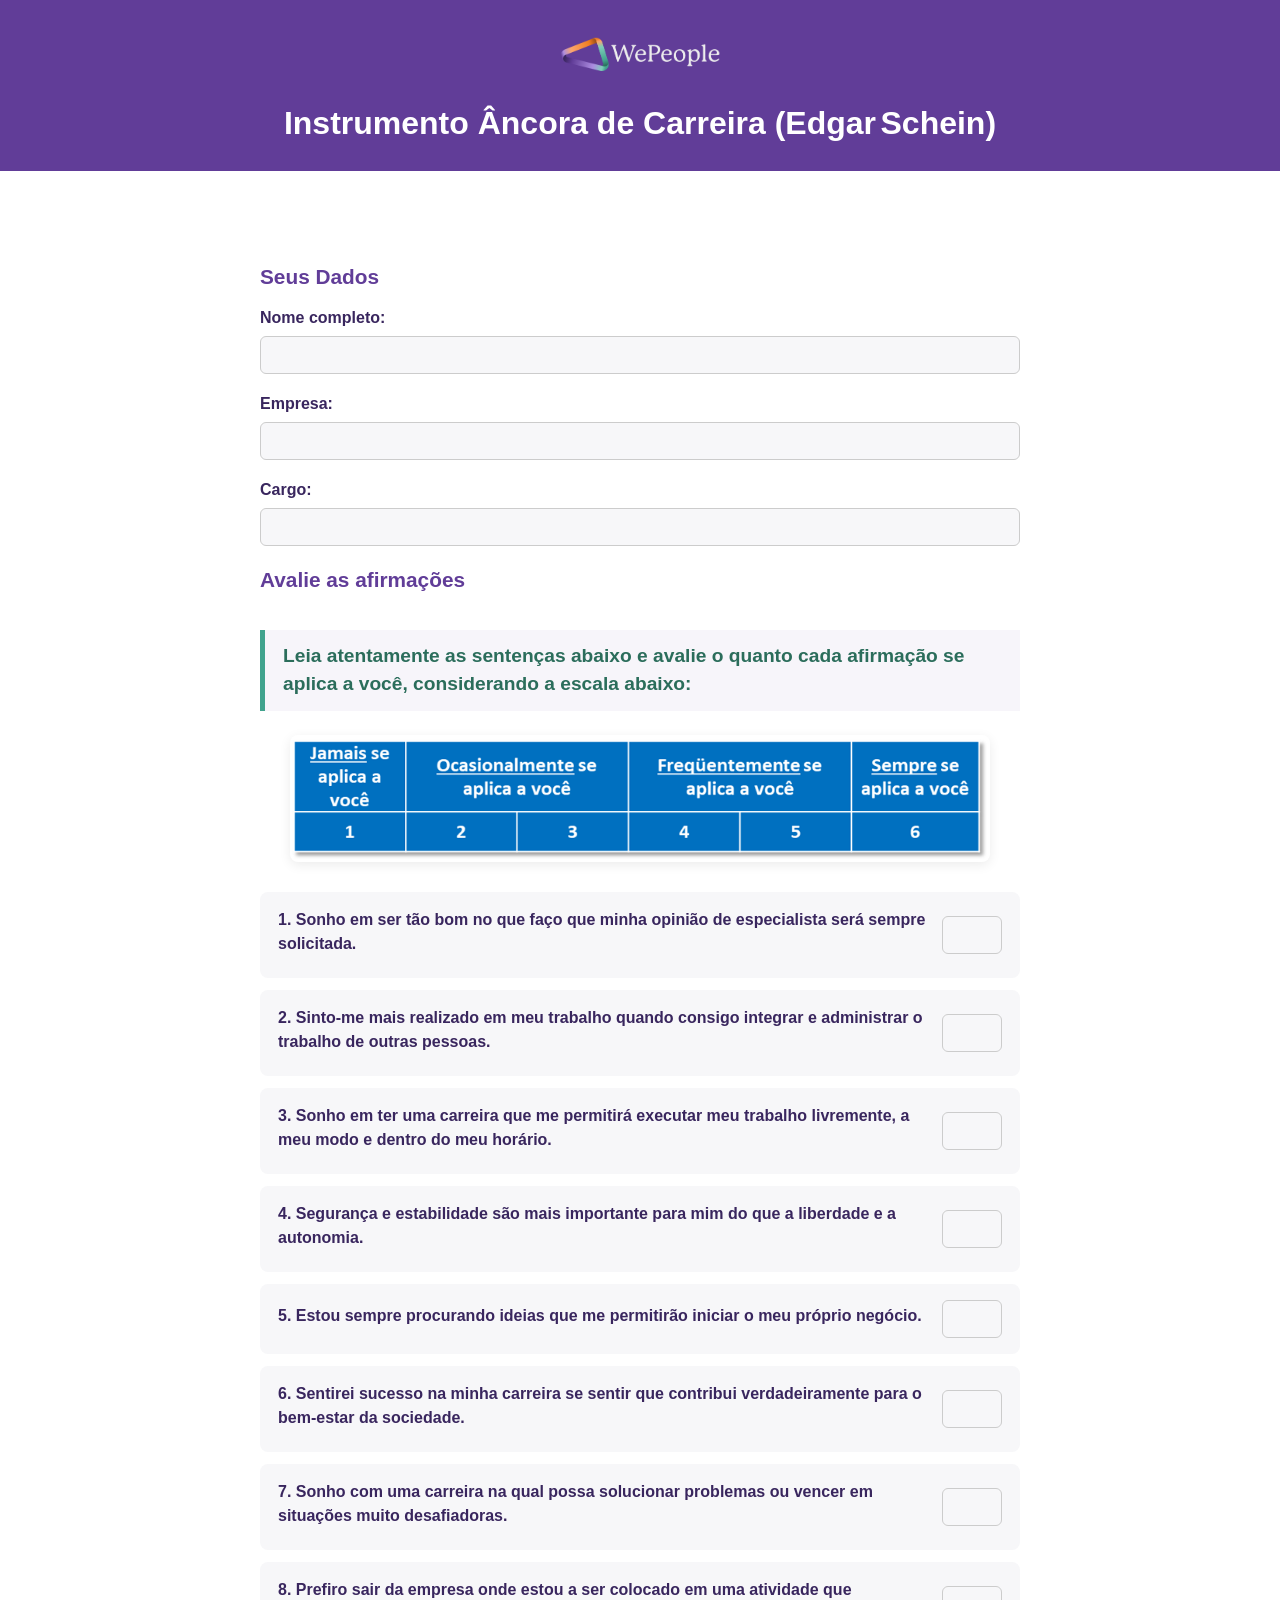
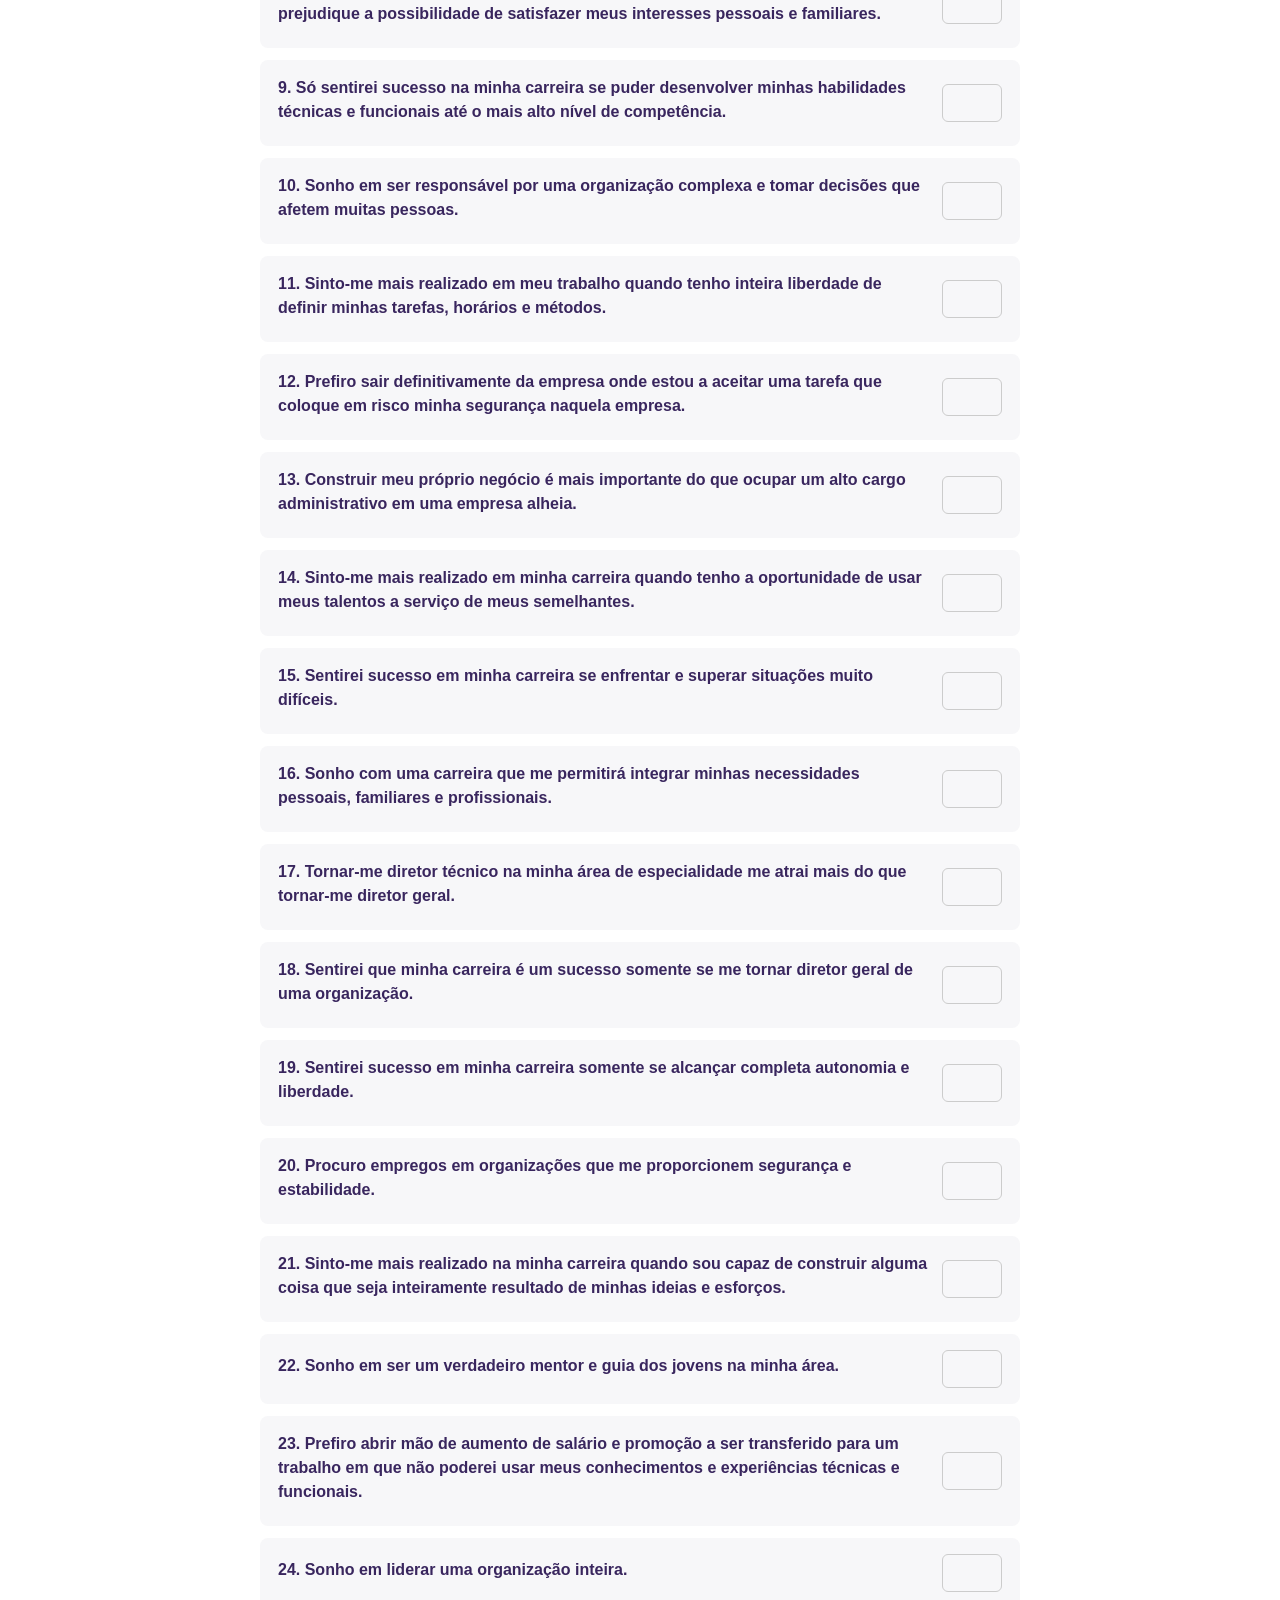
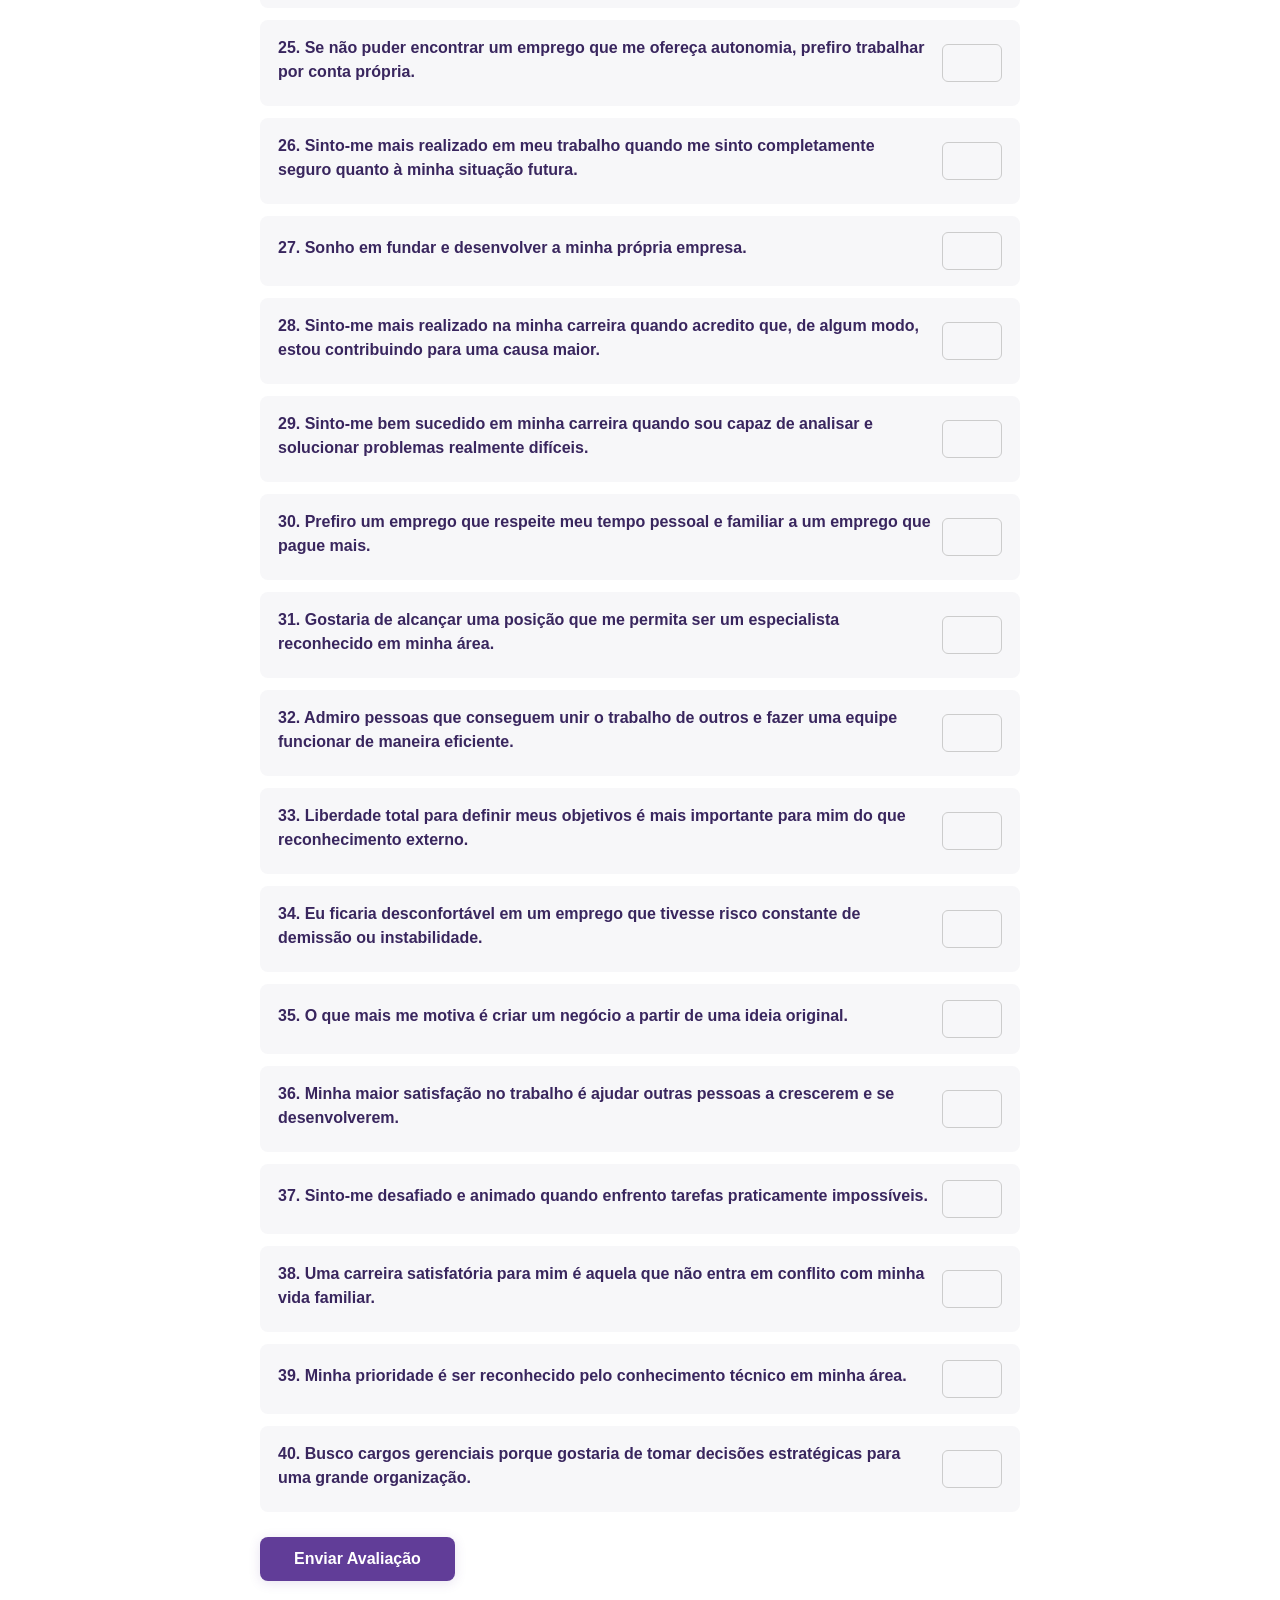
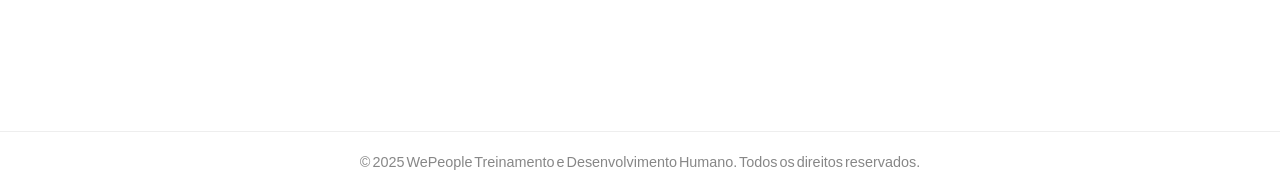
==== index.html @ cbf530b9 "Primeiro commit do Ancora de Carreira" ====
<!DOCTYPE html>
<html lang="pt-BR">
<head>
  <meta charset="UTF-8">
  <meta name="viewport" content="width=device-width, initial-scale=1.0">
  <title>Âncora de Carreira - WePeople</title>

  <!-- Ligação com o arquivo de estilos -->
  <link rel="stylesheet" href="style.css">
</head>

<body>
  <!-- Cabeçalho fixo, onde vai o logotipo e o título -->
  <header class="site-header">
    <div class="header-content">
      <img src="logo trad.png" alt="Logo da WePeople" class="header-logo">
      <h1>Instrumento Âncora de Carreira (Edgar Schein)</h1>
    </div>
  </header>

  <main>
    <!-- ETAPA 1 — Formulário principal -->
    <section id="mainEvaluationSection" class="form-card">
      <form id="evaluationForm">
        <!-- Dados do participante -->
        <fieldset class="client-info">
          <legend>Seus Dados</legend>
          <div class="form-group">
            <label for="clientName">Nome completo:</label>
            <input type="text" id="clientName" name="clientName" required>
          </div>
          <div class="form-group">
            <label for="companyName">Empresa:</label>
            <input type="text" id="companyName" name="companyName" required>
          </div>
          <div class="form-group">
            <label for="clientRole">Cargo:</label>
            <input type="text" id="clientRole" name="clientRole" required>
          </div>
        </fieldset>

        <!-- Instrução e imagem com escala -->
        <fieldset class="evaluation-questions">
          <legend>Avalie as afirmações</legend>
          <p class="evaluation-instruction">
            Leia atentamente as sentenças abaixo e avalie o quanto cada afirmação se aplica a você, considerando a escala abaixo:
          </p>
          <div class="scale-image-wrapper">
            <img src="escala ancora.png" alt="Escala de avaliação 1 a 6" class="scale-legend-image">
          </div>

          <!-- Aqui o JavaScript criará as perguntas dinamicamente -->
          <div id="perguntasContainer"></div>
        </fieldset>

        <button type="submit">Enviar Avaliação</button>
      </form>
    </section>

    <!-- ETAPA 2 — Seleção das afirmações nota 6 -->
    <section id="selectionStepSection" class="form-card hidden">
      <h2>Reforçando suas prioridades</h2>
      <p>
        Das afirmações que você avaliou com nota 6, selecione
        as 3 que considera mais importantes para você,
        será atribuido a elas a pontuação 10.
      </p>
      <div id="topScoresContainer"></div>

      <button type="button" id="submitSelectionButton">
        Confirmar e enviar avaliação final
      </button>
      <button type="button" id="backToEvaluationButton">Voltar</button>
    </section>
  </main>

<!-- ETAPA 3 — agradeciemnto? -->
<section id="thanksSection" class="hidden">
  <div class="thanks-container">
    <h2>Obrigado por preencher o Âncora de Carreira!</h2>
    <p>Qualquer dúvida, entre em contato com <a href="mailto:livia.costa@wepeople.com">livia.costa@wepeople.com</a></p>
  </div>
</section>

  <!-- Rodapé -->
  <footer>
    <p>&copy; 2025 WePeople Treinamento e Desenvolvimento Humano. Todos os direitos reservados.</p>
  </footer>

  <!-- Aqui, mais tarde, conectaremos o script.js -->
  <script src="script.js"></script>
</body>
</html>
---- style.css ----
:root {
  /* Paleta de cores WePeople */
  --roxo:           #613D98;
  --roxo-escuro:    #39265E;
  --verde:          #41A38D;
  --verde-escuro:   #2B6D5B;
  --cinza-claro:    #F7F7F9;
  --cinza-medio:    #878787;
  --branco:         #FFFFFF;
  --laranja:        #F27F20;
}

/* ======= REGRAS GERAIS ======= */
* {
  margin: 0;
  padding: 0;
  box-sizing: border-box;
}

body {
  font-family: "Segoe UI", Arial, sans-serif;
  color: var(--roxo-escuro);
  background: var(--branco);
  line-height: 1.5;
  display: flex;
  flex-direction: column;
  min-height: 100vh;
}

main {
  flex: 1;
  display: flex;
  flex-direction: column;
  align-items: center;
  padding: 40px 0 60px;
}

/* ======= CABEÇALHO ======= */
header.site-header {
  background: var(--roxo);
  color: var(--branco);
  padding: 24px 0;
  text-align: center;
  box-shadow: none;
}

header .header-content {
  display: flex;
  flex-direction: column;
  align-items: center;
  gap: 12px;
}

.header-logo {
  max-width: 180px;
  height: auto;
}

/* ======= CARDS DAS ETAPAS ======= */
.form-card {
  background: var(--branco);
  border-radius: 16px;
  box-shadow: none;
  width: 90%;
  max-width: 900px;
  padding: 50px 70px;
  margin-bottom: 40px;
}

@media (max-width: 800px) {
  .form-card {
    padding: 25px 22px;
  }
}

/* ======= CAMPOS DE TEXTO ======= */
label {
  display: block;
  font-weight: 700;
  margin-bottom: 6px;
}

input[type="text"],
input[type="number"] {
  width: 100%;
  border: 1.3px solid #ccc;
  border-radius: 6px;
  padding: 9px 10px;
  font-size: 1rem;
  background: var(--cinza-claro);
  transition: border 0.2s, background 0.2s;
}

input:focus {
  border-color: var(--verde);
  background: var(--branco);
  outline: none;
}

.form-group {
  margin-bottom: 18px;
}

/* ======= INSTRUÇÕES E ESCALA ======= */
.evaluation-instruction {
  background: rgba(97,61,152,0.05);
  border-left: 5px solid var(--verde);
  color: var(--verde-escuro);
  padding: 12px 18px;
  margin: 20px 0;
  font-weight: 700;
  font-size: 1.2rem;
}

.scale-image-wrapper {
  display: flex;
  justify-content: center;
  margin: 24px 0 30px;
}

.scale-legend-image {
  max-width: 700px;
  width: 100%;
  border-radius: 8px;
  box-shadow: 0 3px 12px rgba(0,0,0,0.08);
}

/* ======= PERGUNTAS ======= */
#perguntasContainer,
#topScoresContainer {
  display: flex;
  flex-direction: column;
  gap: 12px;
}

.question-item {
  background: var(--cinza-claro);
  border-radius: 8px;
  padding: 16px 18px;
  box-shadow: none;
  display: flex;
  justify-content: space-between;
  align-items: center;
}

.question-item label {
  flex: 1;
  font-size: 1rem;
  margin-right: 10px;
}

.question-item input {
  width: 60px;
  text-align: center;
}

/* ======= BOTÕES ======= */
button,
input[type="submit"] {
  background: var(--roxo);
  color: var(--branco);
  border: none;
  border-radius: 8px;
  padding: 13px 34px;
  font-size: 1rem;
  font-weight: 700;
  cursor: pointer;
  box-shadow: 0 2px 12px rgba(97,61,152,0.15);
  transition: all 0.25s ease;
  align-self: center;
  margin-top: 25px;
}

button:hover {
  background: var(--verde);
  transform: translateY(-2px);
  box-shadow: 0 6px 20px rgba(65,163,141,0.20);
}

button:disabled {
  background: var(--cinza-medio);
  cursor: not-allowed;
}

/* ======= RODAPÉ ======= */
footer {
  text-align: center;
  padding: 20px 0;
  color: var(--cinza-medio);
  border-top: 1px solid #eee;
  font-size: 0.9rem;
}

/* ======= CLASSE OCULTAR (JS VAI USAR) ======= */
.hidden {
  display: none !important;
}

/* Campo com erro visual */
.input-erro {
  border: 2px solid var(--laranja);
  background: #FFF8F4;
}

fieldset {
  border: none;         /* remove a linha cinza padrão */
  padding: 0;           /* tira o preenchimento interno redundante */
  margin: 0;            /* evita margem dupla */
}

/* ======= TÍTULOS DOS CONJUNTOS (LEGENDAS) ======= */
legend {
  font-weight: 700;          /* deixa em negrito */
  font-size: 1.3rem;         /* aumenta um pouquinho */
  color: var(--roxo);        /* usa a cor principal */
  margin-bottom: 14px;       /* dá respiro abaixo */
}

/* ======= RESULTADO FINAL ======= */
.result-box {
  margin: 25px 0;
}

.result-box textarea {
  width: 100%;
  height: 120px;
  resize: none;
  font-family: monospace;
  font-size: 0.95rem;
  background: var(--cinza-claro);
  border: 1px solid #ccc;
  border-radius: 6px;
  padding: 12px;
  color: var(--roxo-escuro);
}

/* === Tela final de agradecimento === */
#thanksSection {
  display: flex;
  flex-direction: column;
  justify-content: center;   /* centraliza verticalmente */
  align-items: center;       /* centraliza horizontalmente */
  min-height: 50vh;         /* ocupa a altura toda da tela */
  text-align: center;
  background-color: #ffffff; /* opcional, cor de fundo */
  color: #3A3365;            /* o roxinho da WePeople */
  padding: 2rem;
}

#thanksSection h2 {
  font-size: 1.8rem;
  margin-bottom: 1rem;
}

#thanksSection p {
  font-size: 1rem;
  line-height: 1.4;
  color: #4B4370; /* tom um pouquinho mais claro pro texto secundário */
}
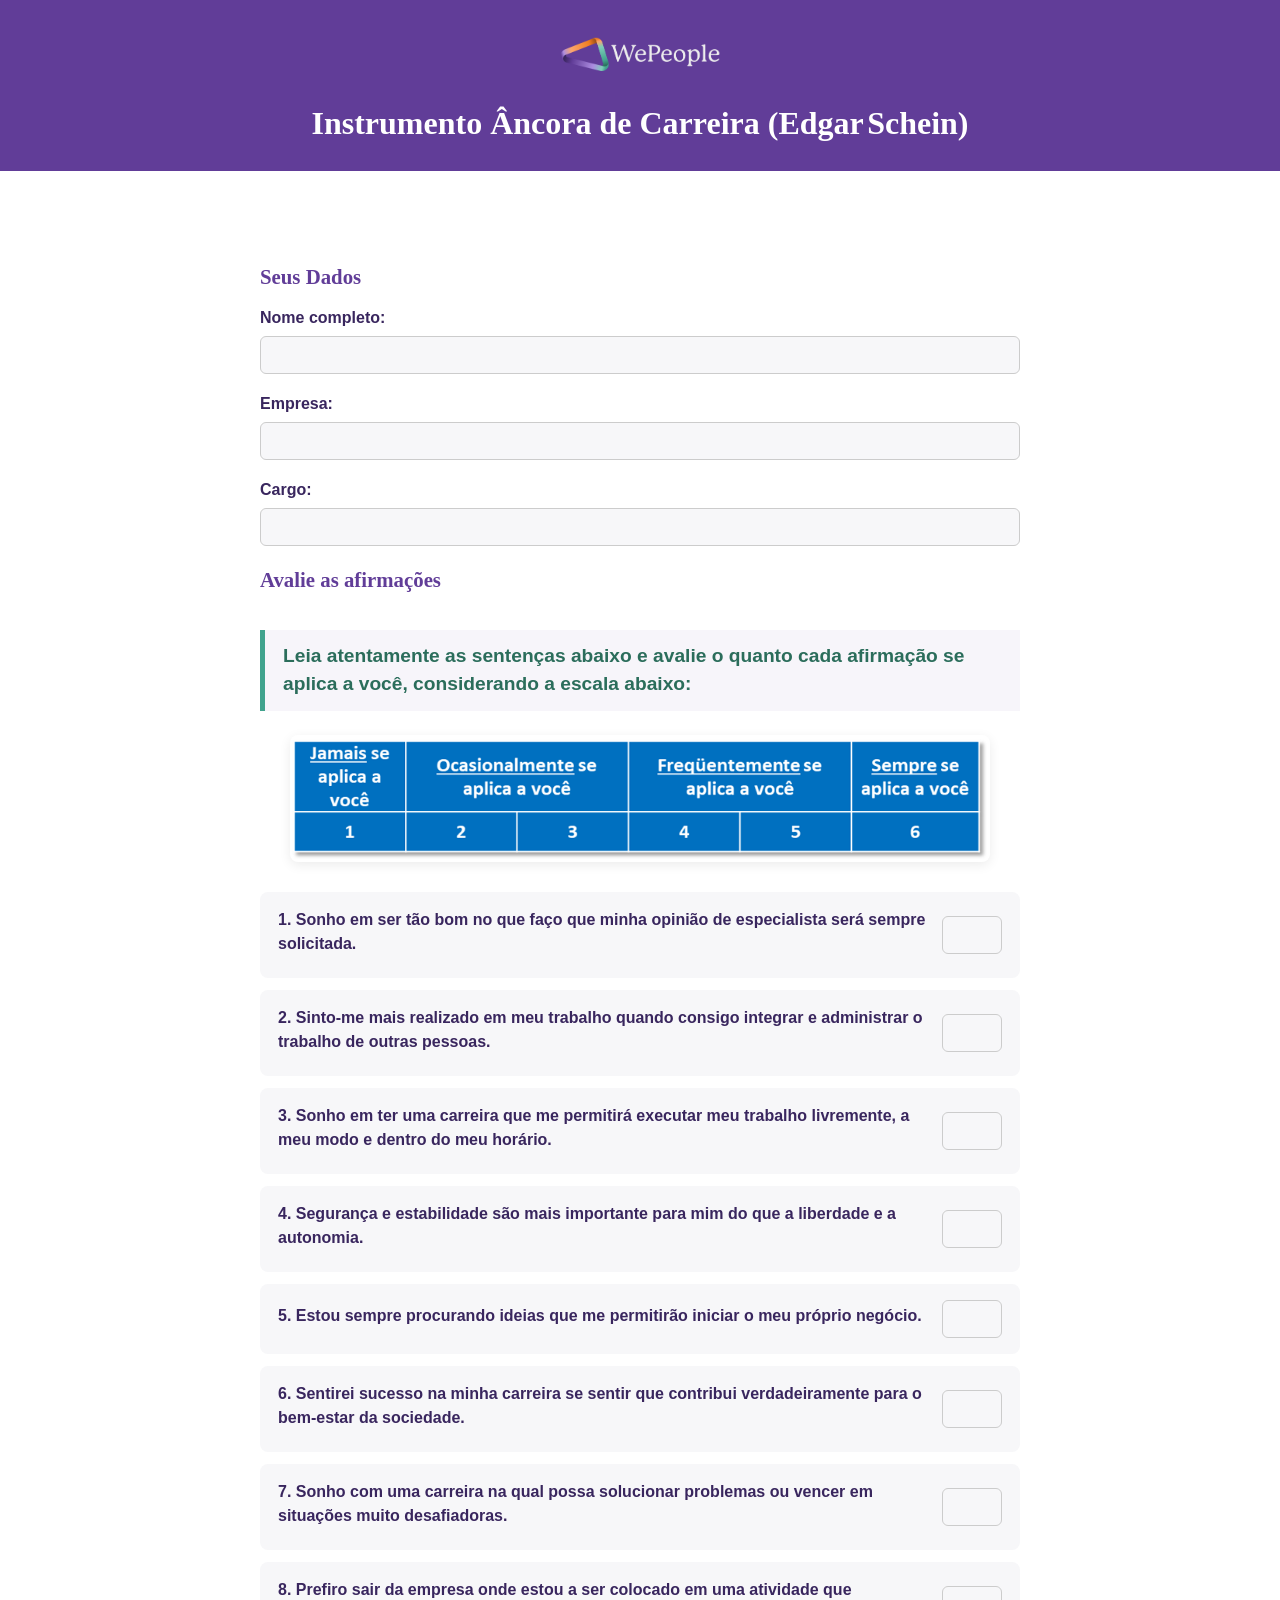
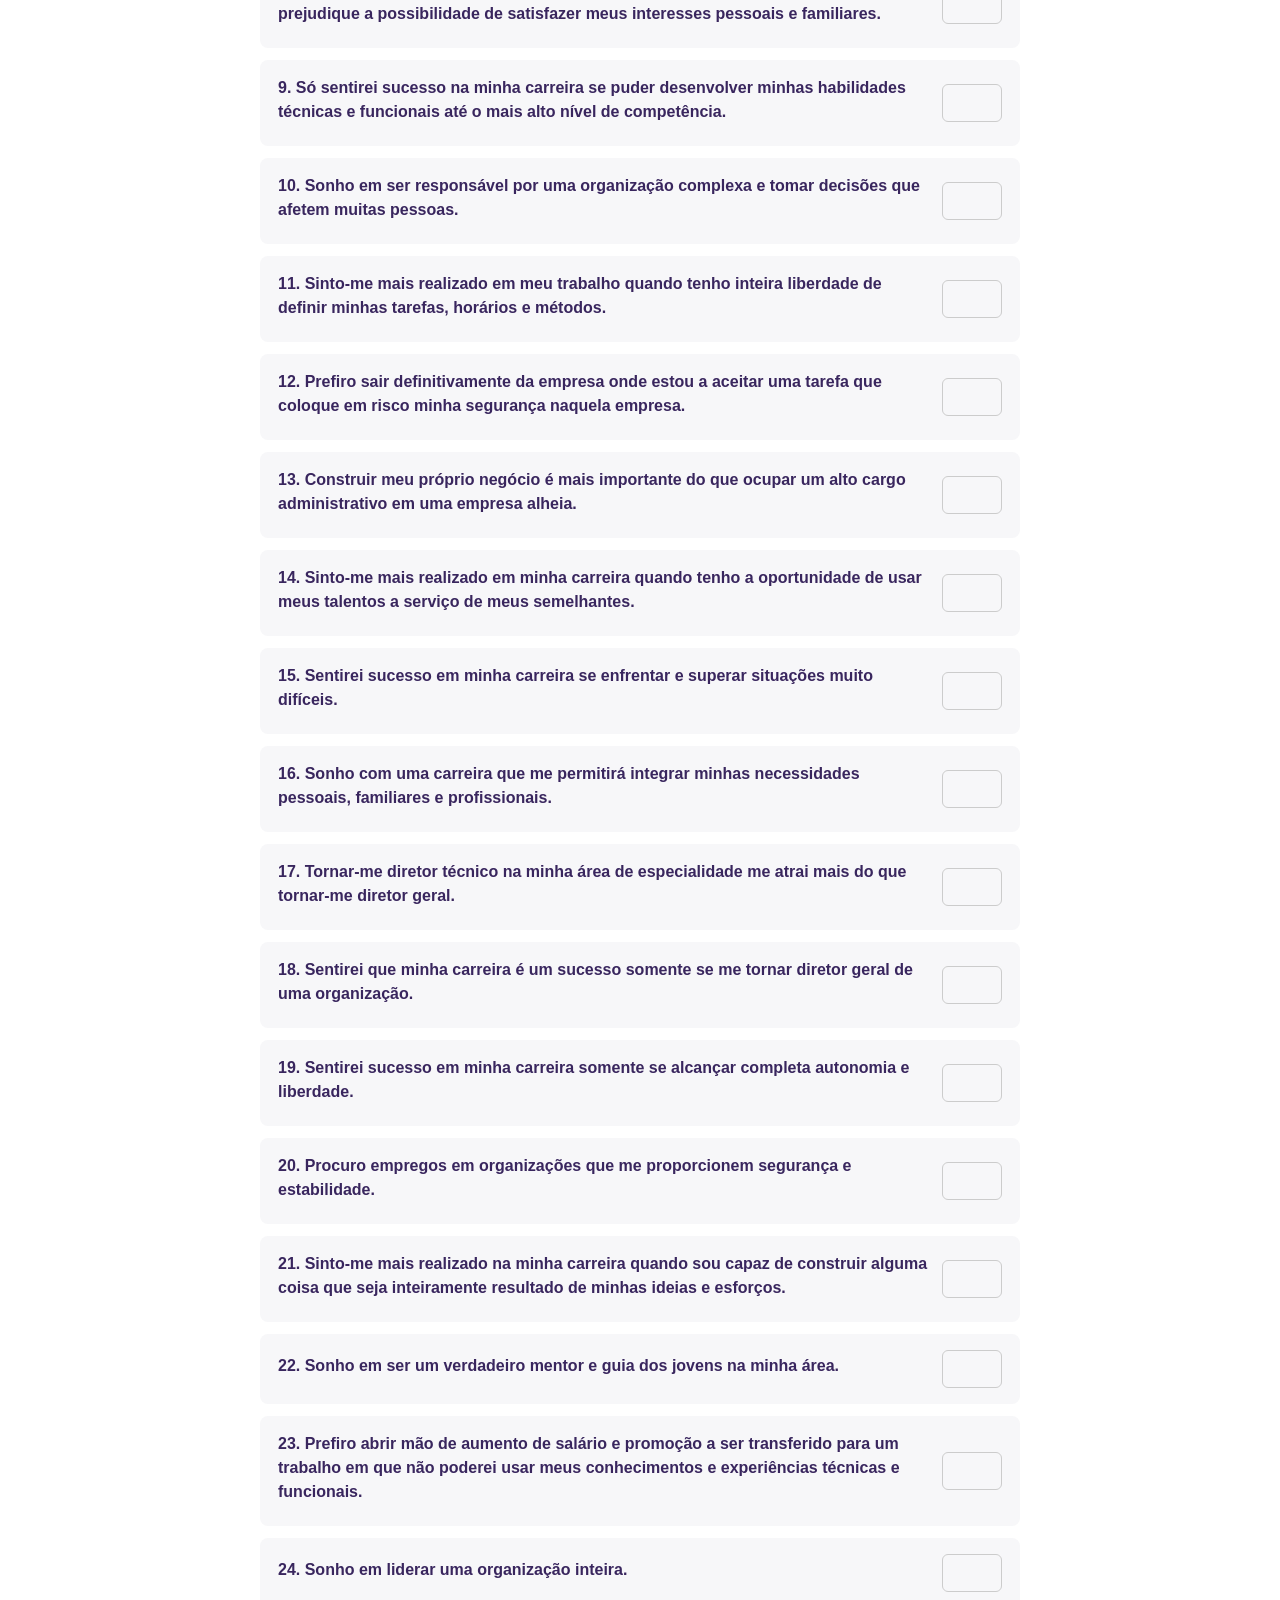
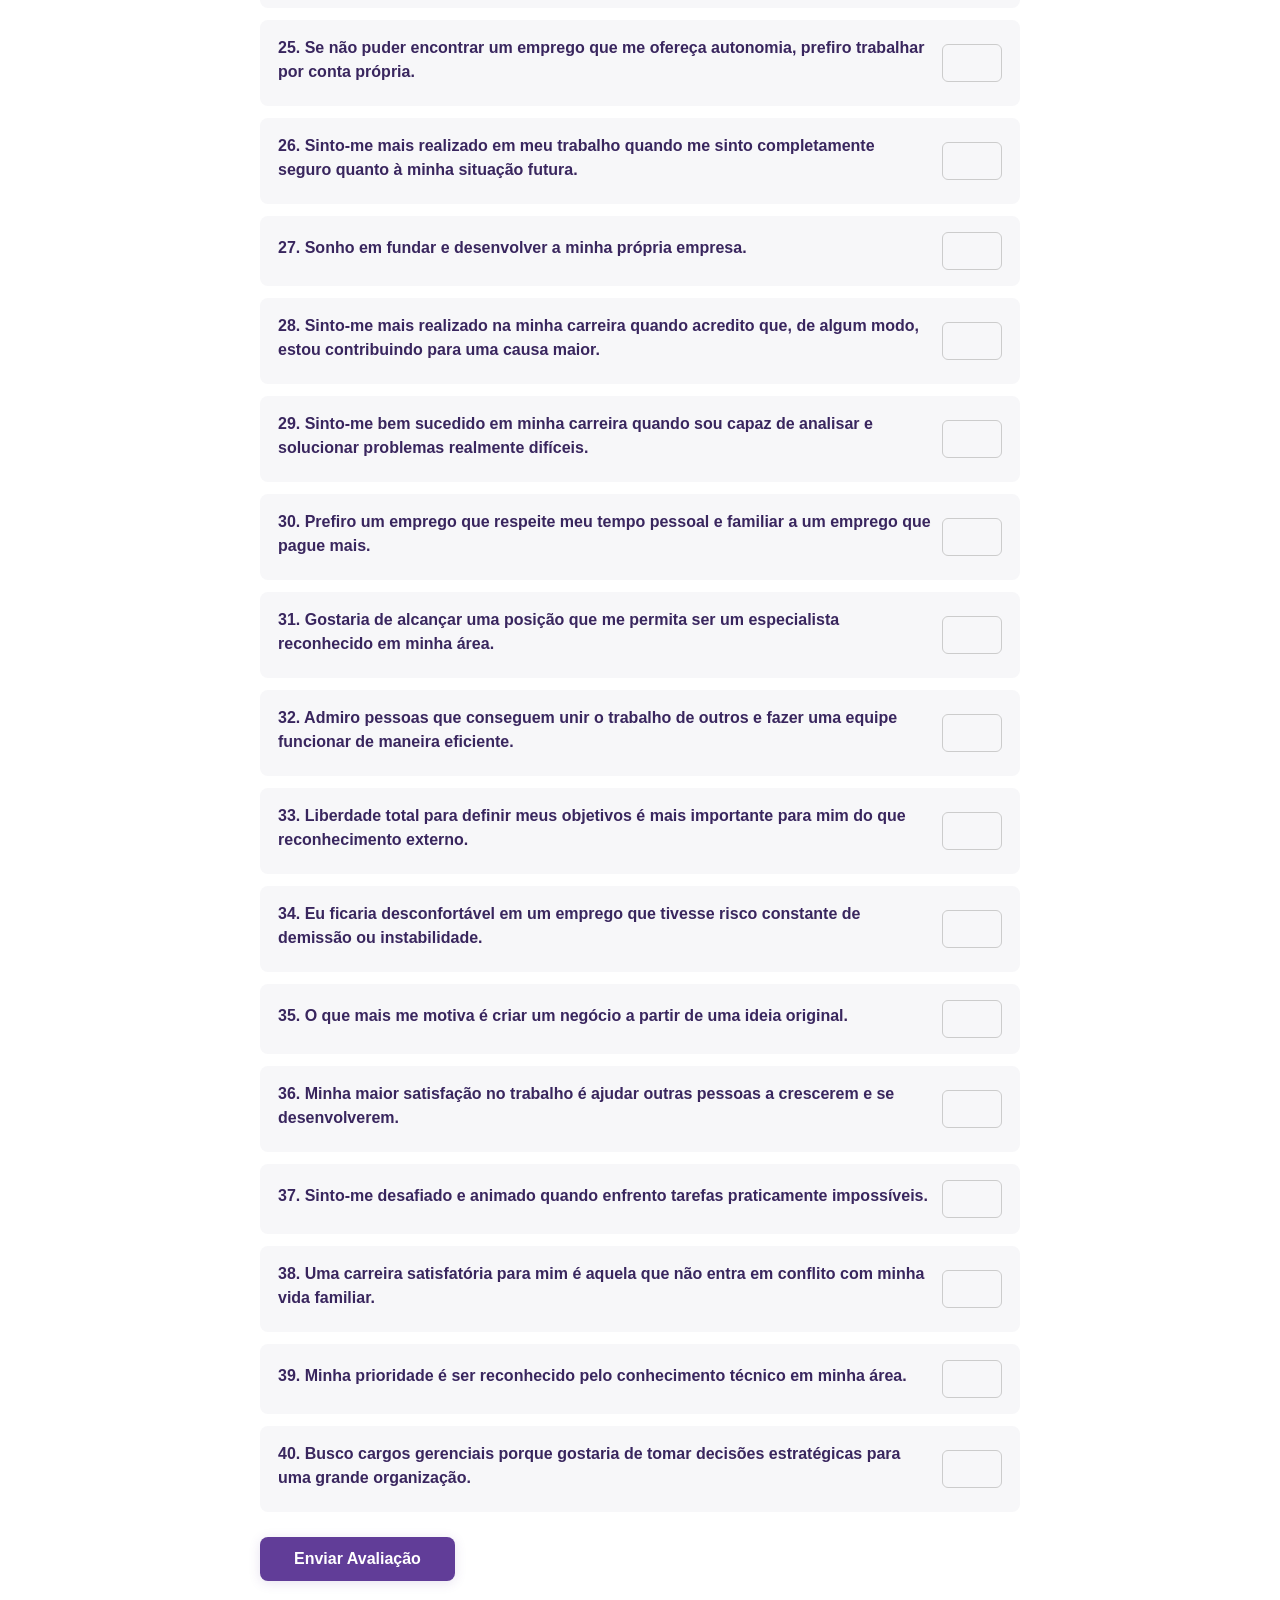
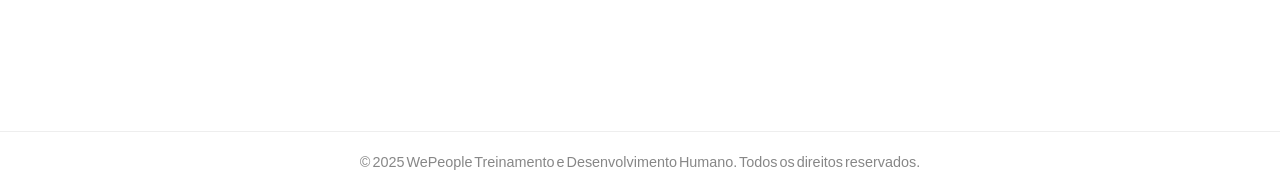
==== commit d9022aed: "Correct greeting from masculine to feminine form" ====
--- a/index.html
+++ b/index.html
@@ -77,7 +77,7 @@
 <!-- ETAPA 3 — agradeciemnto? -->
 <section id="thanksSection" class="hidden">
   <div class="thanks-container">
-    <h2>Obrigado por preencher o Âncora de Carreira!</h2>
+    <h2>Obrigada por preencher o Âncora de Carreira!</h2>
     <p>Qualquer dúvida, entre em contato com <a href="mailto:livia.costa@wepeople.com">livia.costa@wepeople.com</a></p>
   </div>
 </section>
--- a/style.css
+++ b/style.css
@@ -49,6 +49,7 @@
   flex-direction: column;
   align-items: center;
   gap: 12px;
+  font-family: "Times New Roman", Times, serif;
 }
 
 .header-logo {
@@ -214,6 +215,7 @@
   font-size: 1.3rem;         /* aumenta um pouquinho */
   color: var(--roxo);        /* usa a cor principal */
   margin-bottom: 14px;       /* dá respiro abaixo */
+  font-family: "Times New Roman", Times, serif;
 }
 
 /* ======= RESULTADO FINAL ======= */
@@ -250,6 +252,7 @@
 #thanksSection h2 {
   font-size: 1.8rem;
   margin-bottom: 1rem;
+  font-family: "Times New Roman", Times, serif;
 }
 
 #thanksSection p {
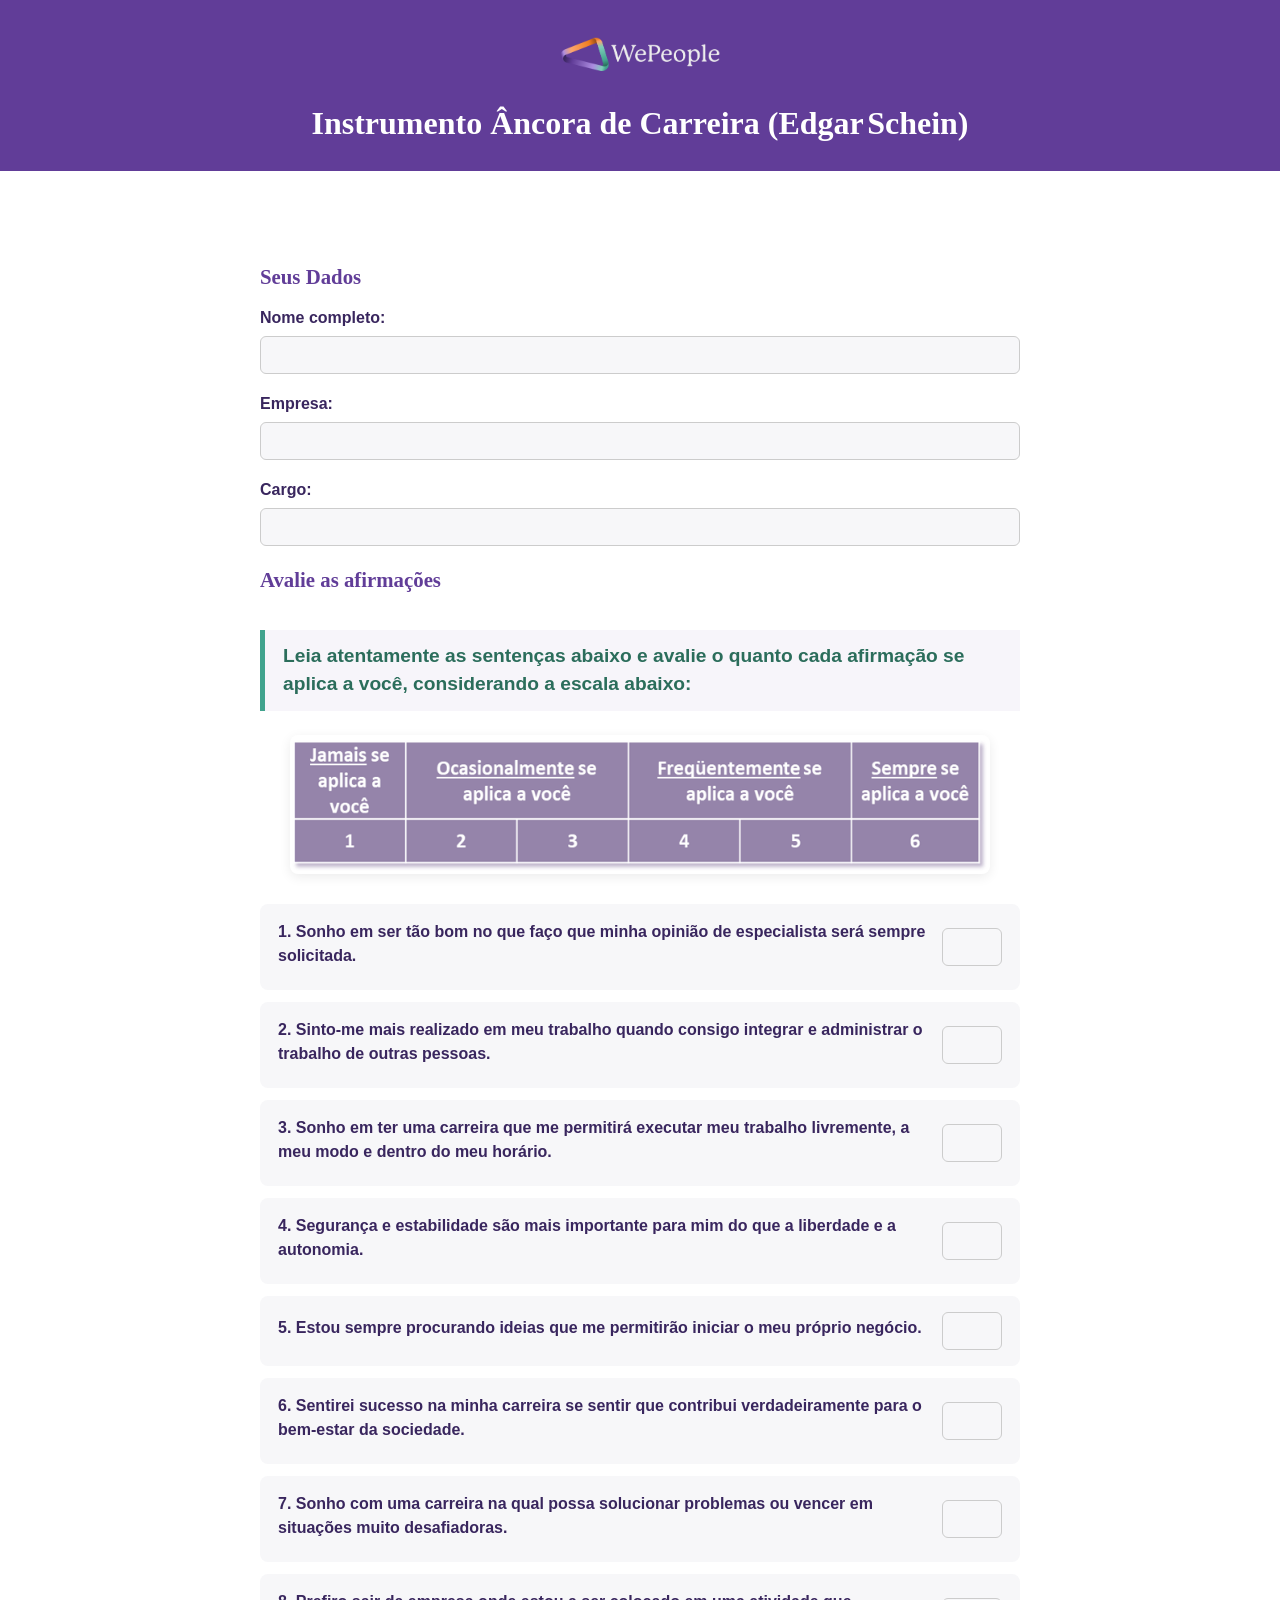
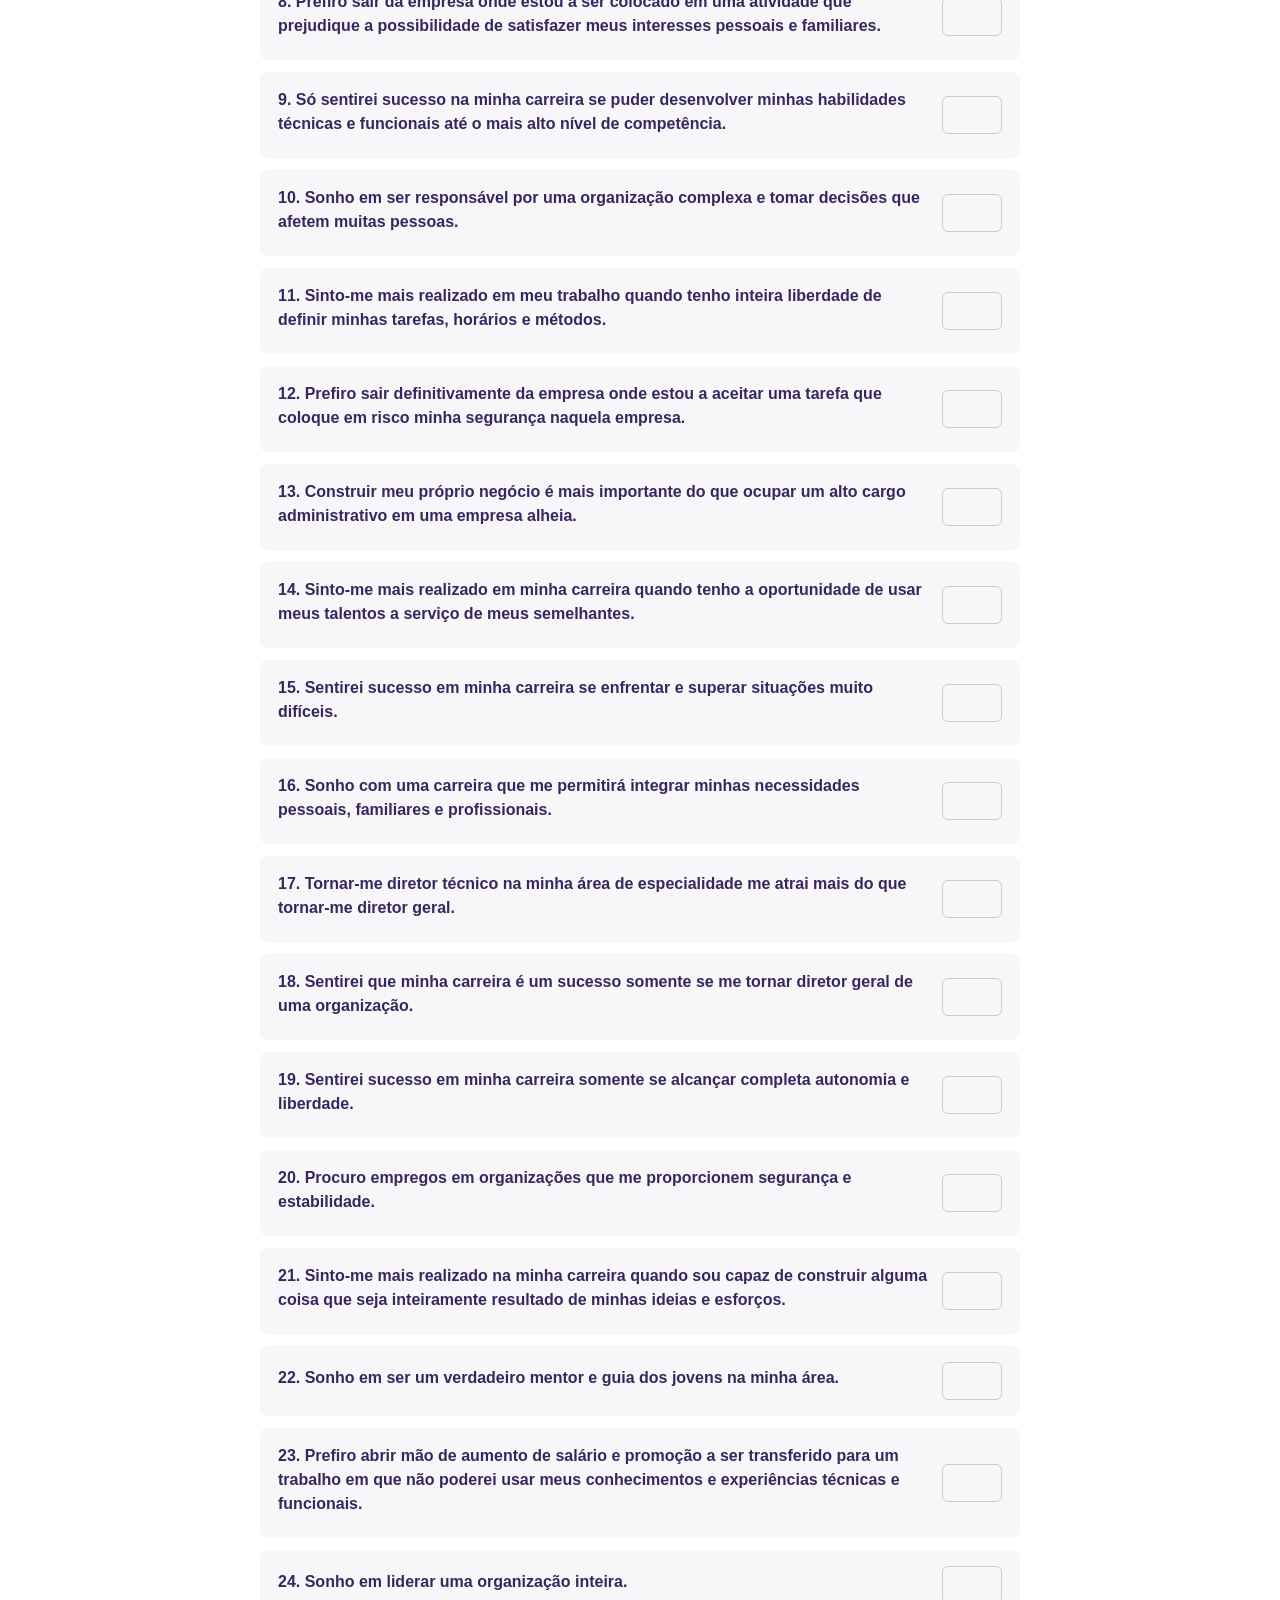
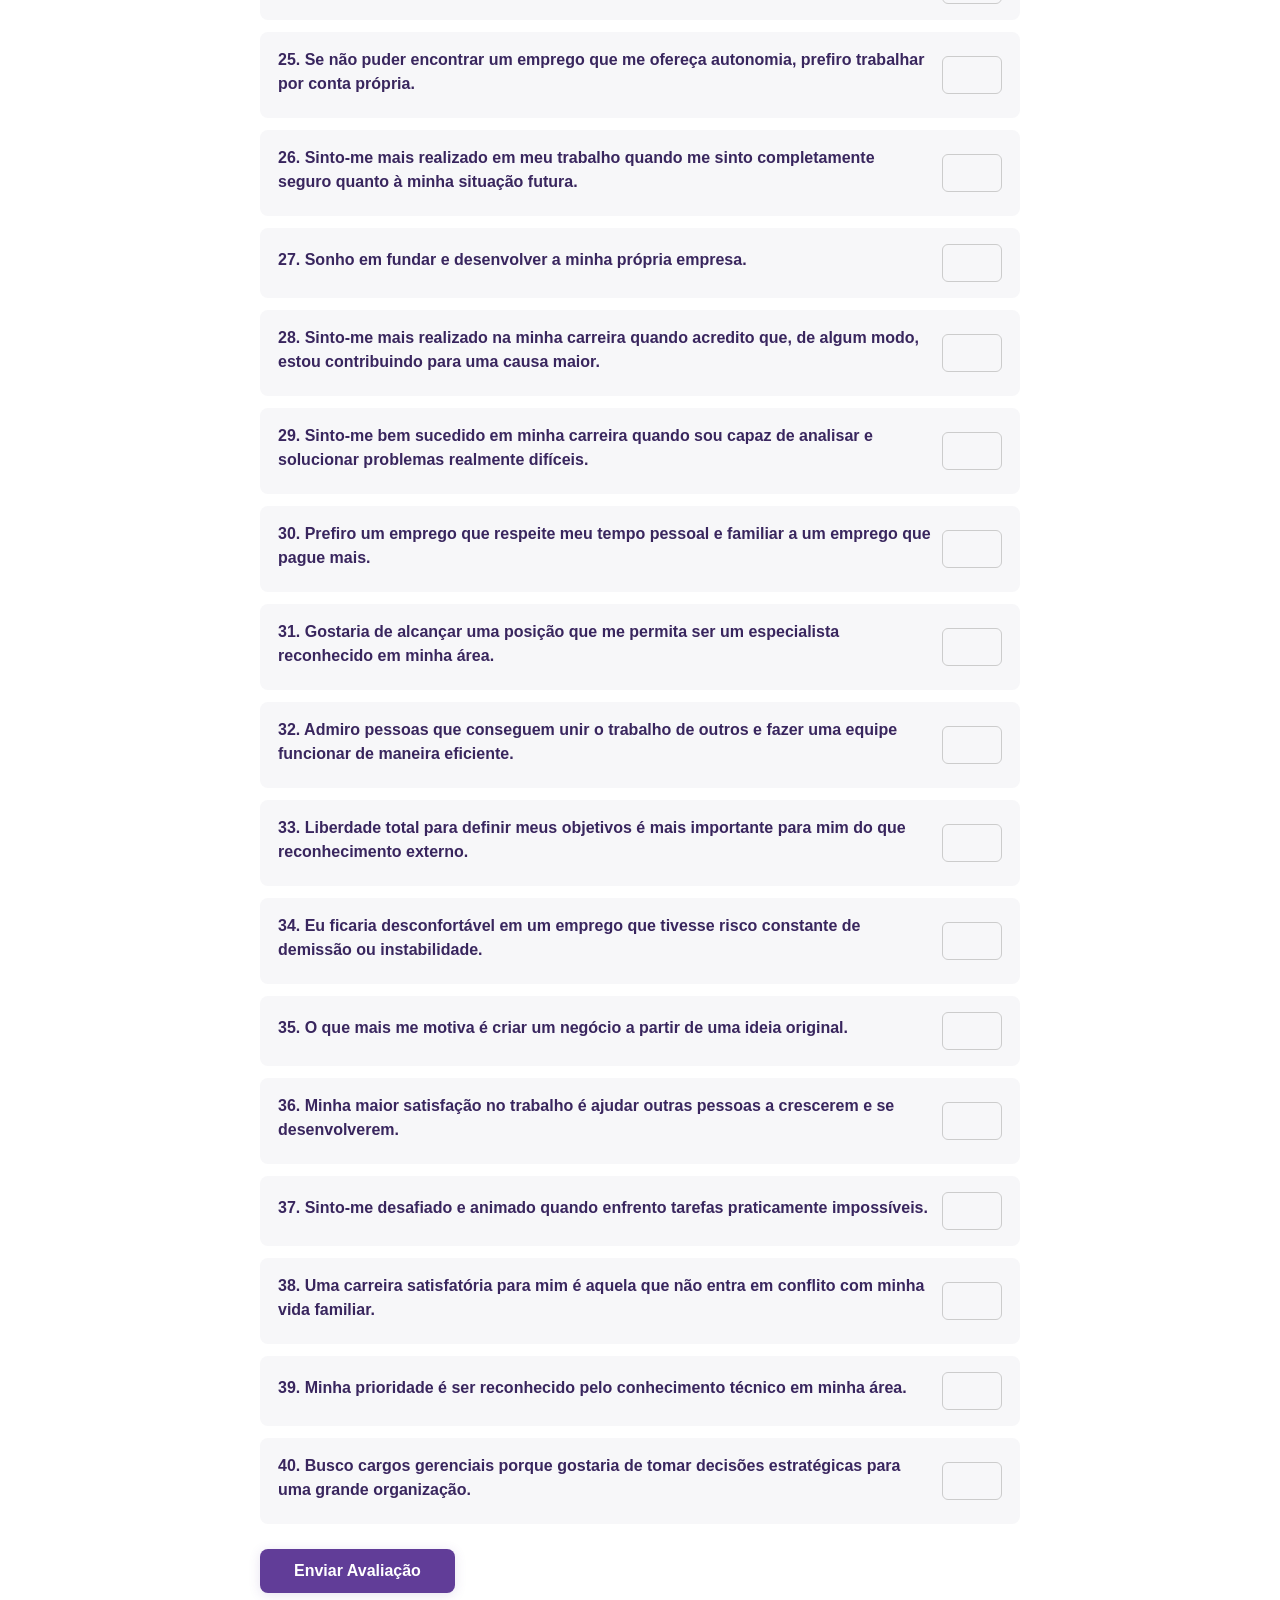
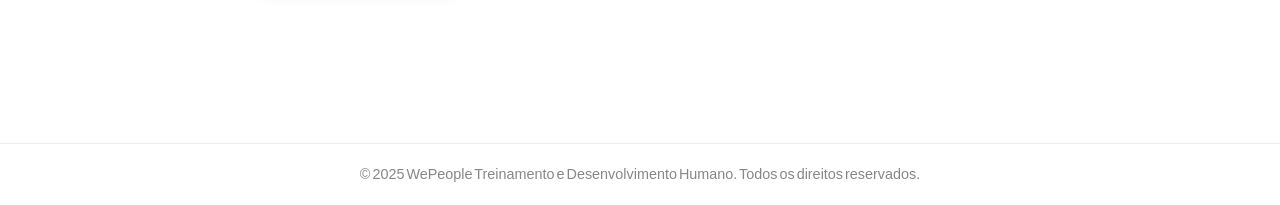
==== commit f40b6cf0: "Update email address in thanks section" ====
--- a/index.html
+++ b/index.html
@@ -78,7 +78,7 @@
 <section id="thanksSection" class="hidden">
   <div class="thanks-container">
     <h2>Obrigada por preencher o Âncora de Carreira!</h2>
-    <p>Qualquer dúvida, entre em contato com <a href="mailto:livia.costa@wepeople.com">livia.costa@wepeople.com</a></p>
+    <p>Qualquer dúvida, entre em contato com <a href="mailto:livia.costa@wepeople.com.br">livia.costa@wepeople.com.br</a></p>
   </div>
 </section>
 
--- a/style.css
+++ b/style.css
@@ -1,22 +1,20 @@
 :root {
   /* Paleta de cores WePeople */
-  --roxo:           #613D98;
-  --roxo-escuro:    #39265E;
-  --verde:          #41A38D;
-  --verde-escuro:   #2B6D5B;
-  --cinza-claro:    #F7F7F9;
-  --cinza-medio:    #878787;
-  --branco:         #FFFFFF;
-  --laranja:        #F27F20;
-}
-
+  --roxo: #613D98;
+  --roxo-escuro: #39265E;
+  --verde: #41A38D;
+  --verde-escuro: #2B6D5B;
+  --cinza-claro: #F7F7F9;
+  --cinza-medio: #878787;
+  --branco: #FFFFFF;
+  --laranja: #F27F20;
+}
 /* ======= REGRAS GERAIS ======= */
 * {
   margin: 0;
   padding: 0;
   box-sizing: border-box;
 }
-
 body {
   font-family: "Segoe UI", Arial, sans-serif;
   color: var(--roxo-escuro);
@@ -26,6 +24,12 @@
   flex-direction: column;
   min-height: 100vh;
 }
+/* títulos (h1, h2, h3...) */
+h1,
+h2,
+h3 {
+  font-family: "Times New Roman", Times, serif;
+}
 
 main {
   flex: 1;
@@ -34,7 +38,6 @@
   align-items: center;
   padding: 40px 0 60px;
 }
-
 /* ======= CABEÇALHO ======= */
 header.site-header {
   background: var(--roxo);
@@ -43,20 +46,16 @@
   text-align: center;
   box-shadow: none;
 }
-
 header .header-content {
   display: flex;
   flex-direction: column;
   align-items: center;
   gap: 12px;
-  font-family: "Times New Roman", Times, serif;
-}
-
+}
 .header-logo {
   max-width: 180px;
   height: auto;
 }
-
 /* ======= CARDS DAS ETAPAS ======= */
 .form-card {
   background: var(--branco);
@@ -67,20 +66,17 @@
   padding: 50px 70px;
   margin-bottom: 40px;
 }
-
 @media (max-width: 800px) {
   .form-card {
     padding: 25px 22px;
   }
 }
-
 /* ======= CAMPOS DE TEXTO ======= */
 label {
   display: block;
   font-weight: 700;
   margin-bottom: 6px;
 }
-
 input[type="text"],
 input[type="number"] {
   width: 100%;
@@ -91,17 +87,14 @@
   background: var(--cinza-claro);
   transition: border 0.2s, background 0.2s;
 }
-
 input:focus {
   border-color: var(--verde);
   background: var(--branco);
   outline: none;
 }
-
 .form-group {
   margin-bottom: 18px;
 }
-
 /* ======= INSTRUÇÕES E ESCALA ======= */
 .evaluation-instruction {
   background: rgba(97,61,152,0.05);
@@ -112,20 +105,17 @@
   font-weight: 700;
   font-size: 1.2rem;
 }
-
 .scale-image-wrapper {
   display: flex;
   justify-content: center;
   margin: 24px 0 30px;
 }
-
 .scale-legend-image {
   max-width: 700px;
   width: 100%;
   border-radius: 8px;
   box-shadow: 0 3px 12px rgba(0,0,0,0.08);
 }
-
 /* ======= PERGUNTAS ======= */
 #perguntasContainer,
 #topScoresContainer {
@@ -133,7 +123,6 @@
   flex-direction: column;
   gap: 12px;
 }
-
 .question-item {
   background: var(--cinza-claro);
   border-radius: 8px;
@@ -143,18 +132,15 @@
   justify-content: space-between;
   align-items: center;
 }
-
 .question-item label {
   flex: 1;
   font-size: 1rem;
   margin-right: 10px;
 }
-
 .question-item input {
   width: 60px;
   text-align: center;
 }
-
 /* ======= BOTÕES ======= */
 button,
 input[type="submit"] {
@@ -171,18 +157,15 @@
   align-self: center;
   margin-top: 25px;
 }
-
 button:hover {
   background: var(--verde);
   transform: translateY(-2px);
   box-shadow: 0 6px 20px rgba(65,163,141,0.20);
 }
-
 button:disabled {
   background: var(--cinza-medio);
   cursor: not-allowed;
 }
-
 /* ======= RODAPÉ ======= */
 footer {
   text-align: center;
@@ -191,38 +174,32 @@
   border-top: 1px solid #eee;
   font-size: 0.9rem;
 }
-
 /* ======= CLASSE OCULTAR (JS VAI USAR) ======= */
 .hidden {
   display: none !important;
 }
-
 /* Campo com erro visual */
 .input-erro {
   border: 2px solid var(--laranja);
   background: #FFF8F4;
 }
-
 fieldset {
-  border: none;         /* remove a linha cinza padrão */
-  padding: 0;           /* tira o preenchimento interno redundante */
-  margin: 0;            /* evita margem dupla */
-}
-
+  border: none; /* remove a linha cinza padrão */
+  padding: 0; /* tira o preenchimento interno redundante */
+  margin: 0; /* evita margem dupla */
+}
 /* ======= TÍTULOS DOS CONJUNTOS (LEGENDAS) ======= */
 legend {
-  font-weight: 700;          /* deixa em negrito */
-  font-size: 1.3rem;         /* aumenta um pouquinho */
-  color: var(--roxo);        /* usa a cor principal */
-  margin-bottom: 14px;       /* dá respiro abaixo */
+  font-weight: 700; /* deixa em negrito */
+  font-size: 1.3rem; /* aumenta um pouquinho */
+  color: var(--roxo); /* usa a cor principal */
+  margin-bottom: 14px; /* dá respiro abaixo */
   font-family: "Times New Roman", Times, serif;
 }
-
 /* ======= RESULTADO FINAL ======= */
 .result-box {
   margin: 25px 0;
 }
-
 .result-box textarea {
   width: 100%;
   height: 120px;
@@ -235,26 +212,23 @@
   padding: 12px;
   color: var(--roxo-escuro);
 }
-
 /* === Tela final de agradecimento === */
 #thanksSection {
   display: flex;
   flex-direction: column;
-  justify-content: center;   /* centraliza verticalmente */
-  align-items: center;       /* centraliza horizontalmente */
-  min-height: 50vh;         /* ocupa a altura toda da tela */
+  justify-content: center; /* centraliza verticalmente */
+  align-items: center; /* centraliza horizontalmente */
+  min-height: 50vh; /* ocupa a altura toda da tela */
   text-align: center;
   background-color: #ffffff; /* opcional, cor de fundo */
-  color: #3A3365;            /* o roxinho da WePeople */
+  color: #3A3365; /* o roxinho da WePeople */
   padding: 2rem;
 }
-
 #thanksSection h2 {
   font-size: 1.8rem;
   margin-bottom: 1rem;
   font-family: "Times New Roman", Times, serif;
 }
-
 #thanksSection p {
   font-size: 1rem;
   line-height: 1.4;
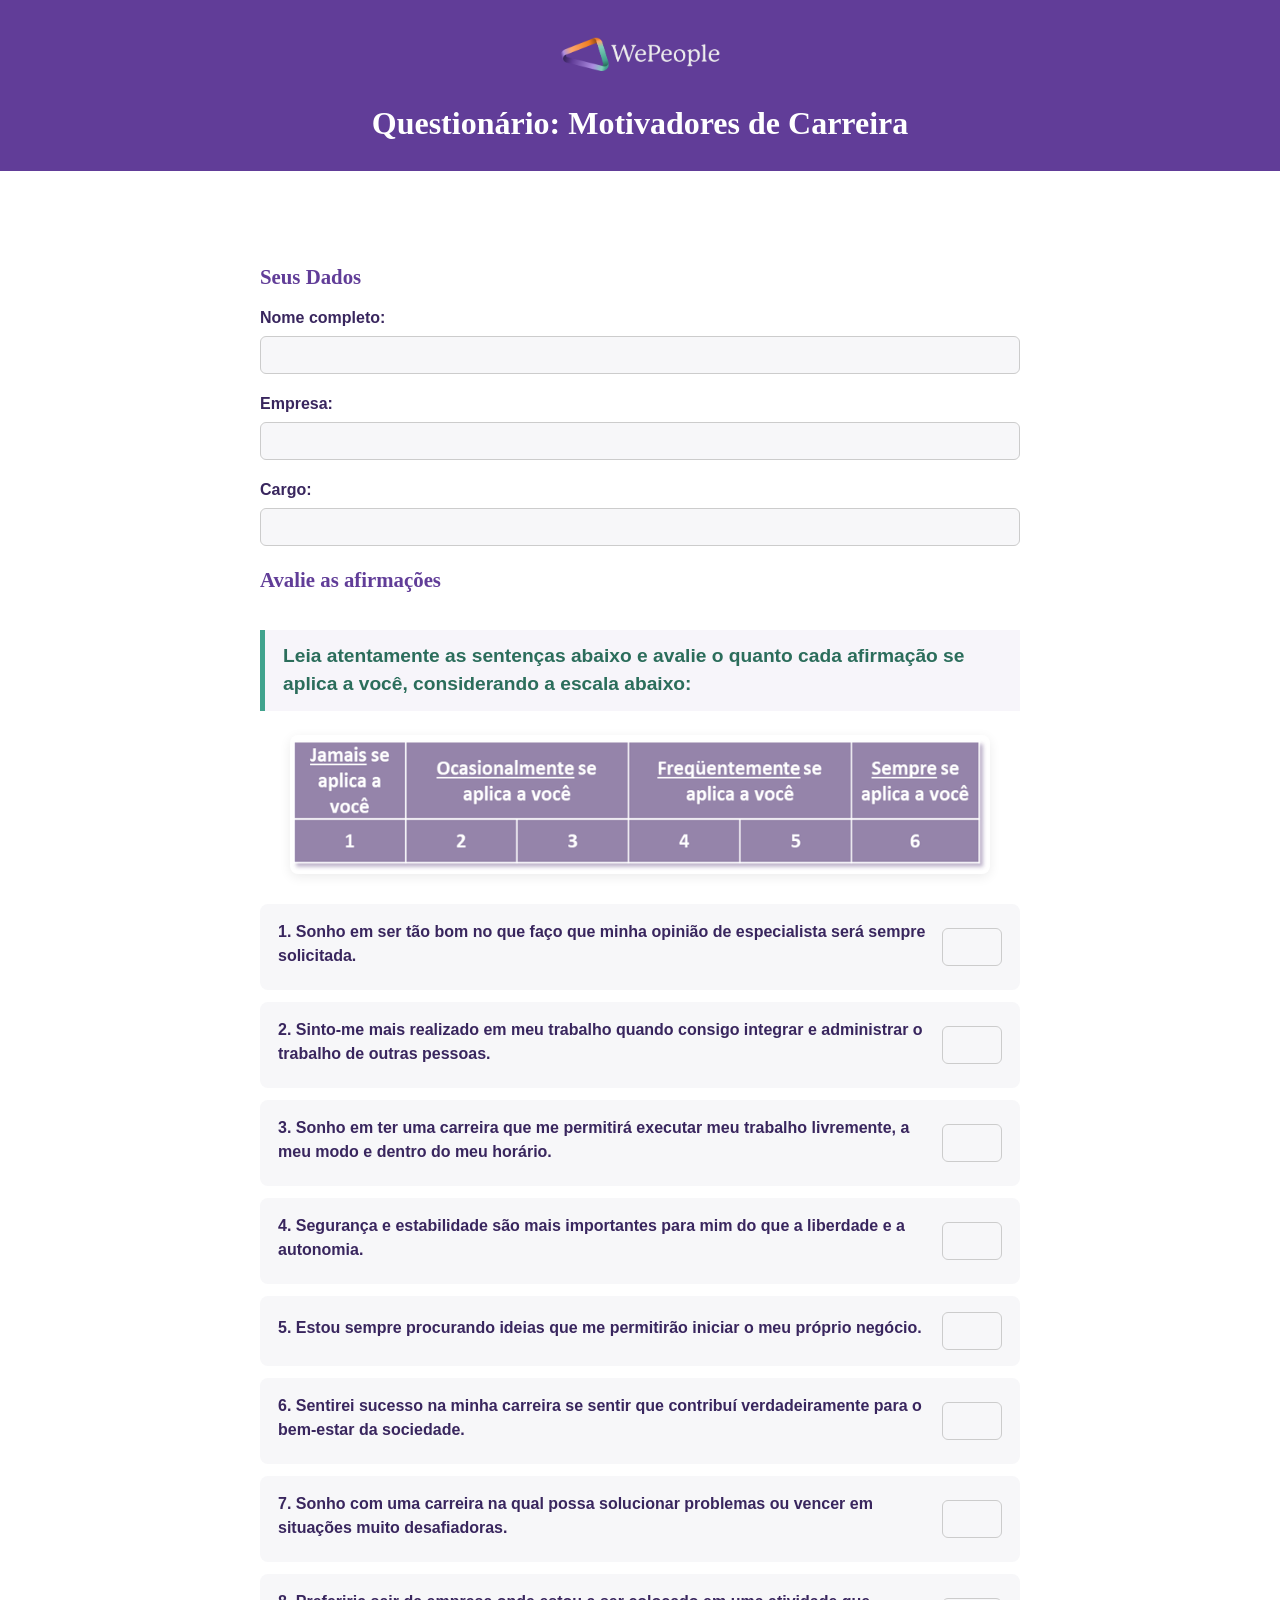
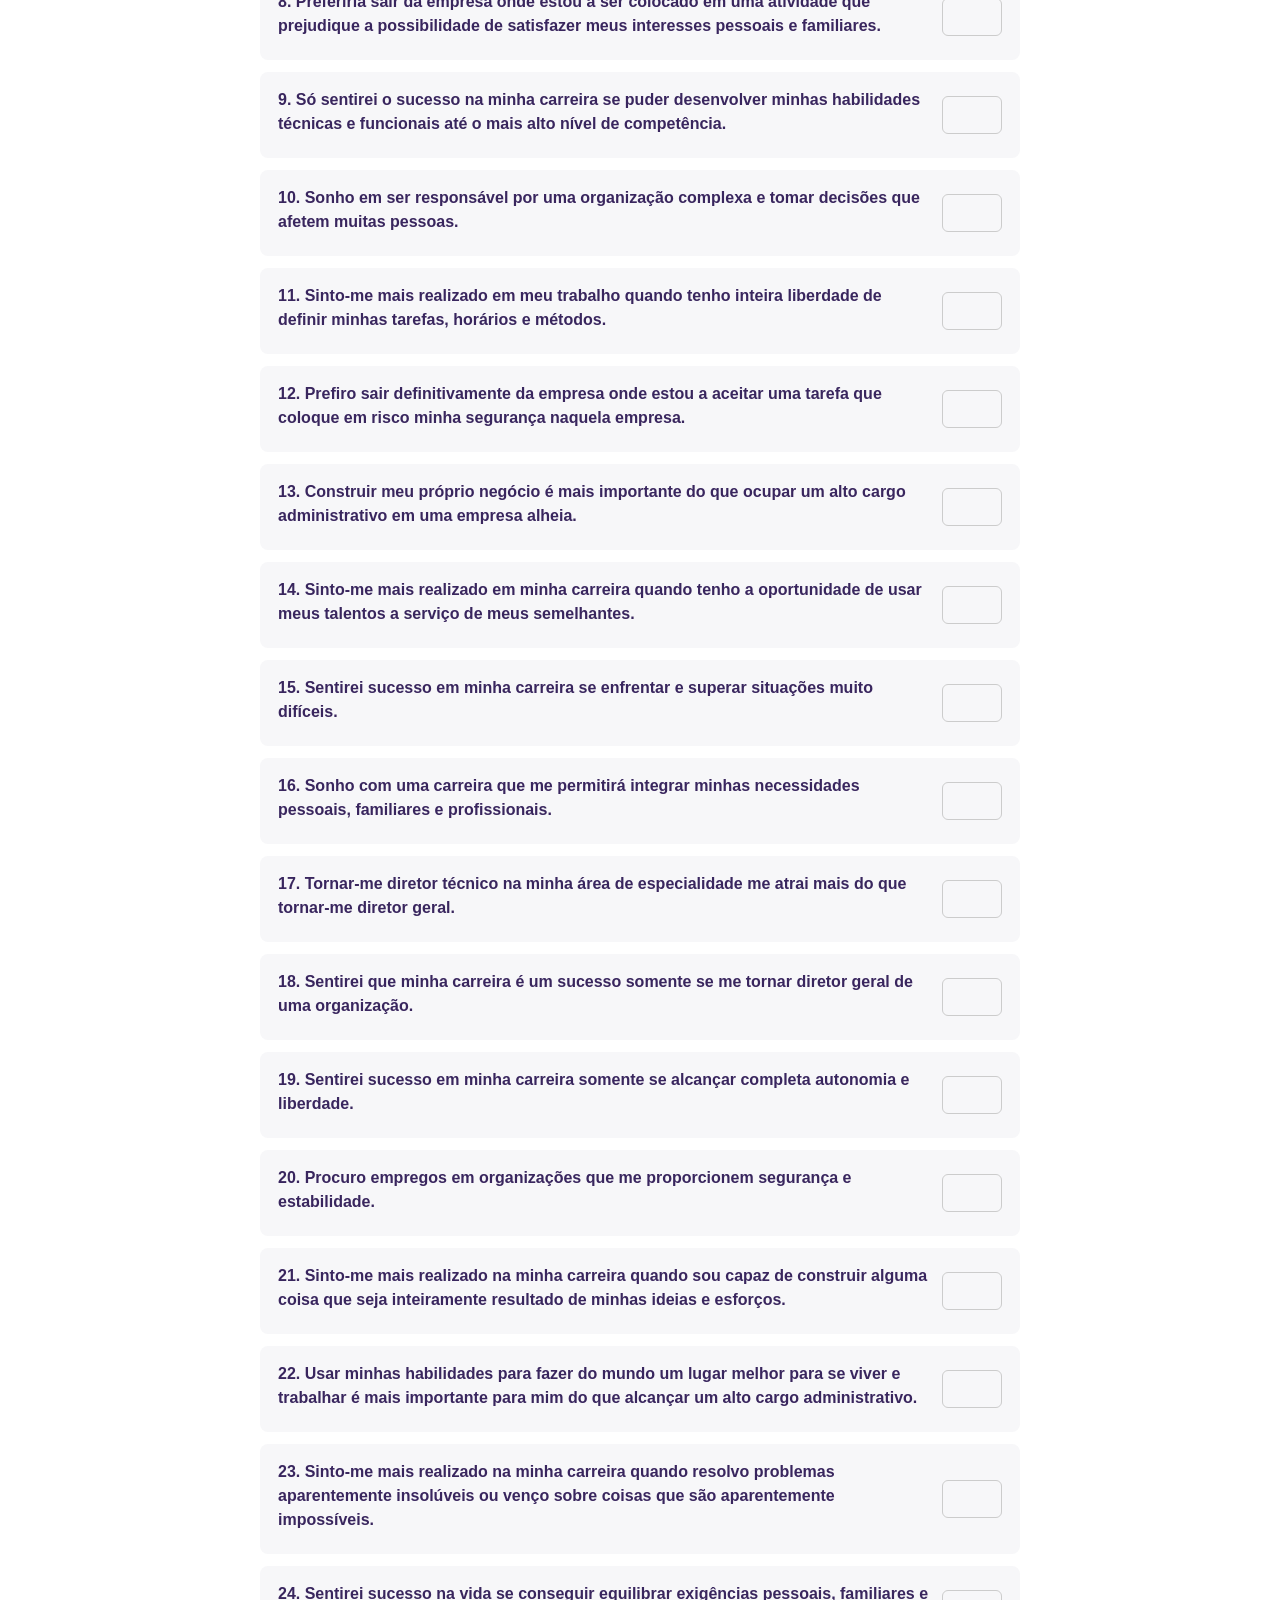
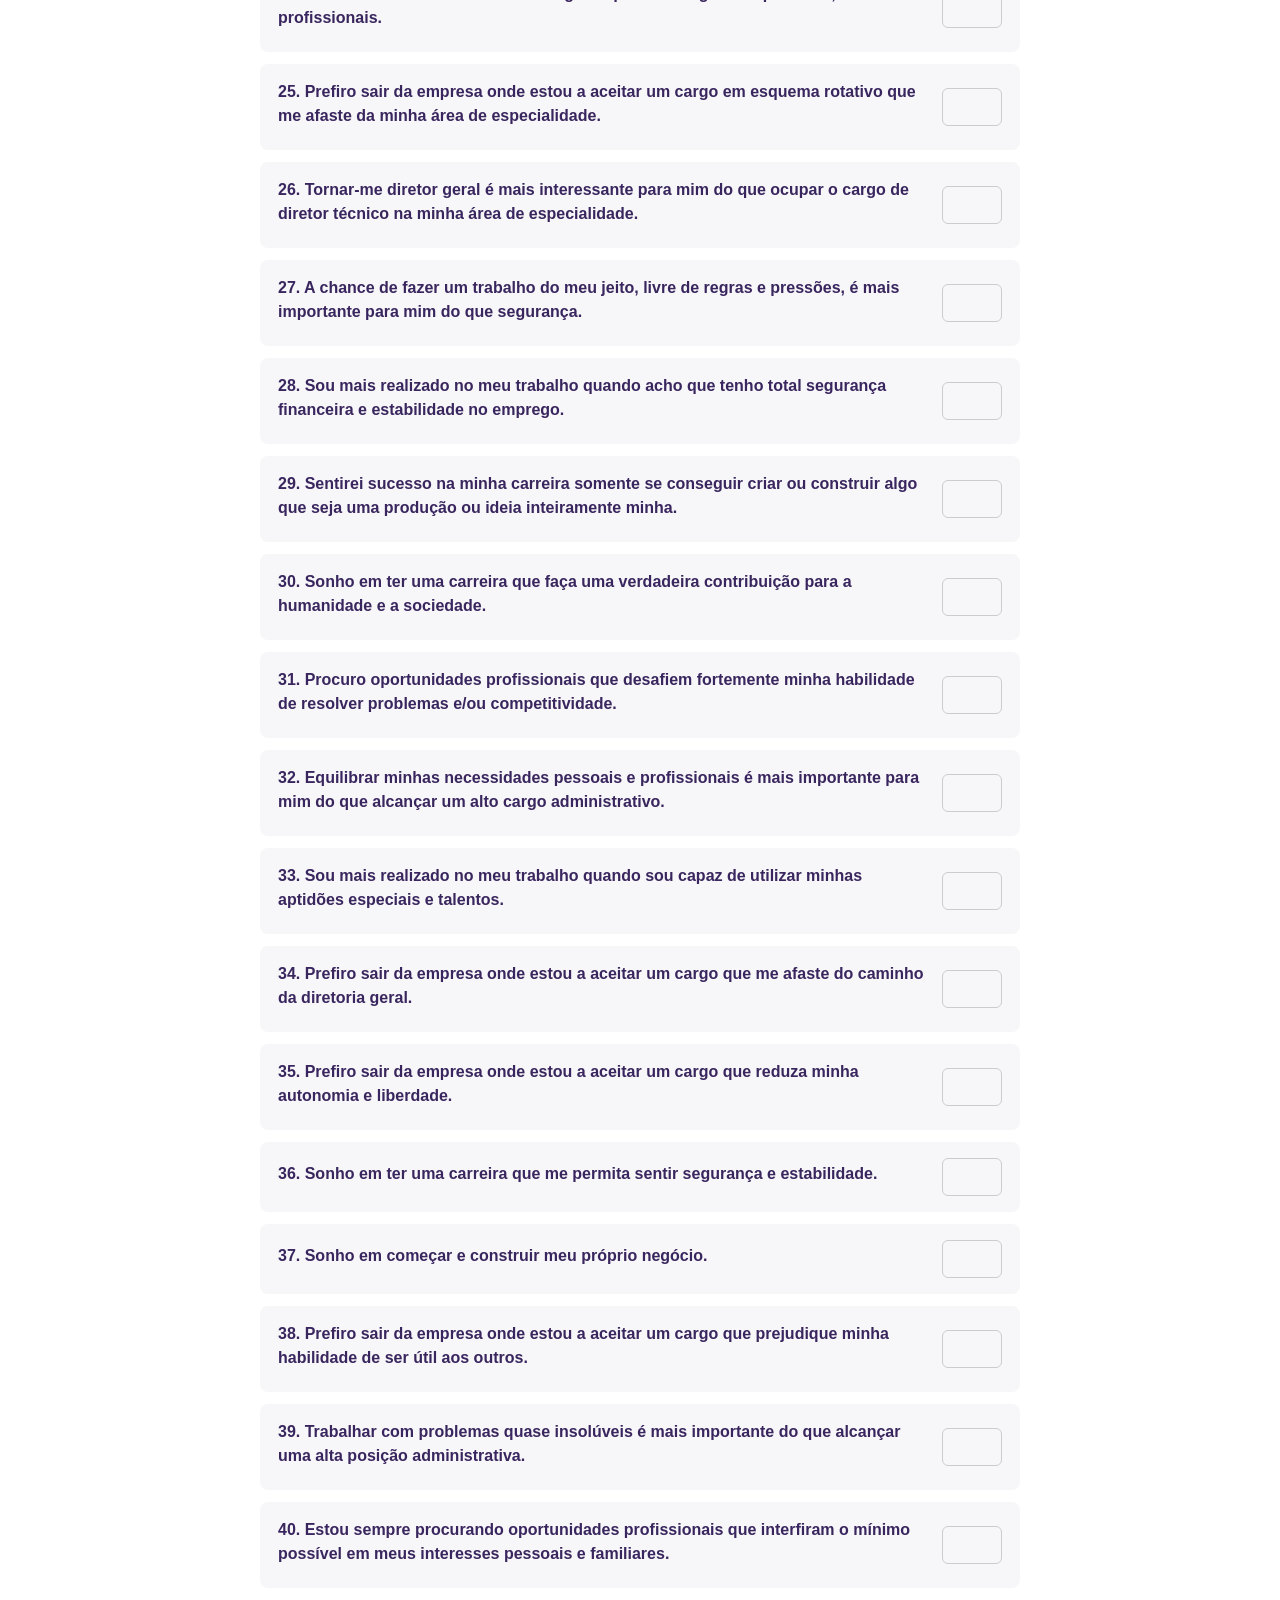
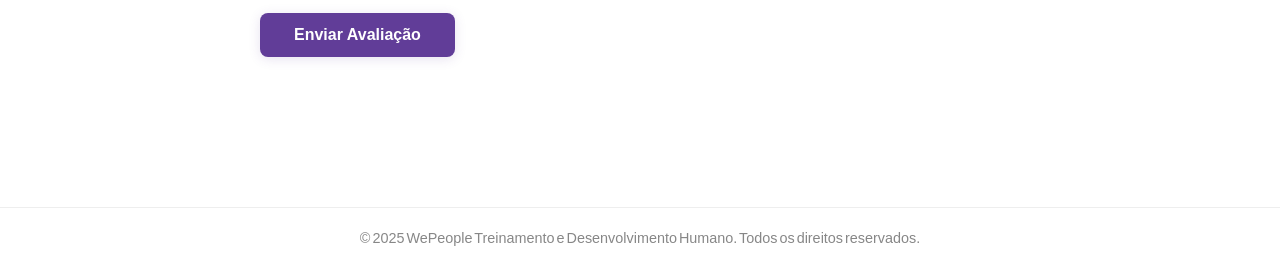
==== commit b64b5300: "Update headings in index.html for clarity" ====
--- a/index.html
+++ b/index.html
@@ -14,7 +14,7 @@
   <header class="site-header">
     <div class="header-content">
       <img src="logo trad.png" alt="Logo da WePeople" class="header-logo">
-      <h1>Instrumento Âncora de Carreira (Edgar Schein)</h1>
+      <h1>Questionário: Motivadores de Carreira</h1>
     </div>
   </header>
 
@@ -77,7 +77,7 @@
 <!-- ETAPA 3 — agradeciemnto? -->
 <section id="thanksSection" class="hidden">
   <div class="thanks-container">
-    <h2>Obrigada por preencher o Âncora de Carreira!</h2>
+    <h2>Obrigada por preencher o questionário de motivadores de carreira!</h2>
     <p>Qualquer dúvida, entre em contato com <a href="mailto:livia.costa@wepeople.com.br">livia.costa@wepeople.com.br</a></p>
   </div>
 </section>
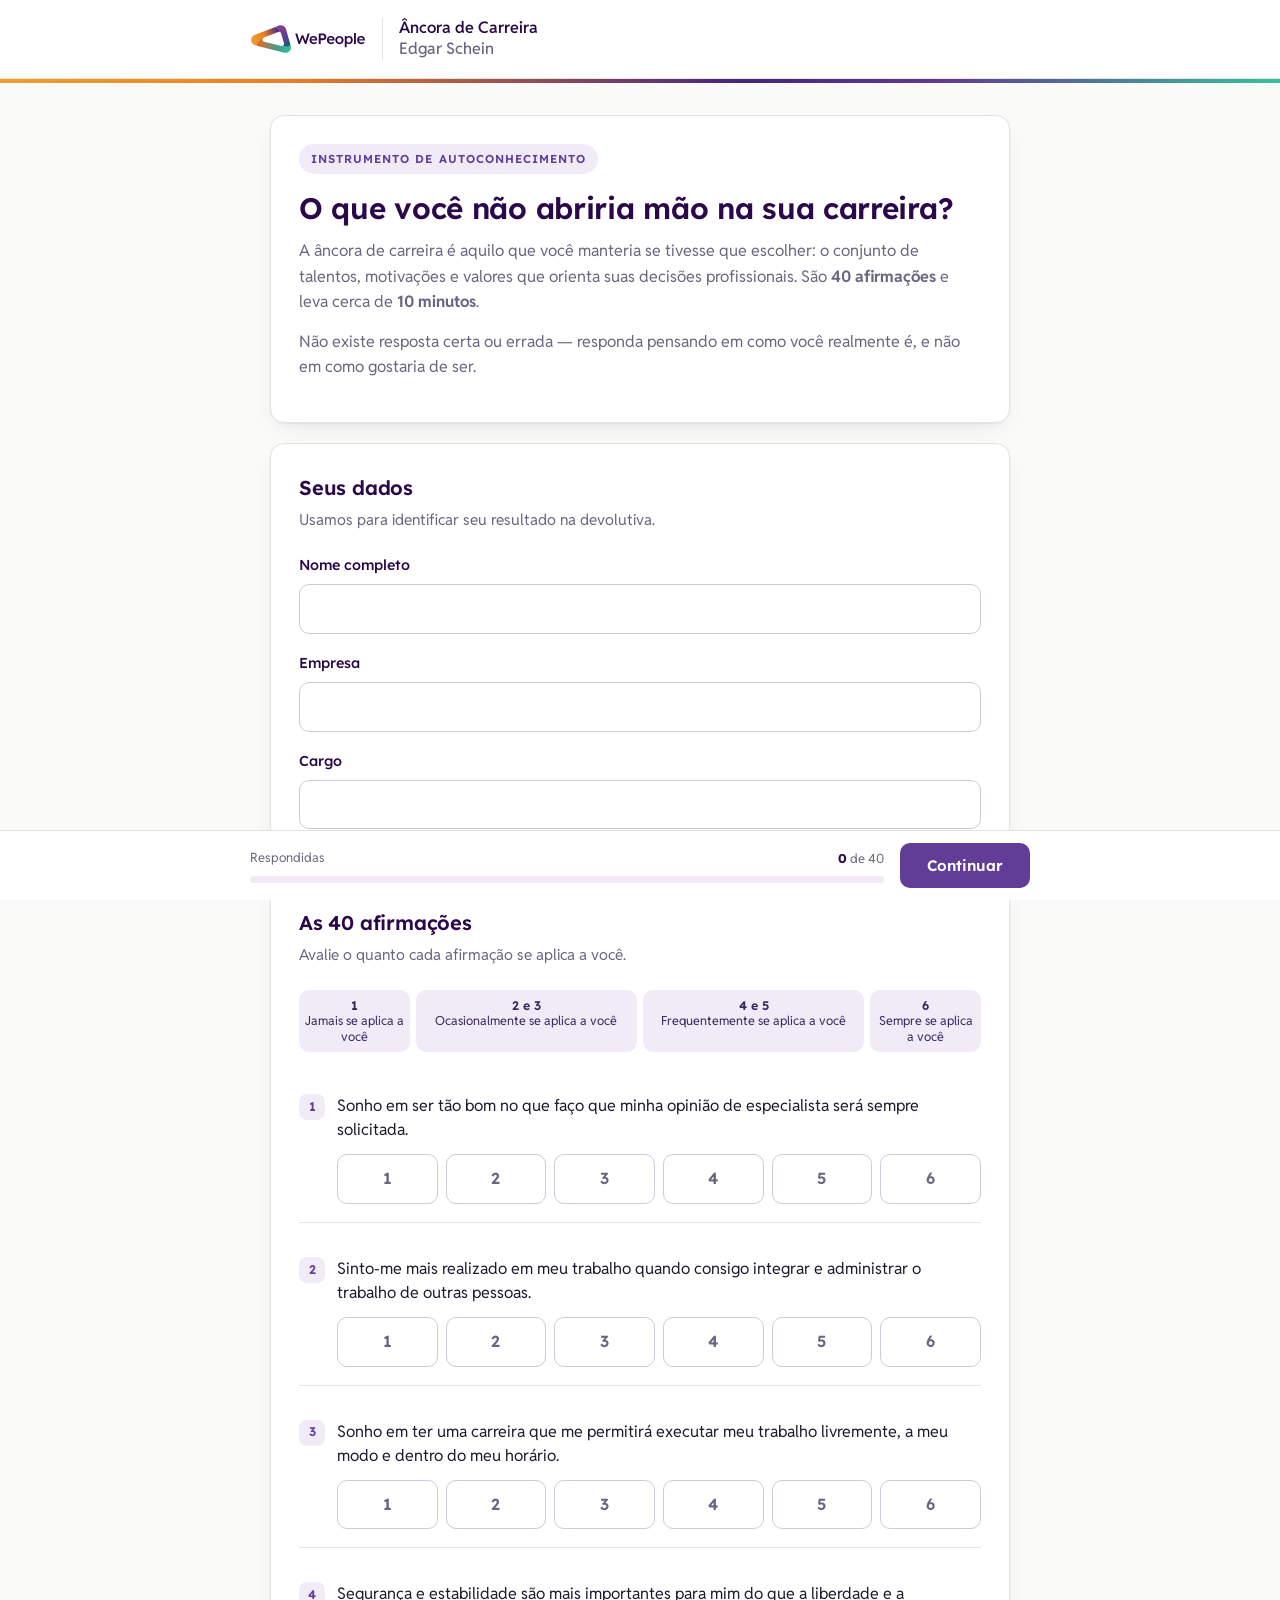
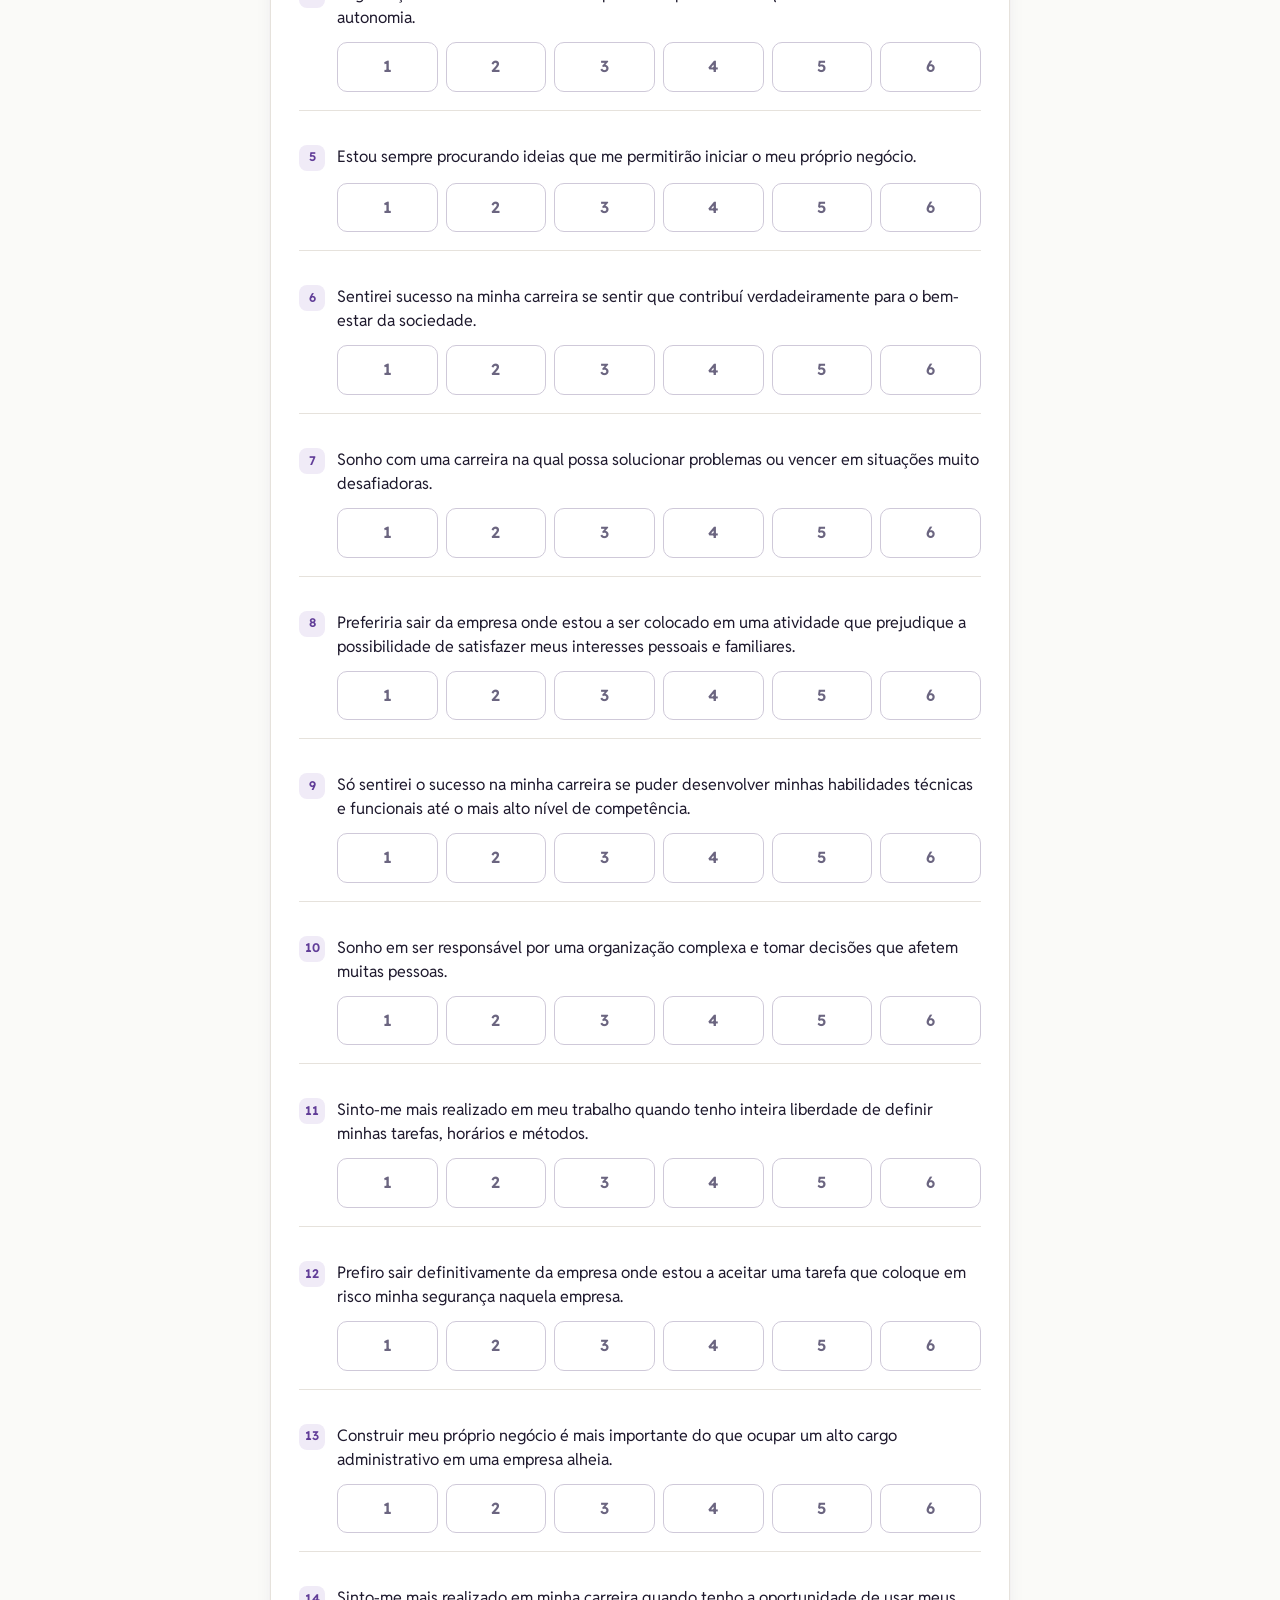
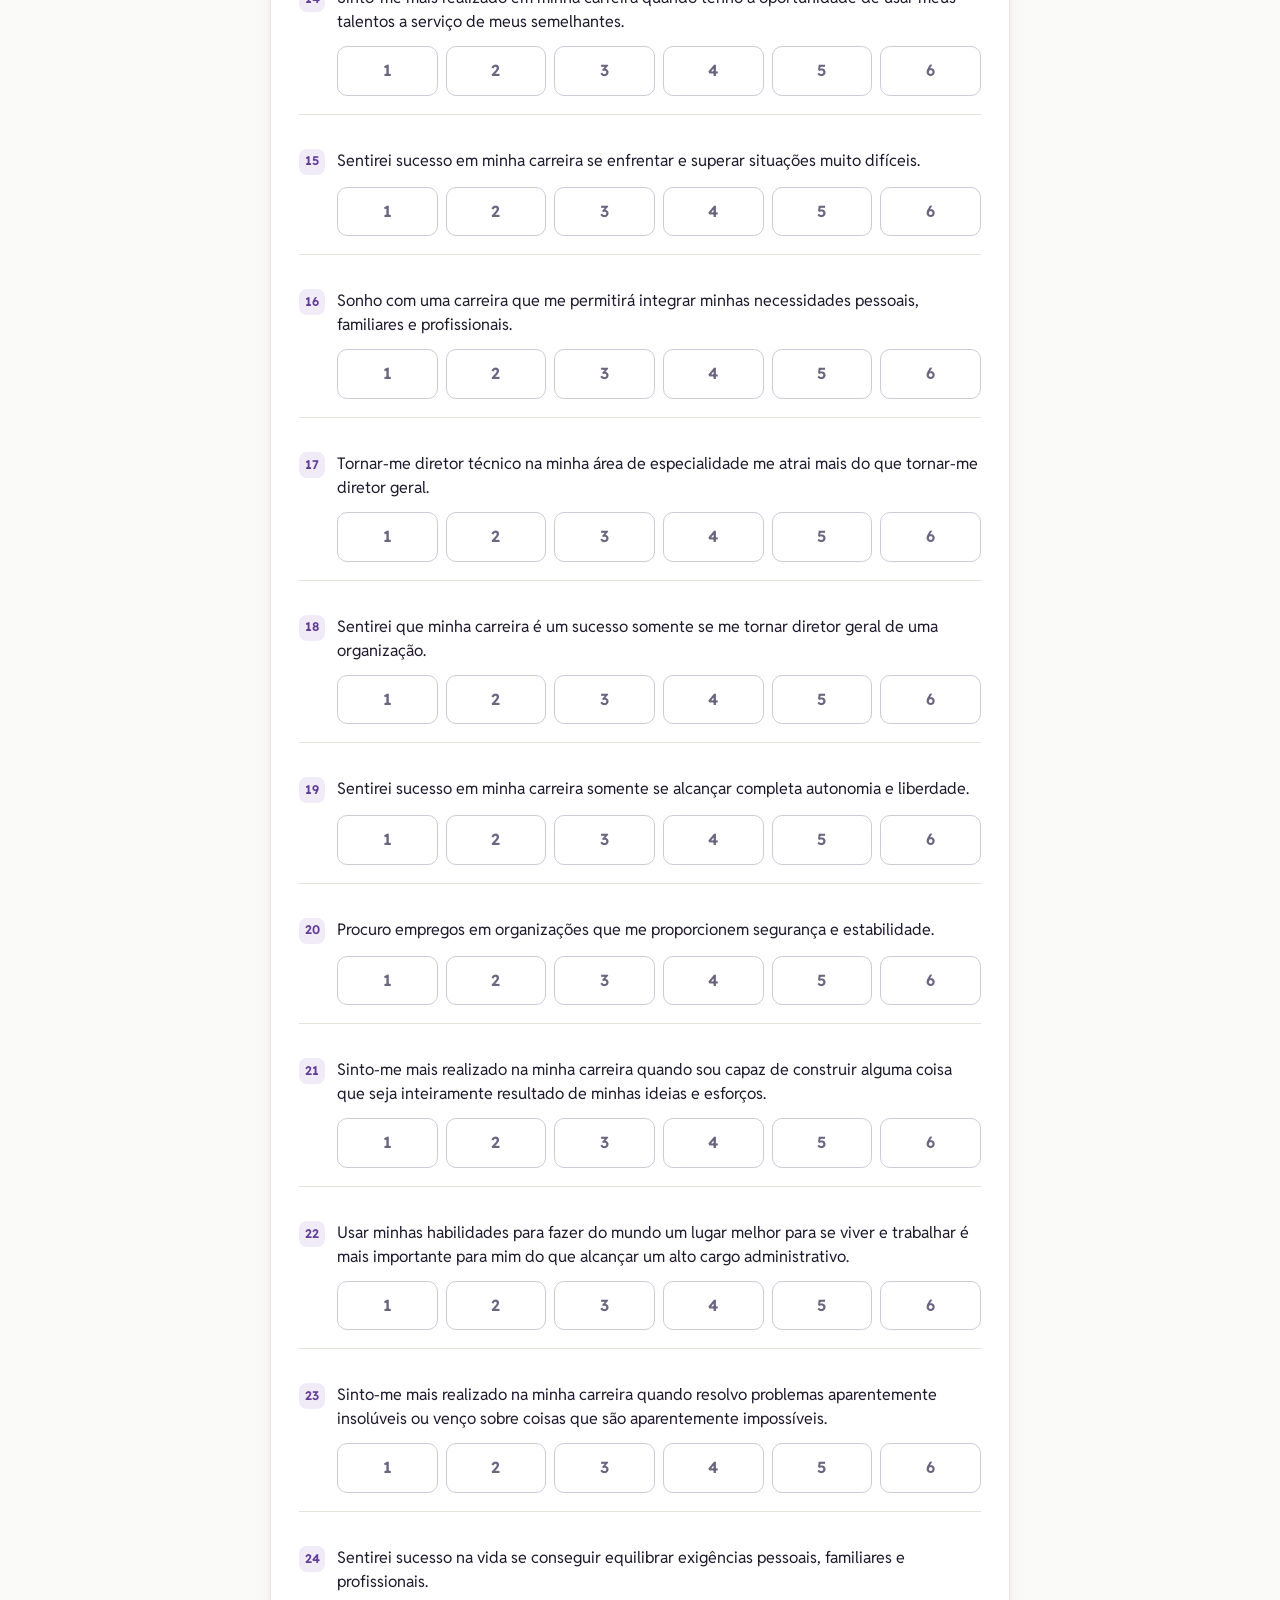
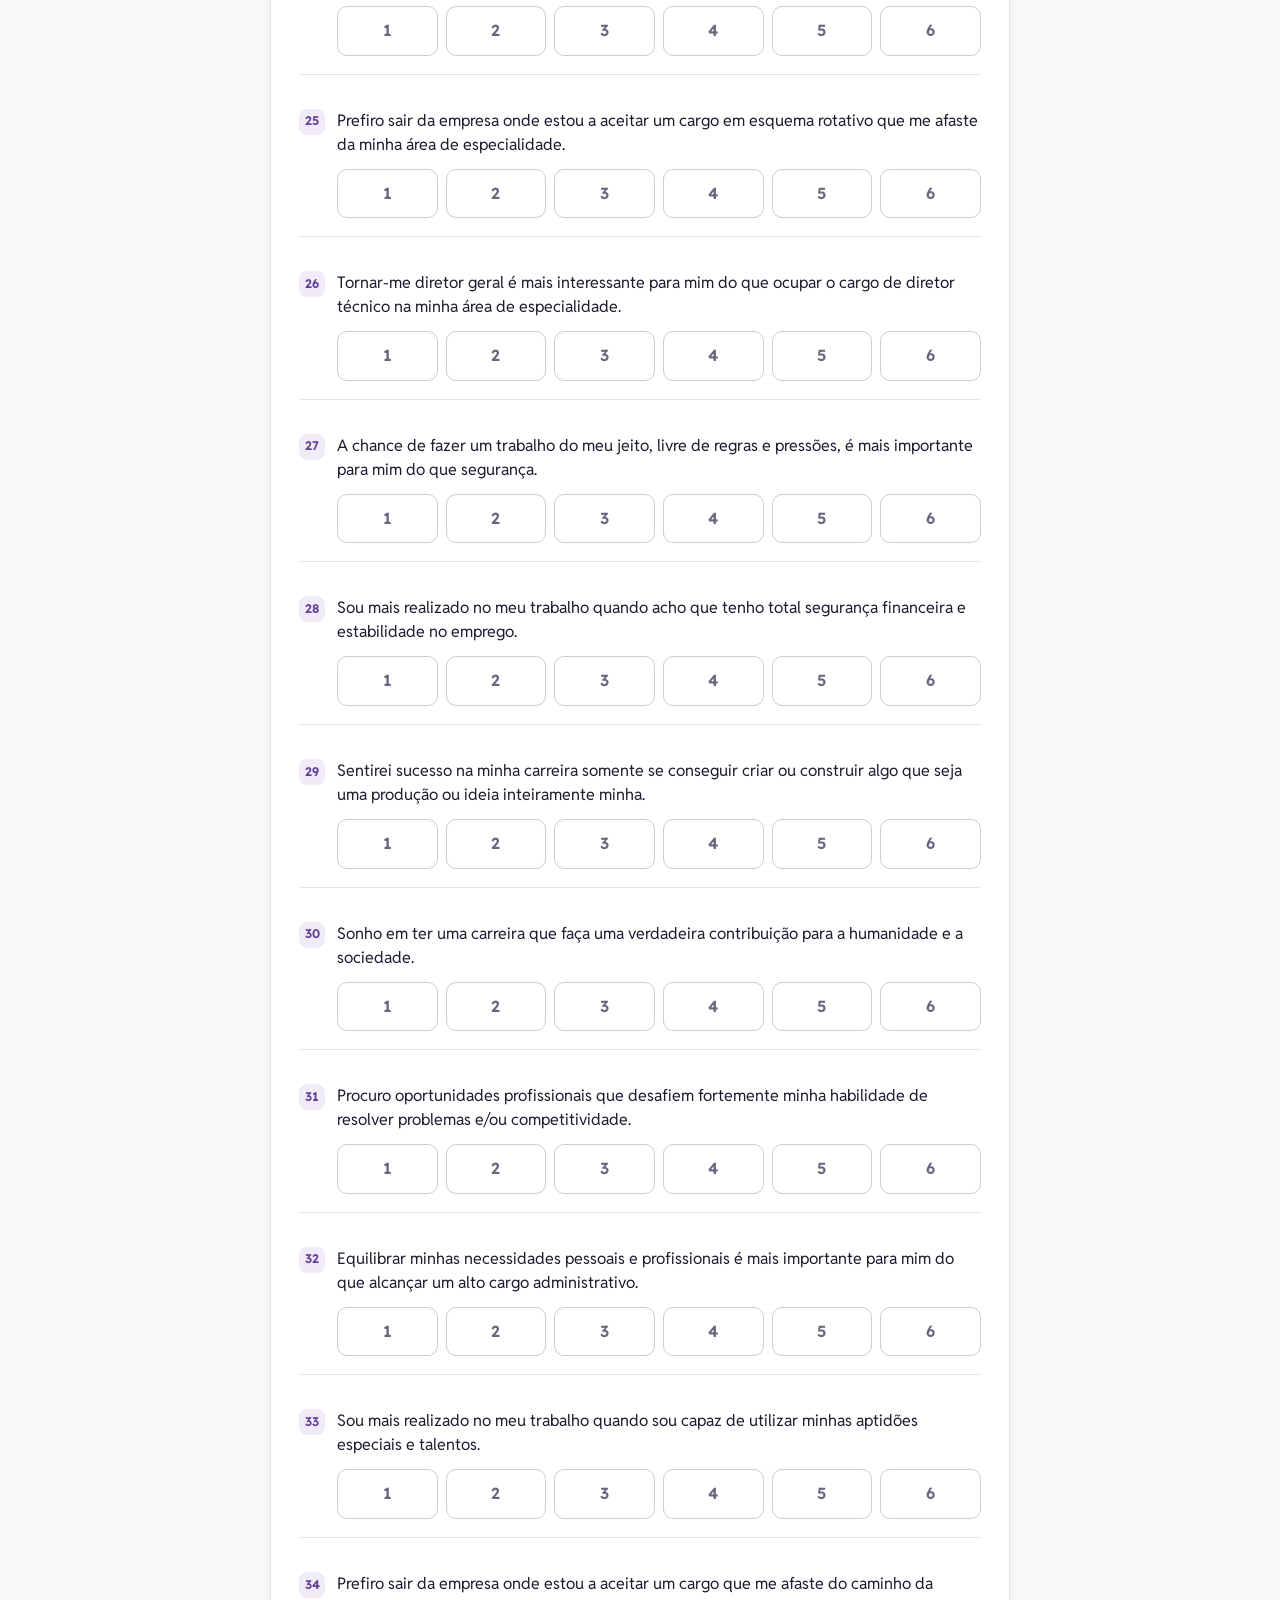
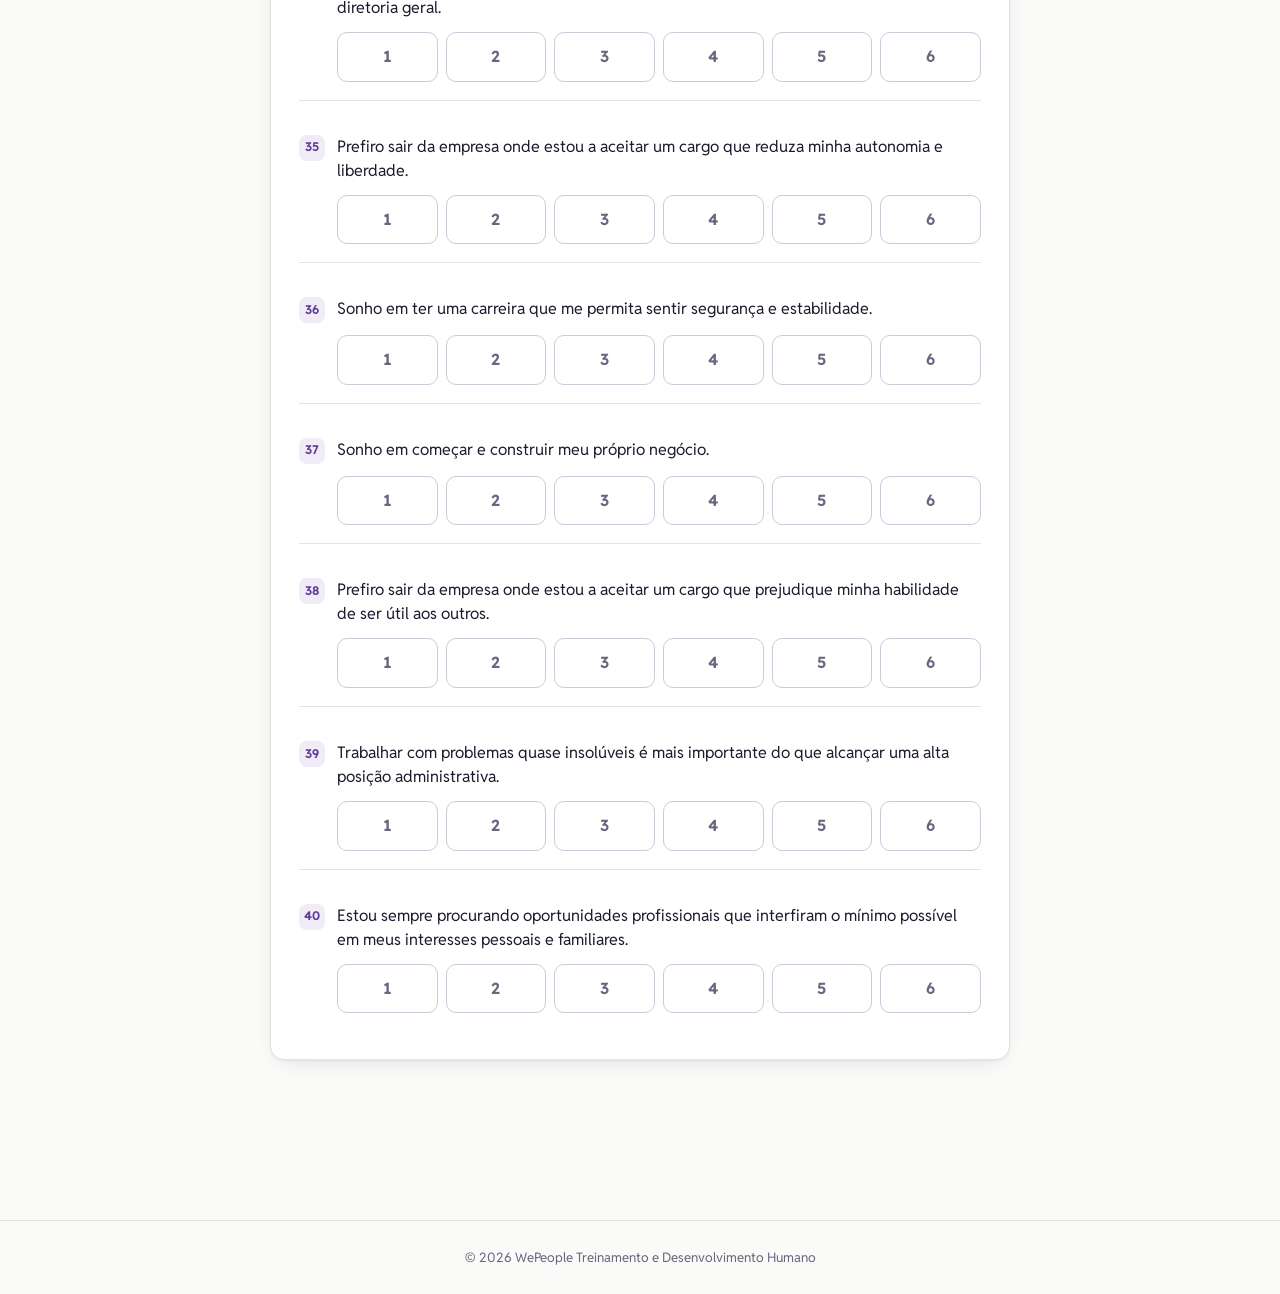
==== commit a309822f: "Redesign 2026: marca nova, painel interno e geracao de graficos Corrige o travamento quando ninguem " ====
--- a/index.html
+++ b/index.html
@@ -1,93 +1,155 @@
 <!DOCTYPE html>
 <html lang="pt-BR">
 <head>
-  <meta charset="UTF-8">
-  <meta name="viewport" content="width=device-width, initial-scale=1.0">
-  <title>Âncora de Carreira - WePeople</title>
+<meta charset="UTF-8">
+<meta name="viewport" content="width=device-width, initial-scale=1">
+<title>Âncora de Carreira | WePeople</title>
+<meta name="description" content="Instrumento Âncora de Carreira (Edgar Schein) — WePeople.">
+<meta name="robots" content="noindex">
+<link rel="icon" href="assets/img/simbolo-wepeople.svg" type="image/svg+xml">
+<link rel="preconnect" href="https://fonts.googleapis.com">
+<link rel="preconnect" href="https://fonts.gstatic.com" crossorigin>
+<link href="https://fonts.googleapis.com/css2?family=Lexend:wght@400;500;600;700&family=Reddit+Sans:wght@400;500;600&display=swap" rel="stylesheet">
+<link rel="stylesheet" href="assets/css/style.css">
+</head>
+<body>
 
-  <!-- Ligação com o arquivo de estilos -->
-  <link rel="stylesheet" href="style.css">
-</head>
+<header class="cabecalho">
+  <div class="cabecalho__interno">
+    <img src="assets/img/logo-wepeople.svg" alt="WePeople" class="cabecalho__logo">
+    <p class="cabecalho__titulo">
+      <strong>Âncora de Carreira</strong>
+      Edgar Schein
+    </p>
+  </div>
+</header>
+<div class="fio-marca"></div>
 
-<body>
-  <!-- Cabeçalho fixo, onde vai o logotipo e o título -->
-  <header class="site-header">
-    <div class="header-content">
-      <img src="logo trad.png" alt="Logo da WePeople" class="header-logo">
-      <h1>Questionário: Motivadores de Carreira</h1>
+<main>
+
+  <!-- ETAPA 1 ------------------------------------------------- -->
+  <section id="etapaFormulario">
+
+    <div class="cartao abertura">
+      <span class="abertura__selo">Instrumento de autoconhecimento</span>
+      <h1>O que você não abriria mão na sua carreira?</h1>
+      <p>
+        A âncora de carreira é aquilo que você manteria se tivesse que escolher: o
+        conjunto de talentos, motivações e valores que orienta suas decisões
+        profissionais. São <strong>40 afirmações</strong> e leva cerca de
+        <strong>10 minutos</strong>.
+      </p>
+      <p>
+        Não existe resposta certa ou errada — responda pensando em como você
+        realmente é, e não em como gostaria de ser.
+      </p>
     </div>
-  </header>
 
-  <main>
-    <!-- ETAPA 1 — Formulário principal -->
-    <section id="mainEvaluationSection" class="form-card">
-      <form id="evaluationForm">
-        <!-- Dados do participante -->
-        <fieldset class="client-info">
-          <legend>Seus Dados</legend>
-          <div class="form-group">
-            <label for="clientName">Nome completo:</label>
-            <input type="text" id="clientName" name="clientName" required>
-          </div>
-          <div class="form-group">
-            <label for="companyName">Empresa:</label>
-            <input type="text" id="companyName" name="companyName" required>
-          </div>
-          <div class="form-group">
-            <label for="clientRole">Cargo:</label>
-            <input type="text" id="clientRole" name="clientRole" required>
-          </div>
-        </fieldset>
+    <form id="formulario" novalidate>
 
-        <!-- Instrução e imagem com escala -->
-        <fieldset class="evaluation-questions">
-          <legend>Avalie as afirmações</legend>
-          <p class="evaluation-instruction">
-            Leia atentamente as sentenças abaixo e avalie o quanto cada afirmação se aplica a você, considerando a escala abaixo:
-          </p>
-          <div class="scale-image-wrapper">
-            <img src="escala ancora.png" alt="Escala de avaliação 1 a 6" class="scale-legend-image">
-          </div>
+      <div class="cartao">
+        <h2 class="cartao__titulo">Seus dados</h2>
+        <p class="cartao__apoio">Usamos para identificar seu resultado na devolutiva.</p>
 
-          <!-- Aqui o JavaScript criará as perguntas dinamicamente -->
-          <div id="perguntasContainer"></div>
-        </fieldset>
+        <div class="campo" id="campoNome">
+          <label for="nome">Nome completo</label>
+          <input type="text" id="nome" name="nome" autocomplete="name" required>
+          <span class="campo__erro">Preencha seu nome completo.</span>
+        </div>
 
-        <button type="submit">Enviar Avaliação</button>
-      </form>
-    </section>
+        <div class="campo" id="campoEmpresa">
+          <label for="empresa">Empresa</label>
+          <input type="text" id="empresa" name="empresa" autocomplete="organization" required>
+          <span class="campo__erro">Preencha o nome da empresa.</span>
+        </div>
 
-    <!-- ETAPA 2 — Seleção das afirmações nota 6 -->
-    <section id="selectionStepSection" class="form-card hidden">
-      <h2>Reforçando suas prioridades</h2>
+        <div class="campo" id="campoCargo">
+          <label for="cargo">Cargo</label>
+          <input type="text" id="cargo" name="cargo" autocomplete="organization-title" required>
+          <span class="campo__erro">Preencha seu cargo.</span>
+        </div>
+      </div>
+
+      <div class="cartao">
+        <h2 class="cartao__titulo">As 40 afirmações</h2>
+        <p class="cartao__apoio">
+          Avalie o quanto cada afirmação se aplica a você.
+        </p>
+
+        <div class="escala-guia" aria-hidden="true">
+          <span><b>1</b> Jamais se aplica a você</span>
+          <span><b>2 e 3</b> Ocasionalmente se aplica a você</span>
+          <span><b>4 e 5</b> Frequentemente se aplica a você</span>
+          <span><b>6</b> Sempre se aplica a você</span>
+        </div>
+
+        <div id="listaPerguntas"></div>
+      </div>
+
+    </form>
+  </section>
+
+  <!-- ETAPA 2 ------------------------------------------------- -->
+  <section id="etapaDestaques" class="oculto">
+    <div class="cartao">
+      <h2 class="cartao__titulo">Quase lá: suas prioridades</h2>
+      <p class="cartao__apoio" id="textoDestaques"></p>
+
+      <div class="aviso aviso--info">
+        <span aria-hidden="true">★</span>
+        <span>As afirmações escolhidas aqui recebem peso maior no cálculo do seu resultado.</span>
+      </div>
+
+      <div id="listaDestaques"></div>
+
+      <div id="erroDestaques" class="aviso aviso--alerta oculto"></div>
+    </div>
+  </section>
+
+  <!-- ETAPA 3 ------------------------------------------------- -->
+  <section id="etapaConclusao" class="oculto">
+    <div class="cartao conclusao">
+      <div class="conclusao__marca">
+        <svg viewBox="0 0 24 24" fill="none" stroke="#fff" stroke-width="2.5"
+             stroke-linecap="round" stroke-linejoin="round" aria-hidden="true">
+          <path d="M20 6 9 17l-5-5"/>
+        </svg>
+      </div>
+      <h2>Respostas enviadas!</h2>
       <p>
-        Das afirmações que você avaliou com nota 6, selecione
-        as 3 que considera mais importantes para você,
-        será atribuido a elas a pontuação 10.
+        Obrigada por dedicar esse tempo. Seu resultado será apresentado e
+        interpretado junto com a consultoria na devolutiva.
       </p>
-      <div id="topScoresContainer"></div>
+      <p>
+        Dúvidas? Fale com
+        <a href="mailto:livia.costa@wepeople.com.br">livia.costa@wepeople.com.br</a>.
+      </p>
+    </div>
+  </section>
 
-      <button type="button" id="submitSelectionButton">
-        Confirmar e enviar avaliação final
-      </button>
-      <button type="button" id="backToEvaluationButton">Voltar</button>
-    </section>
-  </main>
+</main>
 
-<!-- ETAPA 3 — agradeciemnto? -->
-<section id="thanksSection" class="hidden">
-  <div class="thanks-container">
-    <h2>Obrigada por preencher o questionário de motivadores de carreira!</h2>
-    <p>Qualquer dúvida, entre em contato com <a href="mailto:livia.costa@wepeople.com.br">livia.costa@wepeople.com.br</a></p>
+<!-- BARRA FIXA --------------------------------------------- -->
+<div class="rodape-fixo" id="rodapeFixo">
+  <div class="rodape-fixo__interno">
+    <div class="progresso" id="blocoProgresso">
+      <div class="progresso__texto">
+        <span id="progressoRotulo">Respondidas</span>
+        <span><strong id="progressoAtual">0</strong> de <span id="progressoTotal">40</span></span>
+      </div>
+      <div class="progresso__trilho">
+        <div class="progresso__barra" id="progressoBarra"></div>
+      </div>
+    </div>
+    <button type="button" class="botao botao--secundario oculto" id="btnVoltar">Voltar</button>
+    <button type="button" class="botao botao--principal" id="btnAvancar">Continuar</button>
   </div>
-</section>
+</div>
 
-  <!-- Rodapé -->
-  <footer>
-    <p>&copy; 2025 WePeople Treinamento e Desenvolvimento Humano. Todos os direitos reservados.</p>
-  </footer>
+<footer class="rodape">
+  © <span id="ano"></span> WePeople Treinamento e Desenvolvimento Humano
+</footer>
 
-  <!-- Aqui, mais tarde, conectaremos o script.js -->
-  <script src="script.js"></script>
+<script type="module" src="assets/js/form.js"></script>
 </body>
 </html>
--- a/assets/css/style.css
+++ b/assets/css/style.css
@@ -0,0 +1,381 @@
+/* =========================================================
+   Âncora de Carreira — WePeople
+   Identidade visual 2026 (01_Marca): Lexend + Reddit Sans,
+   roxo institucional #2A084B e o gradiente laranja→verde→roxo
+   do símbolo da marca.
+   ========================================================= */
+
+:root {
+  /* marca */
+  --roxo-tinta:   #2A084B;  /* texto do logotipo */
+  --roxo:         #613D98;
+  --roxo-escuro:  #39265E;
+  --roxo-claro:   #AE8EE2;
+  --roxo-vapor:   #F0EBF7;
+  --verde:        #41A38D;
+  --verde-claro:  #E4F3EE;
+  --laranja:      #F27F20;
+  --laranja-vapor:#FEF0E1;
+
+  /* neutros */
+  --fundo:        #FAFAF8;
+  --papel:        #FFFFFF;
+  --borda:        #E6E2DC;
+  --borda-forte:  #CFC9D9;
+  --texto:        #1F1A2E;
+  --texto-suave:  #6B6580;
+
+  --gradiente-marca: linear-gradient(100deg, #ED9F2A 0%, #EE7E23 22%, #43267F 58%, #603C94 74%, #33C39B 100%);
+
+  --fonte-titulo: "Lexend", "Segoe UI", system-ui, sans-serif;
+  --fonte-texto:  "Reddit Sans", "Segoe UI", system-ui, sans-serif;
+
+  --raio:      14px;
+  --raio-sm:   10px;
+  --sombra:    0 1px 2px rgba(42, 8, 75, .05), 0 8px 24px -12px rgba(42, 8, 75, .18);
+  --sombra-alta: 0 2px 4px rgba(42, 8, 75, .06), 0 18px 40px -16px rgba(42, 8, 75, .28);
+
+  --largura: 780px;
+}
+
+*, *::before, *::after { box-sizing: border-box; }
+
+html { -webkit-text-size-adjust: 100%; }
+
+body {
+  margin: 0;
+  min-height: 100vh;
+  background: var(--fundo);
+  color: var(--texto);
+  font-family: var(--fonte-texto);
+  font-size: 1rem;
+  line-height: 1.6;
+  display: flex;
+  flex-direction: column;
+  -webkit-font-smoothing: antialiased;
+}
+
+h1, h2, h3, legend { font-family: var(--fonte-titulo); font-weight: 600; letter-spacing: -.01em; }
+
+a { color: var(--roxo); }
+
+/* ---------- Cabeçalho ---------- */
+.cabecalho {
+  background: var(--papel);
+  border-bottom: 1px solid var(--borda);
+  padding: 18px 20px;
+}
+.cabecalho__interno {
+  max-width: var(--largura);
+  margin: 0 auto;
+  display: flex;
+  align-items: center;
+  gap: 16px;
+}
+.cabecalho__logo { height: 30px; width: auto; display: block; }
+.cabecalho__titulo {
+  margin: 0;
+  font-size: 1rem;
+  font-weight: 500;
+  color: var(--texto-suave);
+  border-left: 1px solid var(--borda);
+  padding-left: 16px;
+  line-height: 1.3;
+}
+.cabecalho__titulo strong { display: block; color: var(--roxo-tinta); font-weight: 600; }
+@media (max-width: 620px) {
+  .cabecalho__titulo { border: 0; padding-left: 0; font-size: .8rem; }
+  .cabecalho__interno { gap: 12px; }
+  .cabecalho__logo { height: 24px; }
+}
+
+/* fio do gradiente da marca */
+.fio-marca { height: 4px; background: var(--gradiente-marca); }
+
+/* ---------- Estrutura ---------- */
+main {
+  flex: 1;
+  width: 100%;
+  max-width: var(--largura);
+  margin: 0 auto;
+  padding: 32px 20px 140px;
+}
+
+.cartao {
+  background: var(--papel);
+  border: 1px solid var(--borda);
+  border-radius: var(--raio);
+  box-shadow: var(--sombra);
+  padding: 28px;
+  margin-bottom: 20px;
+}
+@media (max-width: 620px) { .cartao { padding: 20px 16px; } }
+
+.cartao__titulo { margin: 0 0 4px; font-size: 1.25rem; color: var(--roxo-tinta); }
+.cartao__apoio  { margin: 0 0 22px; color: var(--texto-suave); font-size: .95rem; }
+
+.oculto { display: none !important; }
+
+/* ---------- Abertura ---------- */
+.abertura__selo {
+  display: inline-block;
+  font-family: var(--fonte-titulo);
+  font-size: .72rem;
+  font-weight: 600;
+  letter-spacing: .09em;
+  text-transform: uppercase;
+  color: var(--roxo);
+  background: var(--roxo-vapor);
+  padding: 6px 12px;
+  border-radius: 999px;
+  margin-bottom: 16px;
+}
+.abertura h1 { margin: 0 0 12px; font-size: 1.85rem; line-height: 1.22; color: var(--roxo-tinta); }
+@media (max-width: 620px) { .abertura h1 { font-size: 1.45rem; } }
+.abertura p { margin: 0 0 14px; color: var(--texto-suave); }
+
+/* ---------- Campos ---------- */
+.campo { margin-bottom: 18px; }
+.campo:last-child { margin-bottom: 0; }
+.campo > label {
+  display: block;
+  font-family: var(--fonte-titulo);
+  font-weight: 500;
+  font-size: .9rem;
+  margin-bottom: 7px;
+  color: var(--roxo-tinta);
+}
+.campo input[type="text"],
+.campo input[type="email"] {
+  width: 100%;
+  font: inherit;
+  color: inherit;
+  padding: 11px 13px;
+  border: 1.5px solid var(--borda-forte);
+  border-radius: var(--raio-sm);
+  background: var(--papel);
+  transition: border-color .15s, box-shadow .15s;
+}
+.campo input:focus-visible {
+  outline: none;
+  border-color: var(--roxo);
+  box-shadow: 0 0 0 3px var(--roxo-vapor);
+}
+.campo--erro input { border-color: var(--laranja); background: var(--laranja-vapor); }
+.campo__erro { display: none; color: #B4540A; font-size: .84rem; margin-top: 6px; }
+.campo--erro .campo__erro { display: block; }
+
+fieldset { border: 0; margin: 0; padding: 0; }
+legend { padding: 0; }
+
+/* ---------- Escala ---------- */
+.escala-guia {
+  display: grid;
+  grid-template-columns: 1fr 2fr 2fr 1fr;
+  gap: 6px;
+  margin: 18px 0 8px;
+  font-size: .78rem;
+  text-align: center;
+  color: var(--texto-suave);
+}
+.escala-guia span {
+  background: var(--roxo-vapor);
+  color: var(--roxo-escuro);
+  padding: 8px 4px;
+  border-radius: var(--raio-sm);
+  line-height: 1.25;
+}
+.escala-guia b { display: block; font-family: var(--fonte-titulo); font-weight: 600; }
+/* em telas bem estreitas, 4 colunas nao cabem sem estourar a largura */
+@media (max-width: 440px) {
+  .escala-guia { grid-template-columns: 1fr 1fr; }
+}
+.escala-numeros {
+  display: grid;
+  grid-template-columns: repeat(6, 1fr);
+  gap: 6px;
+  font-size: .72rem;
+  text-align: center;
+  color: var(--texto-suave);
+  margin-bottom: 4px;
+}
+
+/* ---------- Perguntas ---------- */
+.pergunta {
+  padding: 18px 0;
+  border-top: 1px solid var(--borda);
+  scroll-margin-top: 90px;
+}
+.pergunta:first-child { border-top: 0; }
+.pergunta__texto {
+  display: flex;
+  gap: 12px;
+  margin-bottom: 12px;
+  font-size: 1rem;
+  line-height: 1.5;
+}
+.pergunta__num {
+  flex: none;
+  width: 26px; height: 26px;
+  display: grid; place-items: center;
+  border-radius: 8px;
+  background: var(--roxo-vapor);
+  color: var(--roxo);
+  font-family: var(--fonte-titulo);
+  font-size: .78rem;
+  font-weight: 600;
+  transition: background .15s, color .15s;
+}
+.pergunta--respondida .pergunta__num { background: var(--verde-claro); color: #2B6D5B; }
+.pergunta--pendente { background: var(--laranja-vapor); border-radius: var(--raio-sm); padding: 18px 12px; }
+.pergunta--pendente .pergunta__num { background: var(--laranja); color: #fff; }
+
+.notas { display: grid; grid-template-columns: repeat(6, 1fr); gap: 8px; margin-left: 38px; }
+@media (max-width: 620px) { .notas { margin-left: 0; gap: 6px; } }
+
+.notas input { position: absolute; opacity: 0; pointer-events: none; }
+.notas label {
+  display: block;
+  text-align: center;
+  padding: 11px 0;
+  border: 1.5px solid var(--borda-forte);
+  border-radius: var(--raio-sm);
+  background: var(--papel);
+  font-family: var(--fonte-titulo);
+  font-weight: 600;
+  font-size: 1rem;
+  color: var(--texto-suave);
+  cursor: pointer;
+  user-select: none;
+  transition: all .14s ease;
+}
+.notas label:hover { border-color: var(--roxo-claro); color: var(--roxo); }
+.notas input:checked + label {
+  background: var(--roxo);
+  border-color: var(--roxo);
+  color: #fff;
+  box-shadow: 0 4px 12px -4px rgba(97, 61, 152, .5);
+}
+.notas input:focus-visible + label { box-shadow: 0 0 0 3px var(--roxo-vapor); }
+
+/* ---------- Etapa 2: destaques ---------- */
+.destaque {
+  display: flex;
+  gap: 12px;
+  align-items: flex-start;
+  padding: 14px;
+  border: 1.5px solid var(--borda);
+  border-radius: var(--raio-sm);
+  margin-bottom: 10px;
+  cursor: pointer;
+  transition: all .14s ease;
+}
+.destaque:hover { border-color: var(--roxo-claro); }
+.destaque input { margin: 3px 0 0; width: 18px; height: 18px; accent-color: var(--roxo); flex: none; }
+.destaque--marcado { border-color: var(--roxo); background: var(--roxo-vapor); }
+.destaque--bloqueado { opacity: .5; }
+.destaque--bloqueado, .destaque--bloqueado input { cursor: not-allowed; }
+
+/* ---------- Botões ---------- */
+.botao {
+  font-family: var(--fonte-titulo);
+  font-size: .95rem;
+  font-weight: 600;
+  padding: 12px 26px;
+  border-radius: var(--raio-sm);
+  border: 1.5px solid transparent;
+  cursor: pointer;
+  transition: all .16s ease;
+}
+.botao--principal { background: var(--roxo); color: #fff; }
+.botao--principal:hover:not(:disabled) { background: var(--roxo-escuro); transform: translateY(-1px); }
+.botao--secundario { background: transparent; color: var(--roxo); border-color: var(--borda-forte); }
+.botao--secundario:hover:not(:disabled) { border-color: var(--roxo); background: var(--roxo-vapor); }
+.botao:disabled { opacity: .45; cursor: not-allowed; transform: none; }
+.botao:focus-visible { outline: none; box-shadow: 0 0 0 3px var(--roxo-vapor); }
+
+/* ---------- Barra fixa de progresso ---------- */
+.rodape-fixo {
+  position: fixed;
+  left: 0; right: 0; bottom: 0;
+  background: rgba(255, 255, 255, .93);
+  backdrop-filter: blur(10px);
+  border-top: 1px solid var(--borda);
+  padding: 12px 20px calc(12px + env(safe-area-inset-bottom));
+  z-index: 20;
+}
+.rodape-fixo__interno {
+  max-width: var(--largura);
+  margin: 0 auto;
+  display: flex;
+  align-items: center;
+  gap: 16px;
+}
+.progresso { flex: 1; min-width: 0; }
+.progresso__texto {
+  display: flex;
+  justify-content: space-between;
+  font-size: .8rem;
+  color: var(--texto-suave);
+  margin-bottom: 6px;
+}
+.progresso__texto strong { color: var(--roxo-tinta); font-family: var(--fonte-titulo); }
+.progresso__trilho { height: 7px; background: var(--roxo-vapor); border-radius: 999px; overflow: hidden; }
+.progresso__barra {
+  height: 100%;
+  width: 0;
+  background: var(--gradiente-marca);
+  border-radius: 999px;
+  transition: width .3s ease;
+}
+@media (max-width: 620px) {
+  .rodape-fixo__interno { flex-direction: column; align-items: stretch; gap: 10px; }
+  .rodape-fixo .botao { width: 100%; }
+}
+
+/* ---------- Avisos ---------- */
+.aviso {
+  display: flex;
+  gap: 10px;
+  padding: 13px 15px;
+  border-radius: var(--raio-sm);
+  font-size: .9rem;
+  margin-bottom: 18px;
+  line-height: 1.45;
+}
+.aviso--info  { background: var(--roxo-vapor);    color: var(--roxo-escuro); }
+.aviso--alerta{ background: var(--laranja-vapor); color: #8A3E06; }
+.aviso--erro  { background: #FDECEC;              color: #9B1C1C; }
+.aviso--ok    { background: var(--verde-claro);   color: #22584A; }
+
+/* ---------- Conclusão ---------- */
+.conclusao { text-align: center; padding: 56px 24px; }
+.conclusao__marca {
+  width: 68px; height: 68px;
+  margin: 0 auto 22px;
+  border-radius: 20px;
+  background: var(--gradiente-marca);
+  display: grid; place-items: center;
+}
+.conclusao__marca svg { width: 34px; height: 34px; }
+.conclusao h2 { margin: 0 0 12px; font-size: 1.5rem; color: var(--roxo-tinta); }
+.conclusao p { color: var(--texto-suave); margin: 0 auto 10px; max-width: 46ch; }
+
+/* ---------- Rodapé ---------- */
+.rodape {
+  text-align: center;
+  padding: 26px 20px;
+  color: var(--texto-suave);
+  font-size: .82rem;
+  border-top: 1px solid var(--borda);
+}
+
+/* ---------- Acessibilidade ---------- */
+@media (prefers-reduced-motion: reduce) {
+  *, *::before, *::after { animation-duration: .01ms !important; transition-duration: .01ms !important; }
+}
+.so-leitor {
+  position: absolute; width: 1px; height: 1px;
+  padding: 0; margin: -1px; overflow: hidden;
+  clip: rect(0, 0, 0, 0); white-space: nowrap; border: 0;
+}
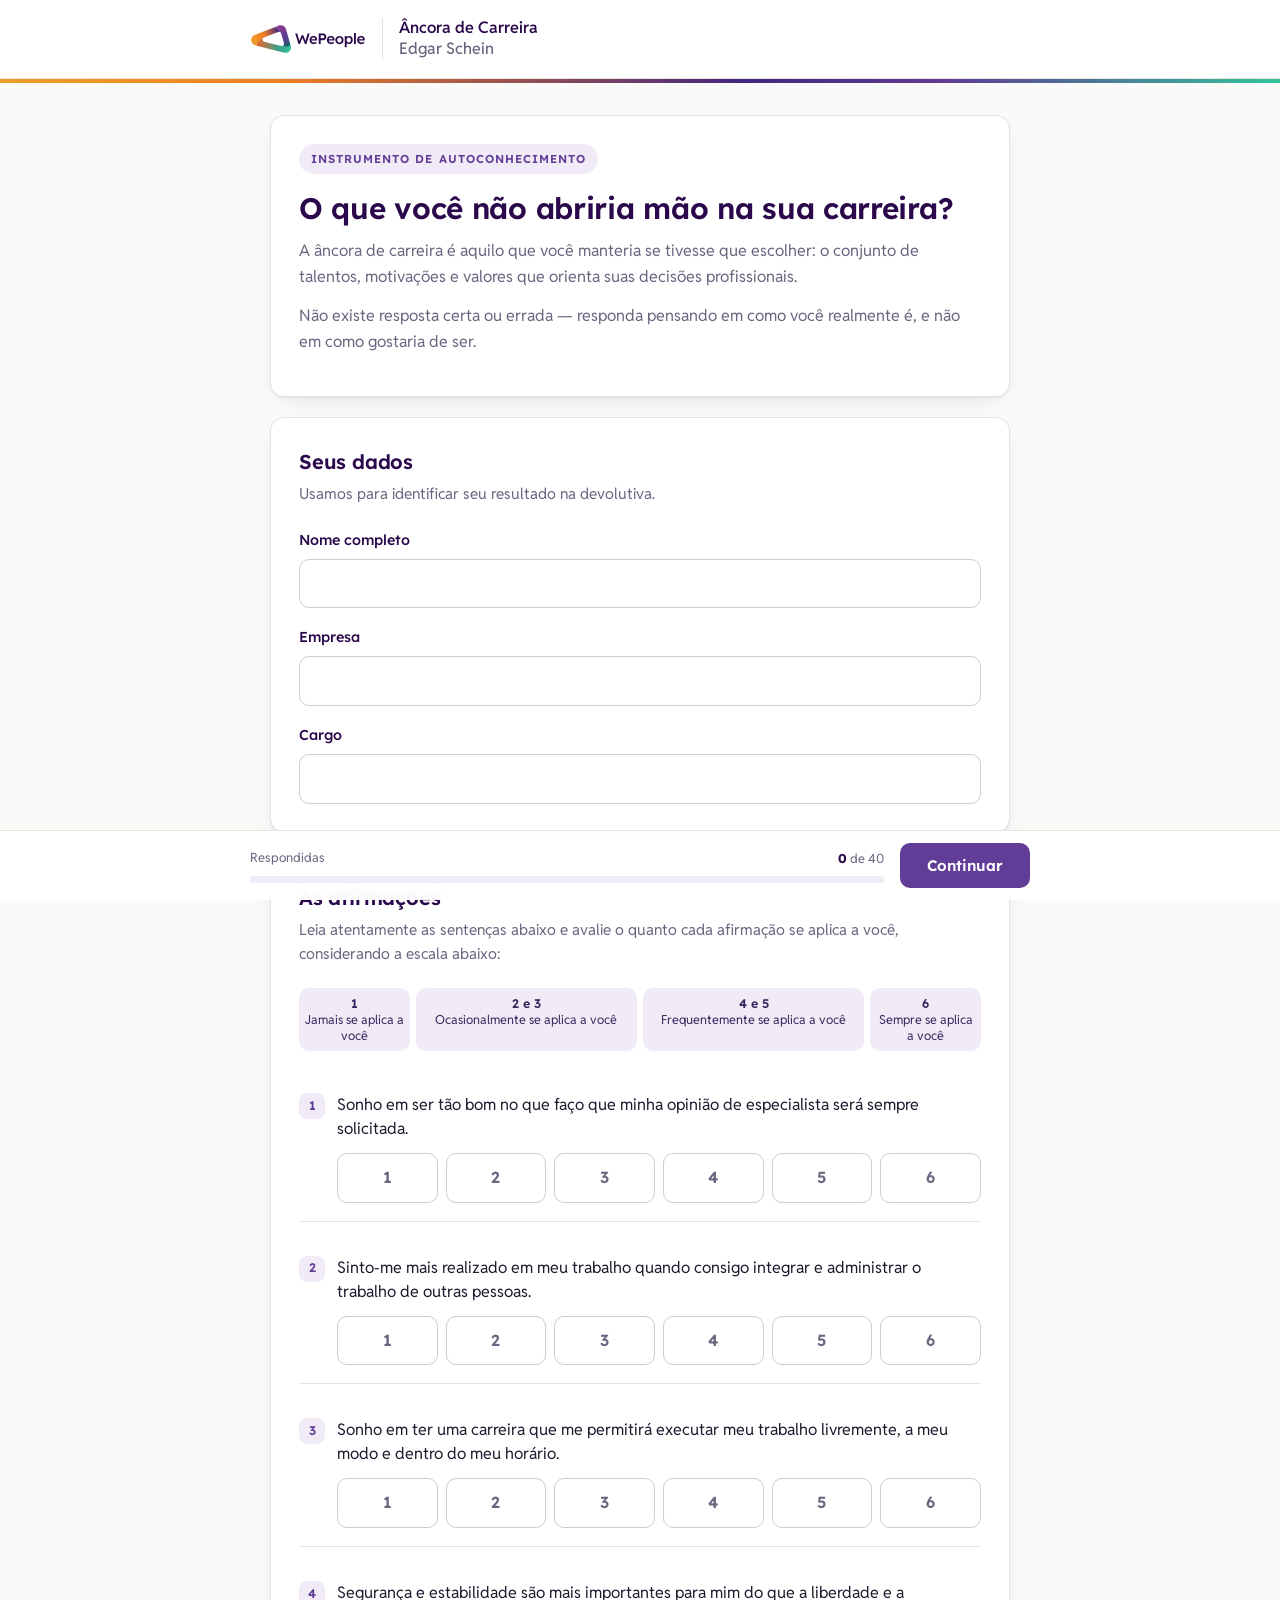
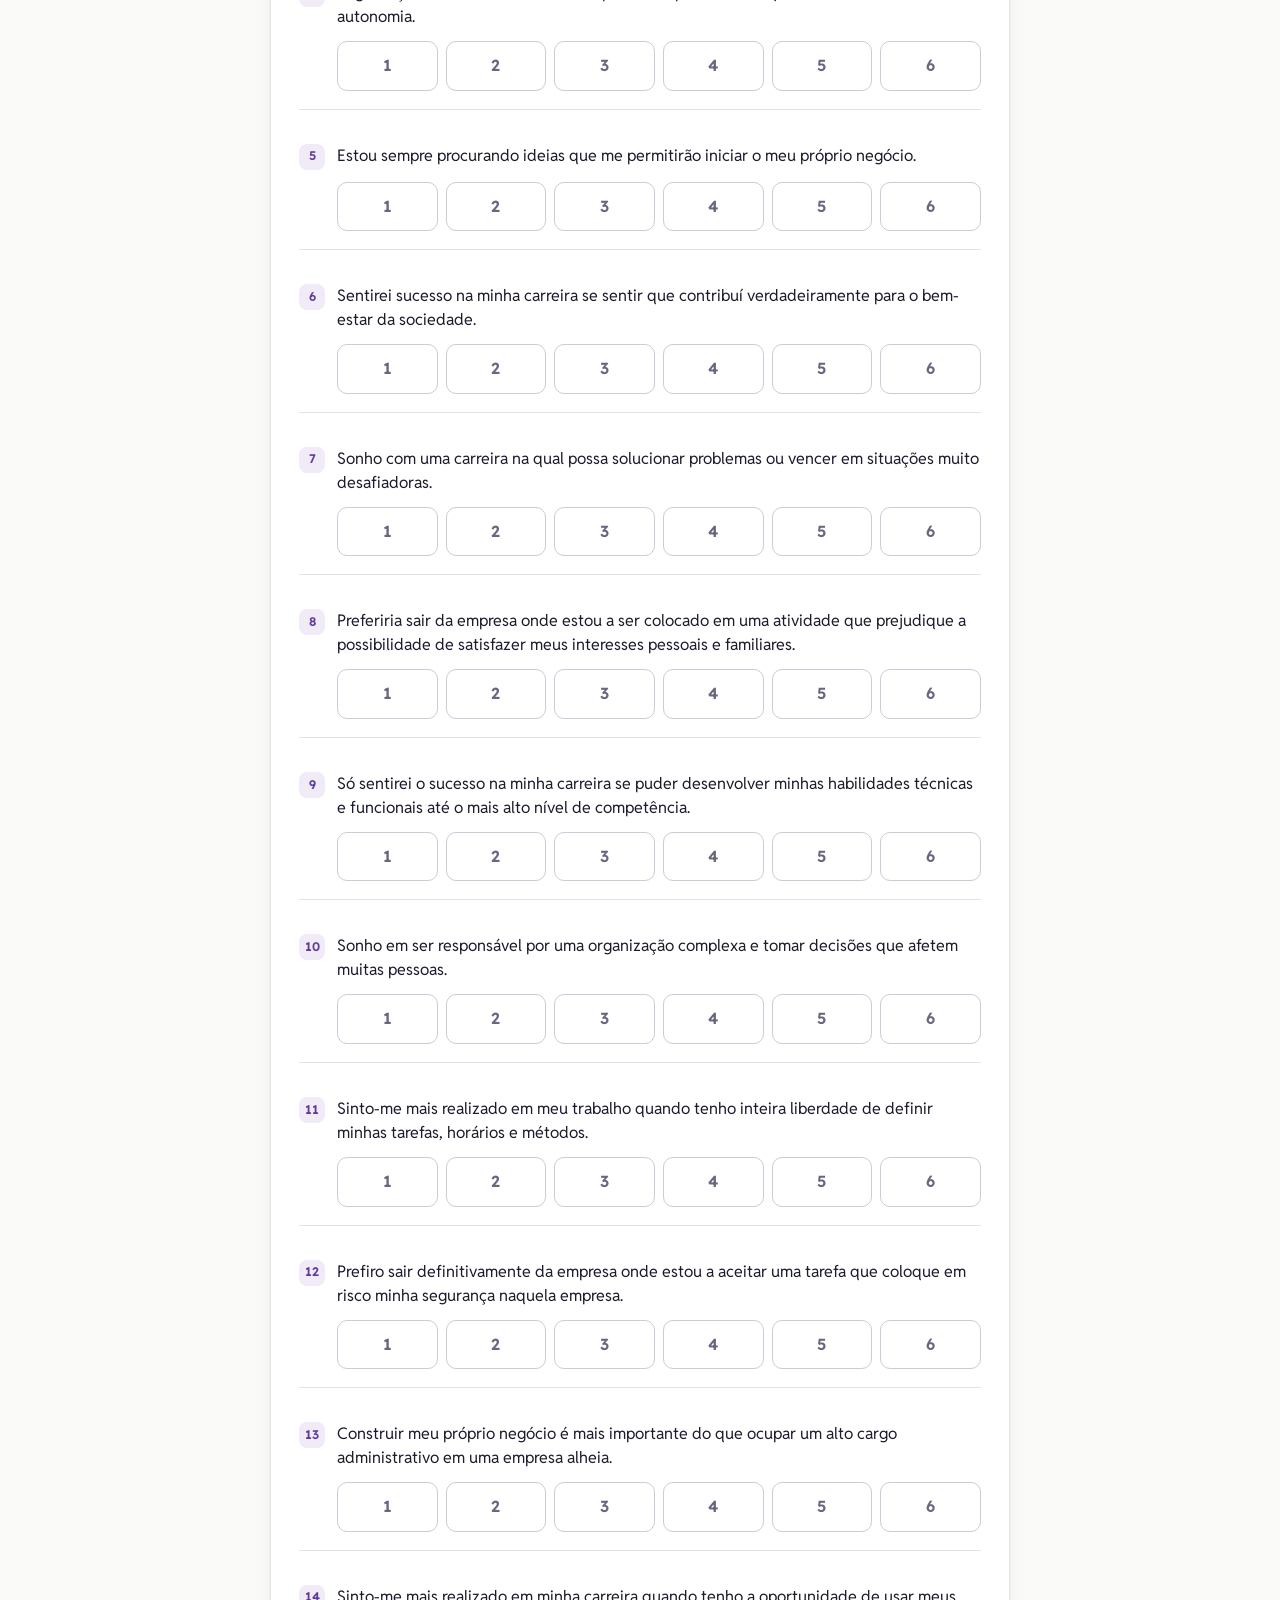
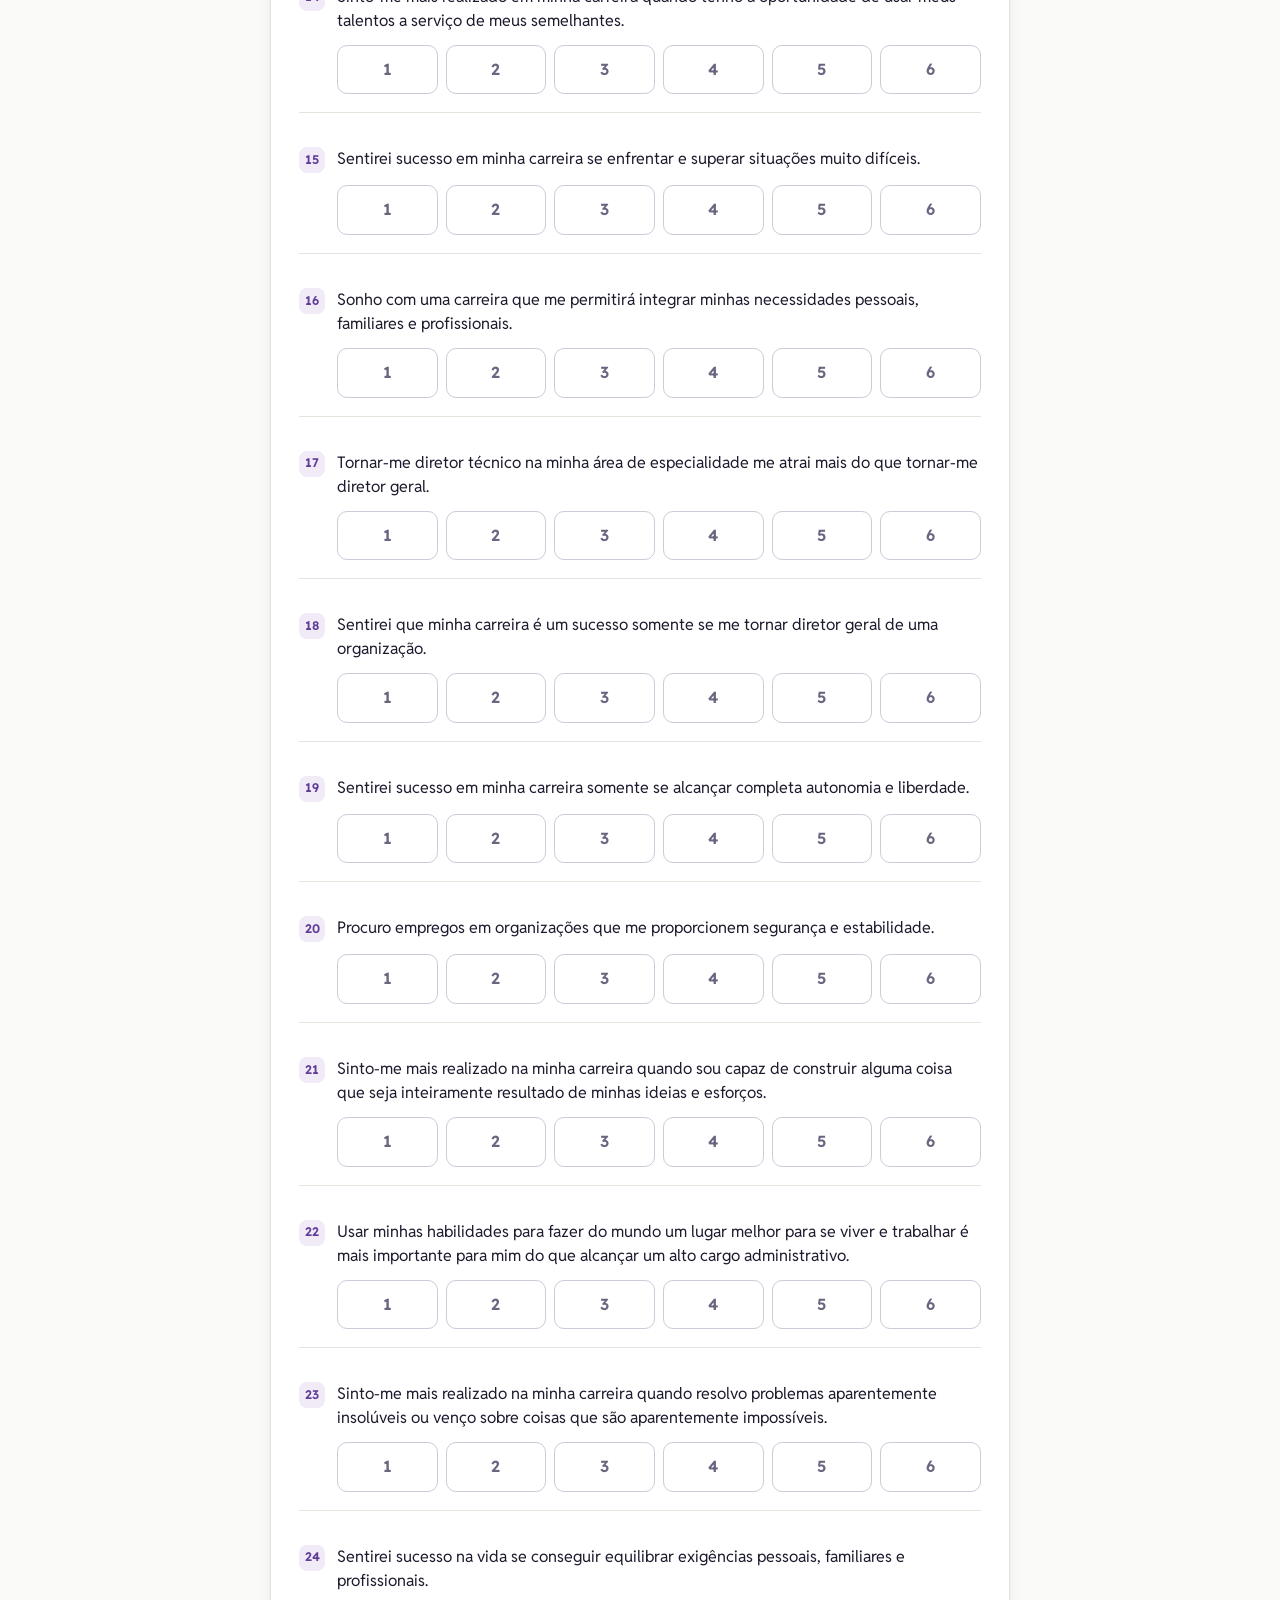
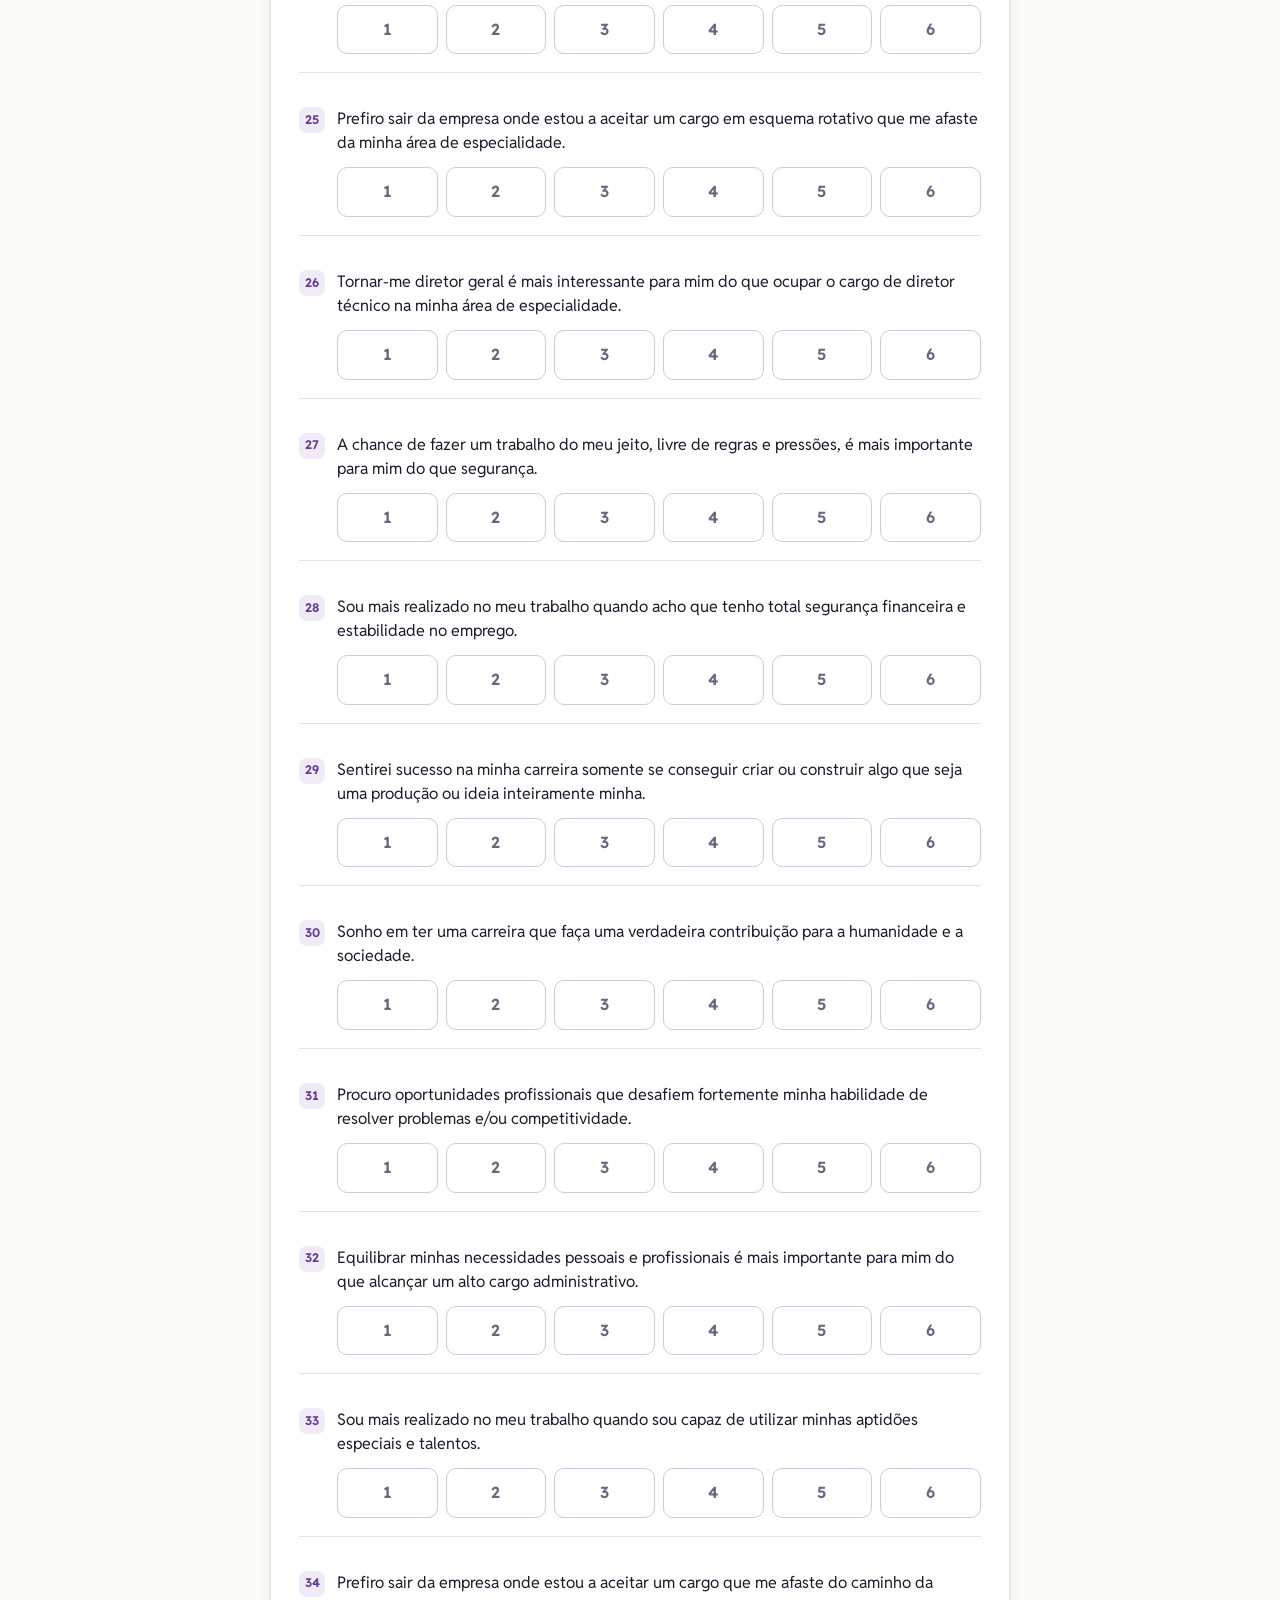
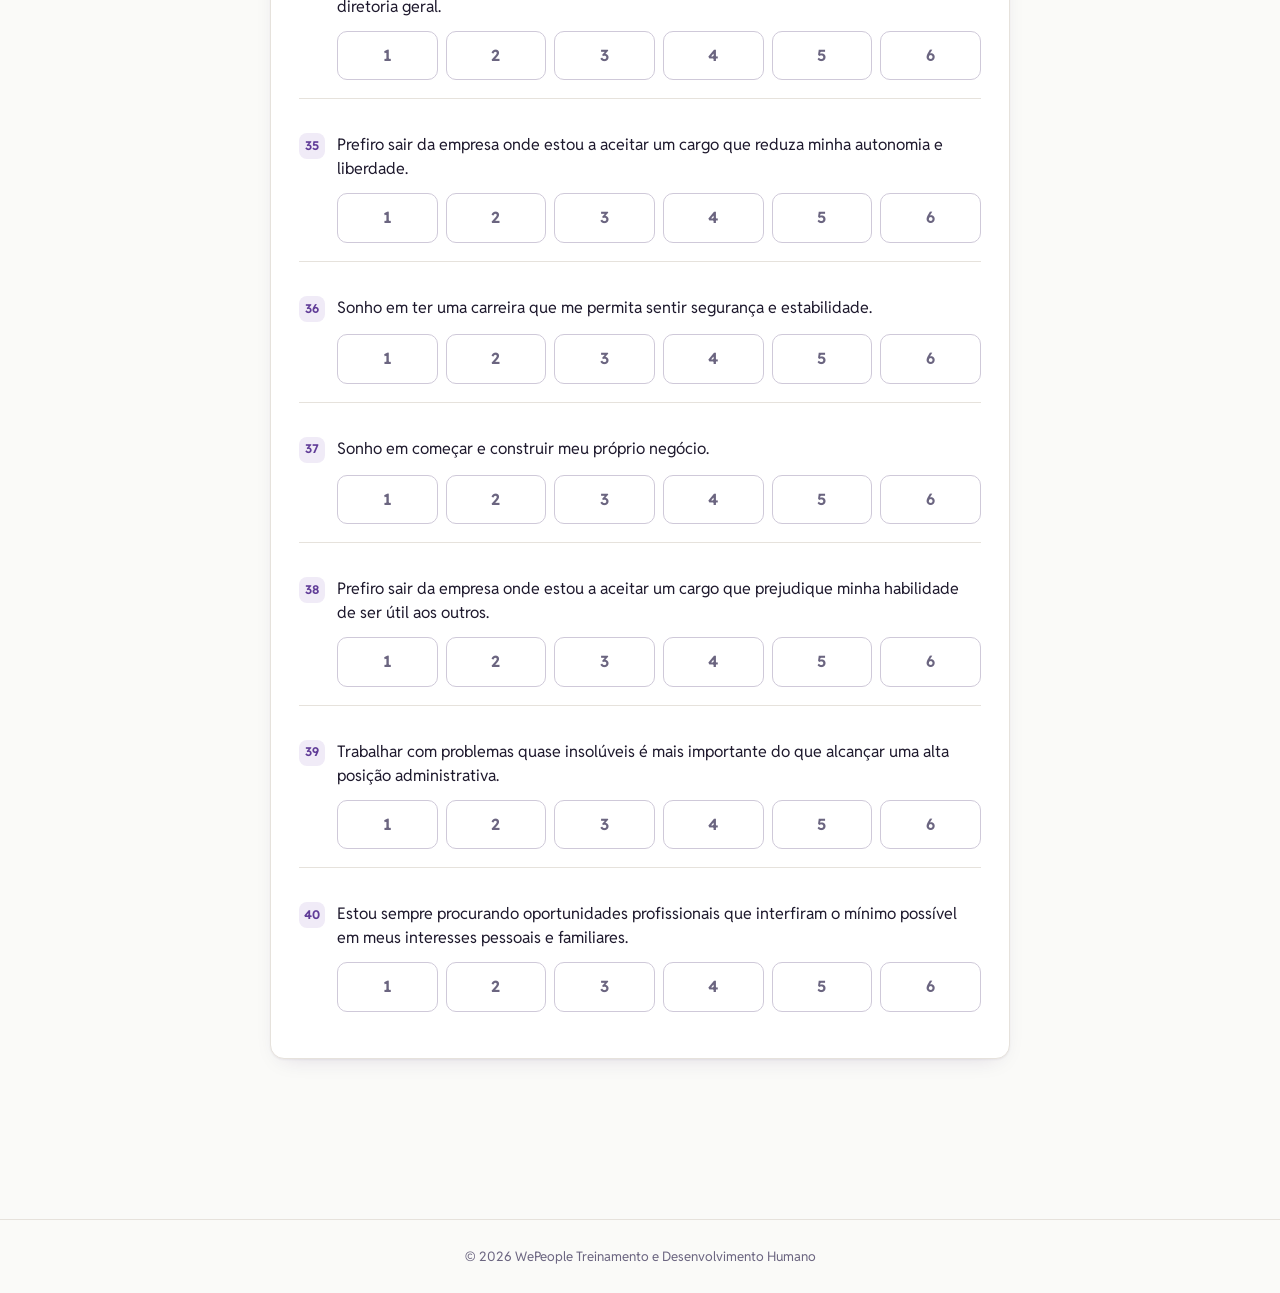
==== commit 1596e907: "Ajusta textos do formulario e garante as 3 notas 10 Textos revisados com a gestora: - abertura nao c" ====
--- a/index.html
+++ b/index.html
@@ -36,8 +36,7 @@
       <p>
         A âncora de carreira é aquilo que você manteria se tivesse que escolher: o
         conjunto de talentos, motivações e valores que orienta suas decisões
-        profissionais. São <strong>40 afirmações</strong> e leva cerca de
-        <strong>10 minutos</strong>.
+        profissionais.
       </p>
       <p>
         Não existe resposta certa ou errada — responda pensando em como você
@@ -71,9 +70,10 @@
       </div>
 
       <div class="cartao">
-        <h2 class="cartao__titulo">As 40 afirmações</h2>
+        <h2 class="cartao__titulo">As afirmações</h2>
         <p class="cartao__apoio">
-          Avalie o quanto cada afirmação se aplica a você.
+          Leia atentamente as sentenças abaixo e avalie o quanto cada afirmação
+          se aplica a você, considerando a escala abaixo:
         </p>
 
         <div class="escala-guia" aria-hidden="true">
@@ -97,7 +97,7 @@
 
       <div class="aviso aviso--info">
         <span aria-hidden="true">★</span>
-        <span>As afirmações escolhidas aqui recebem peso maior no cálculo do seu resultado.</span>
+        <span>As demais afirmações mantêm a nota que você já deu.</span>
       </div>
 
       <div id="listaDestaques"></div>
@@ -117,12 +117,12 @@
       </div>
       <h2>Respostas enviadas!</h2>
       <p>
-        Obrigada por dedicar esse tempo. Seu resultado será apresentado e
+        Obrigada por sua dedicação. Seu resultado será apresentado e
         interpretado junto com a consultoria na devolutiva.
       </p>
       <p>
         Dúvidas? Fale com
-        <a href="mailto:livia.costa@wepeople.com.br">livia.costa@wepeople.com.br</a>.
+        <a href="mailto:projetos@wepeople.com.br">projetos@wepeople.com.br</a>.
       </p>
     </div>
   </section>
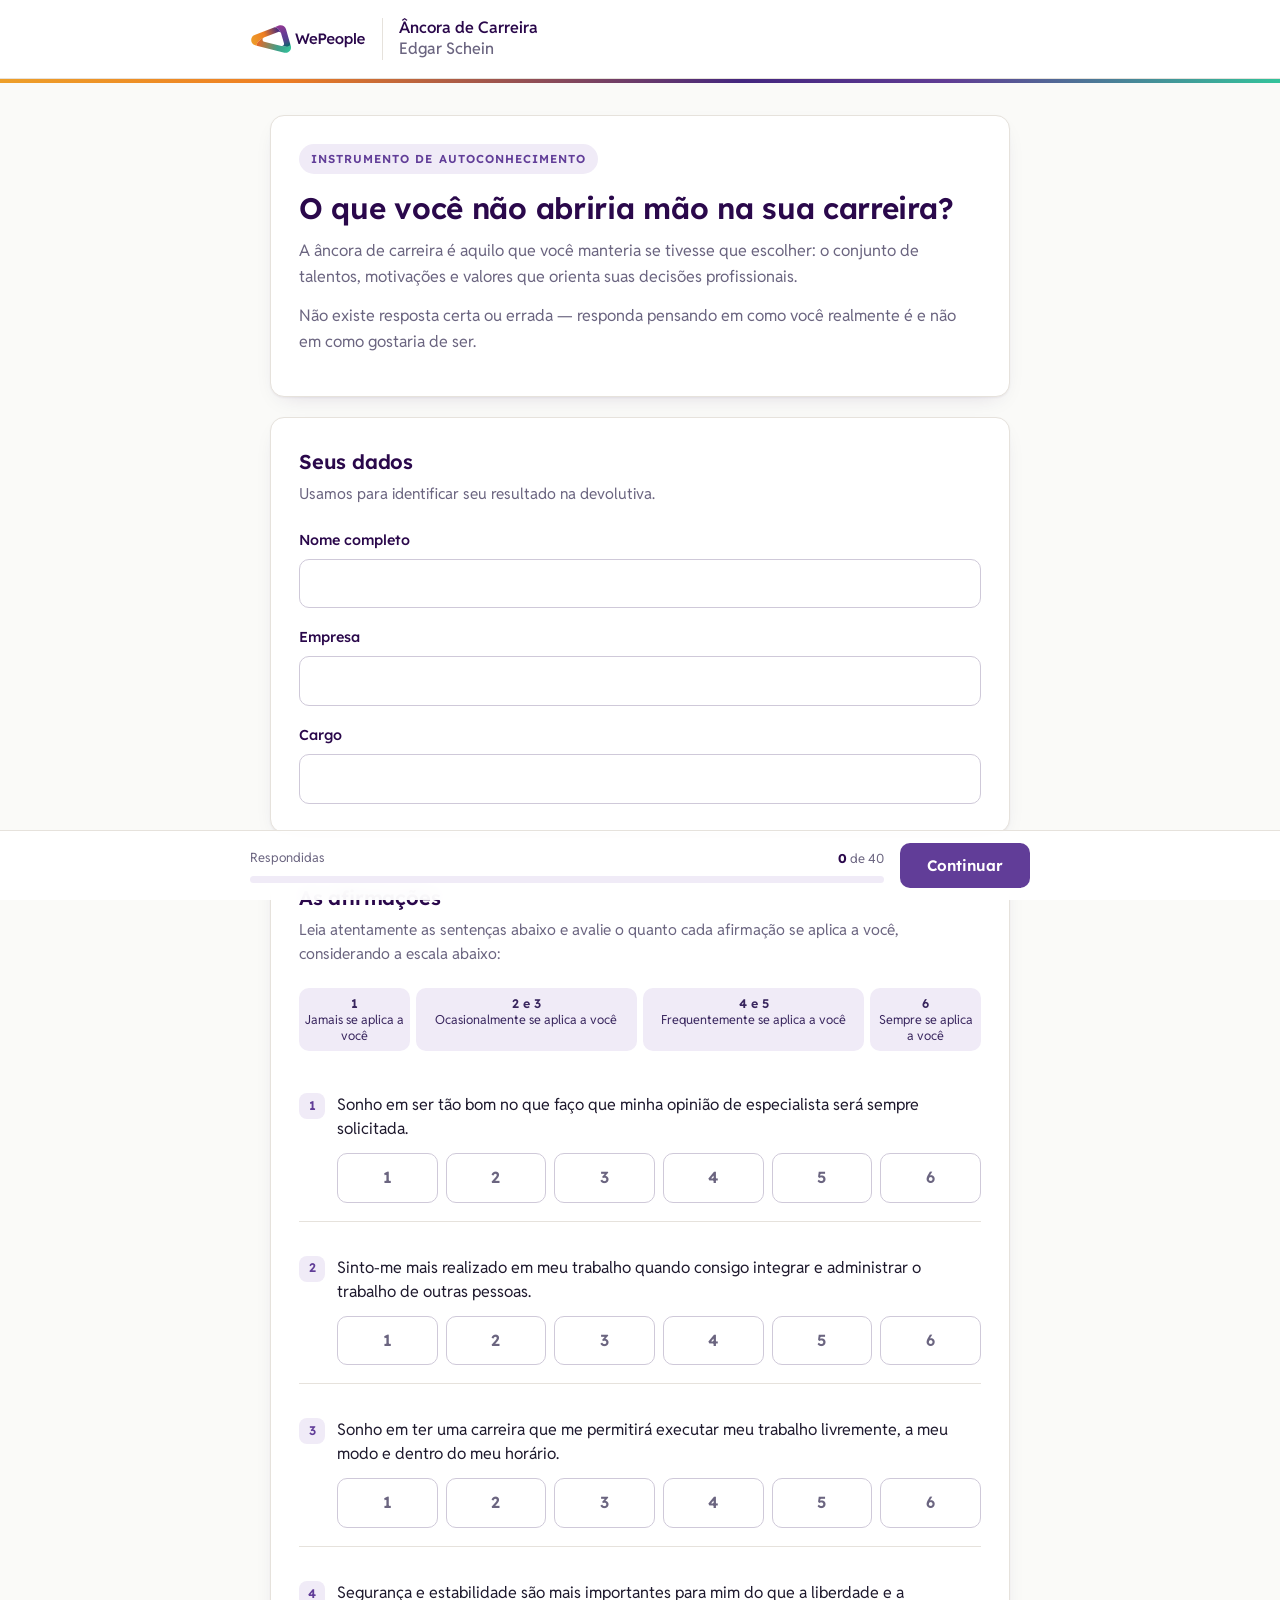
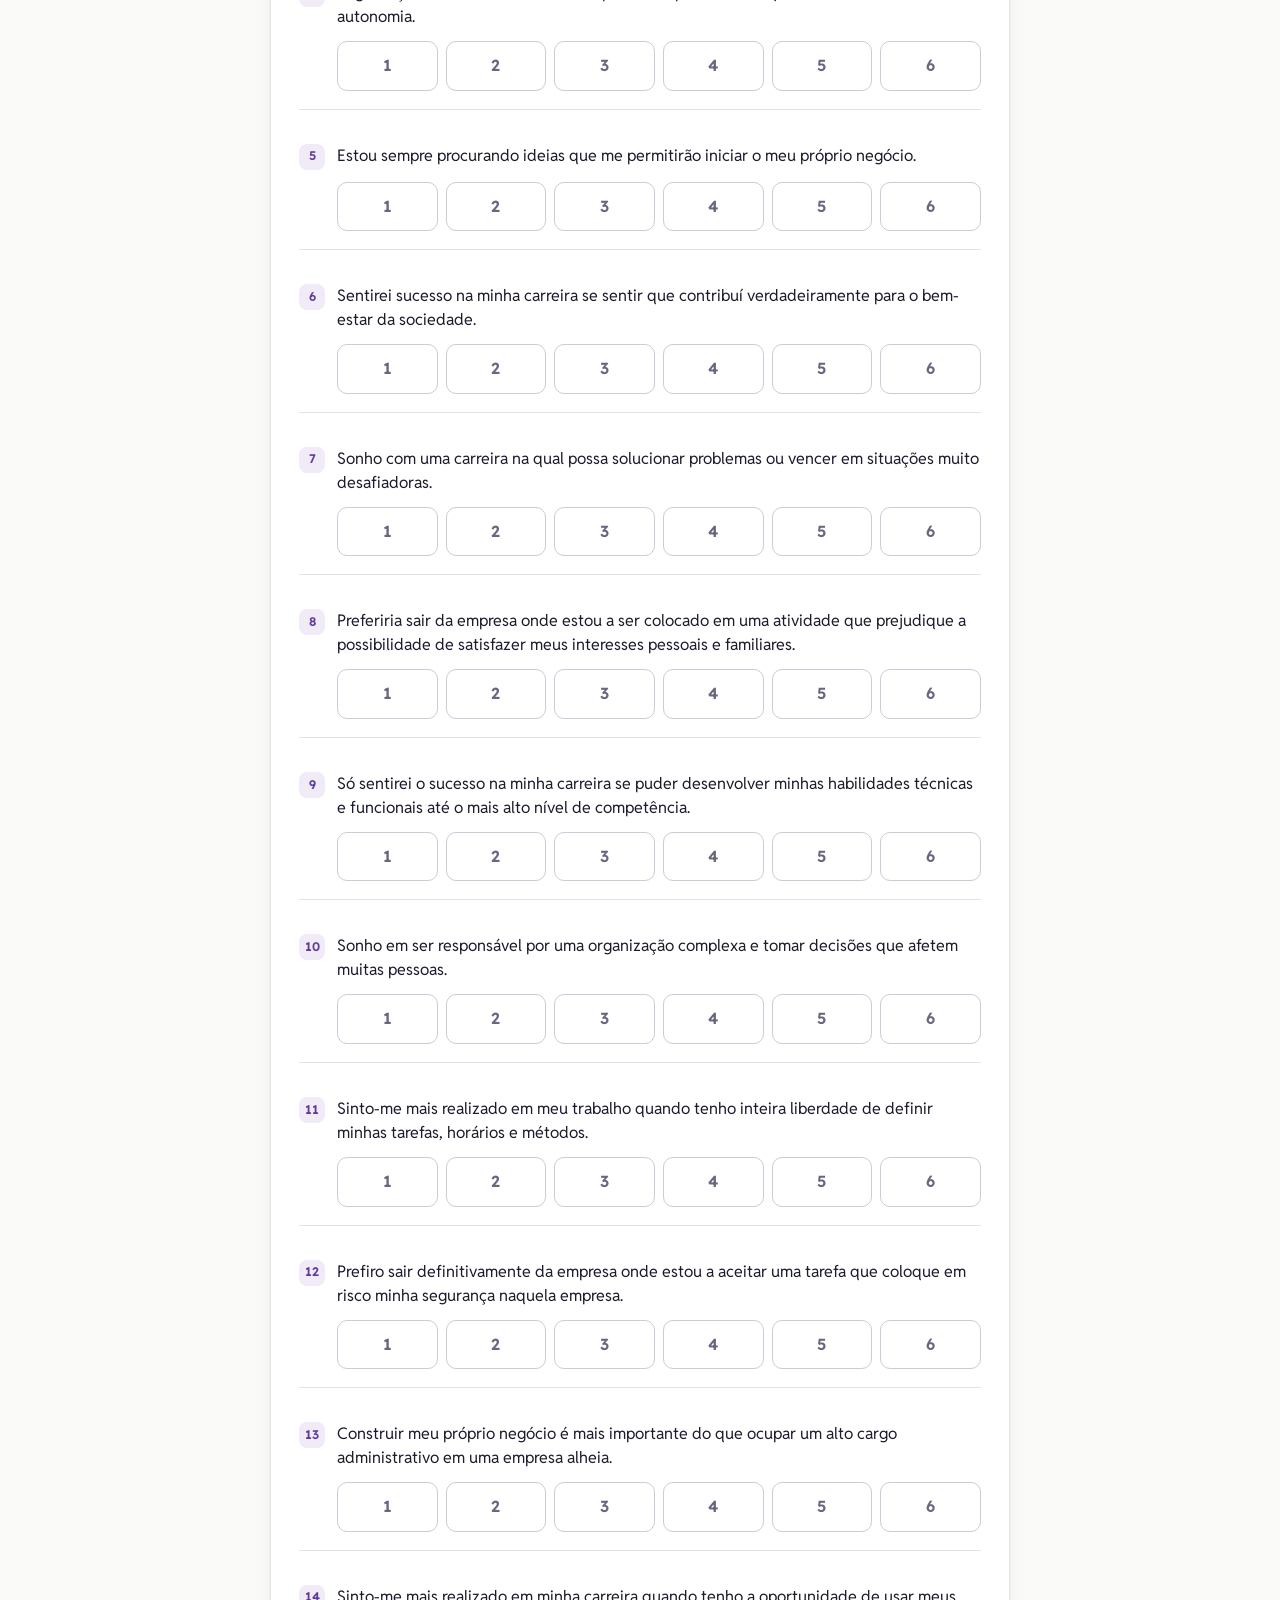
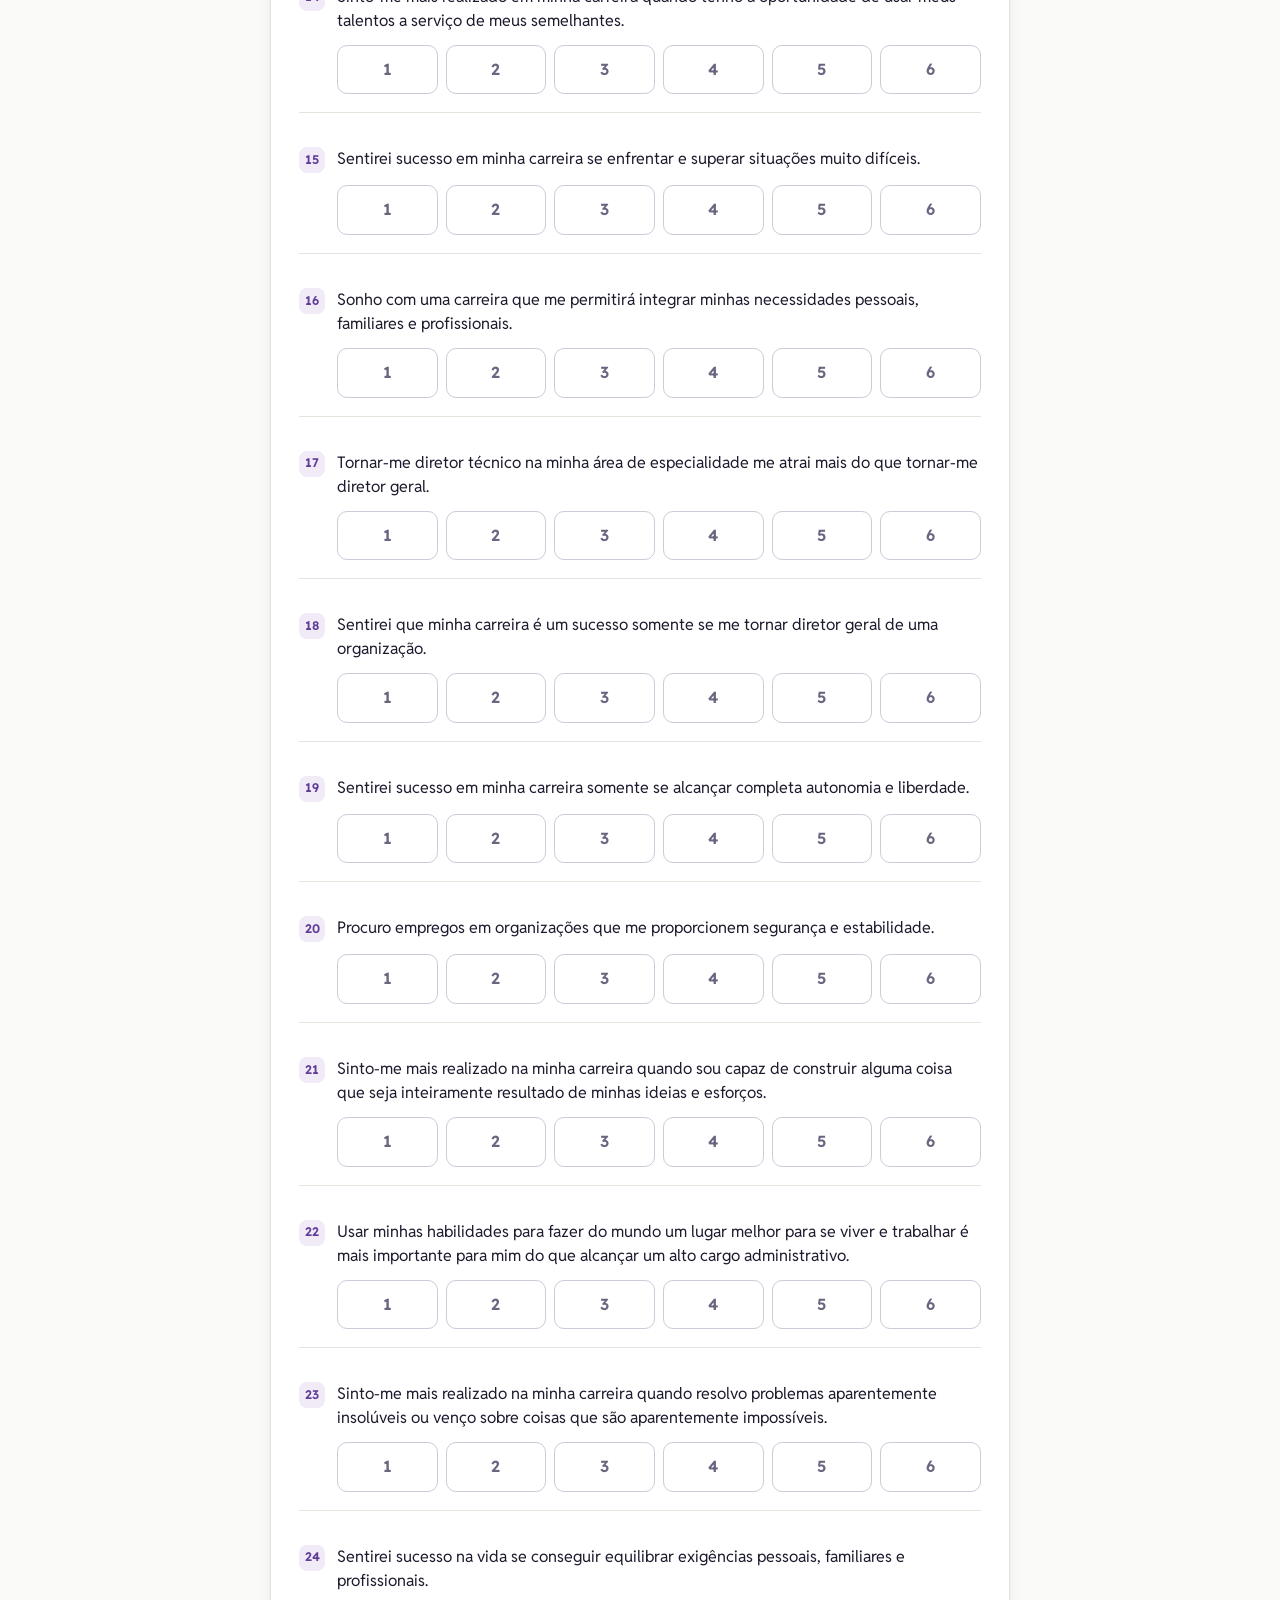
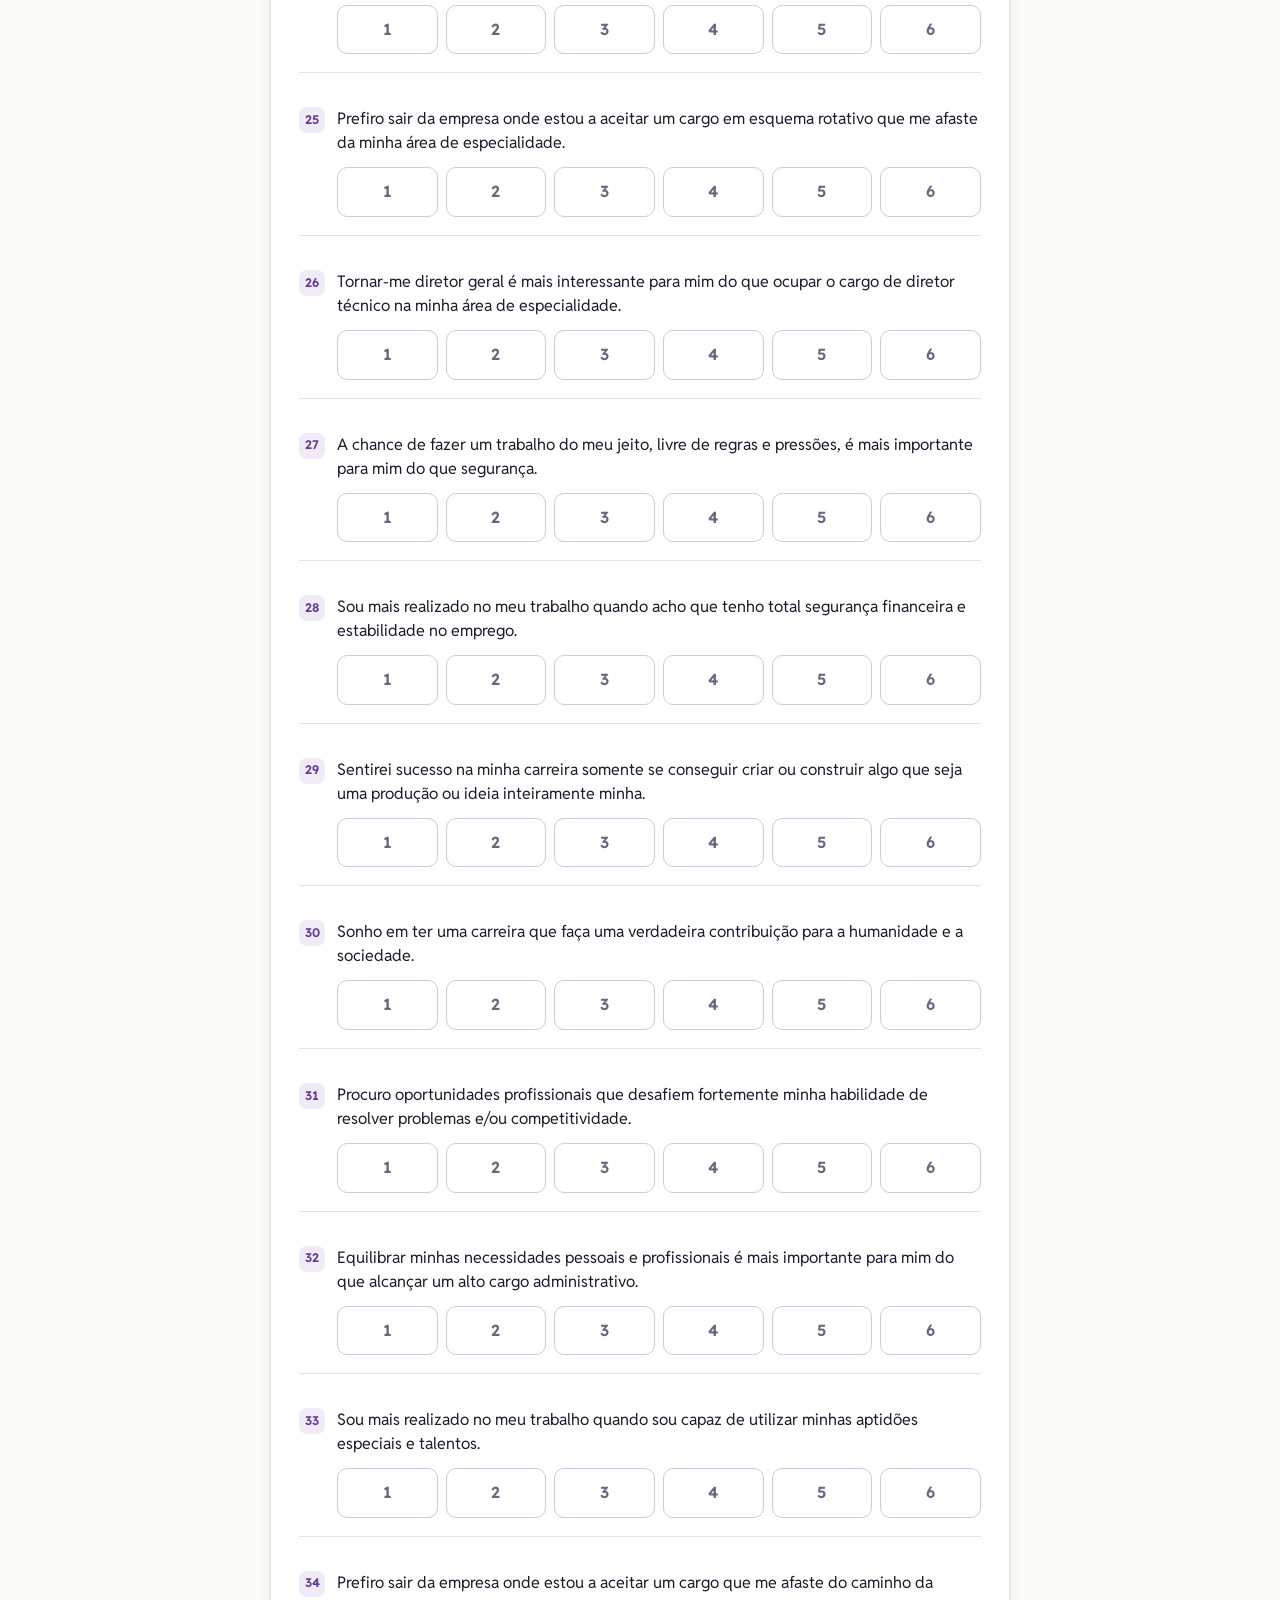
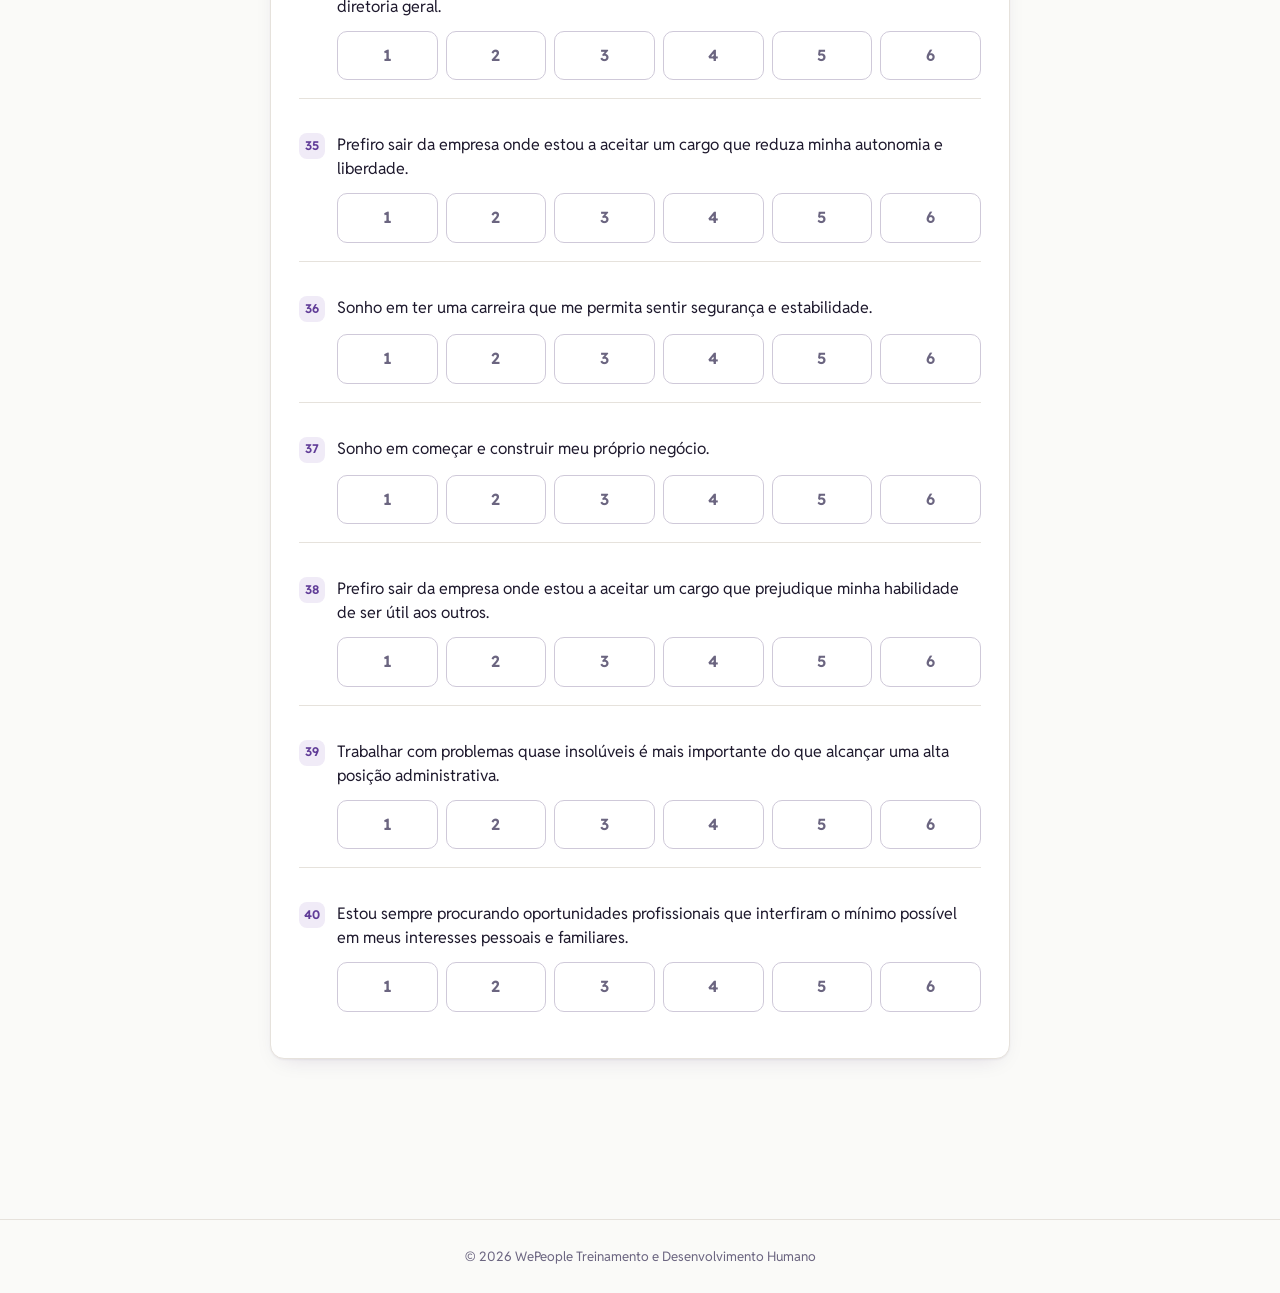
==== commit 9a12fcf9: "Tira virgula antes do "e" na abertura Ajuste de texto revisado pela Leticia.  Adiciona .gitignore pa" ====
--- a/index.html
+++ b/index.html
@@ -40,7 +40,7 @@
       </p>
       <p>
         Não existe resposta certa ou errada — responda pensando em como você
-        realmente é, e não em como gostaria de ser.
+        realmente é e não em como gostaria de ser.
       </p>
     </div>
 
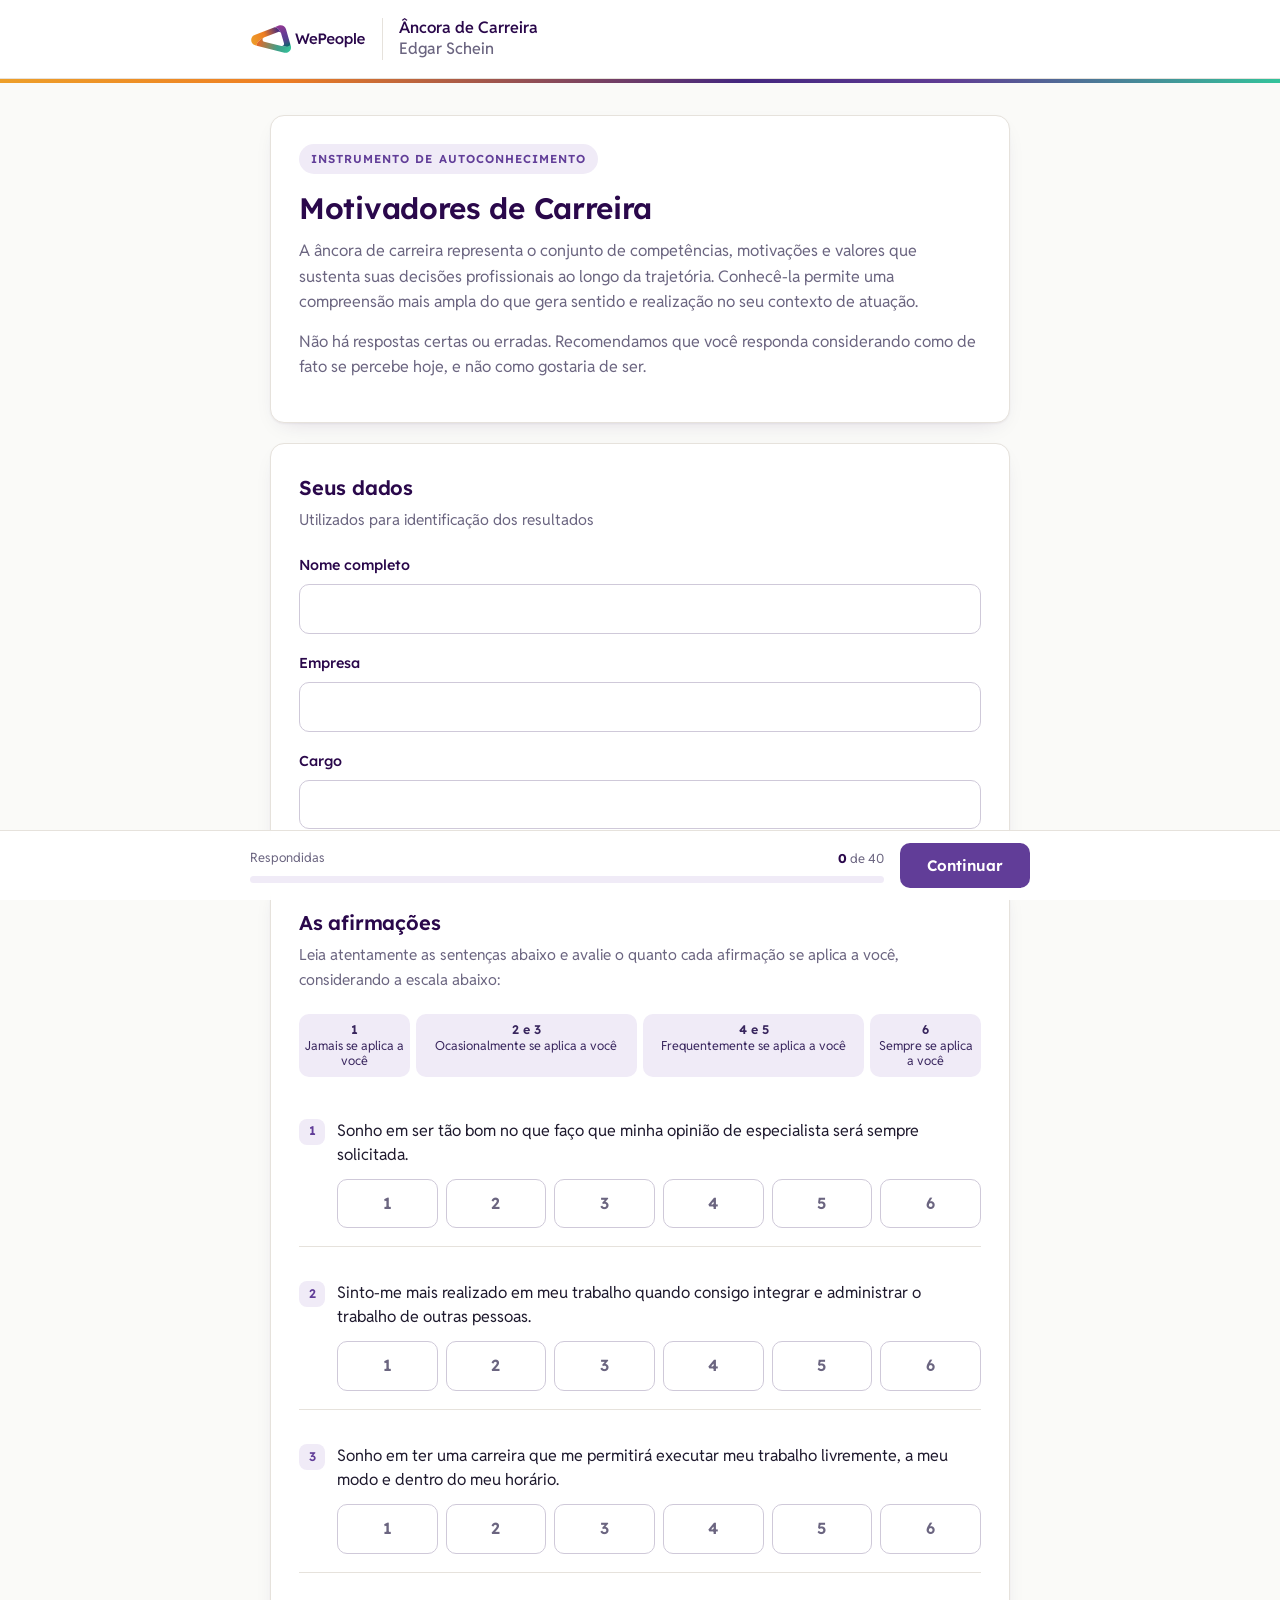
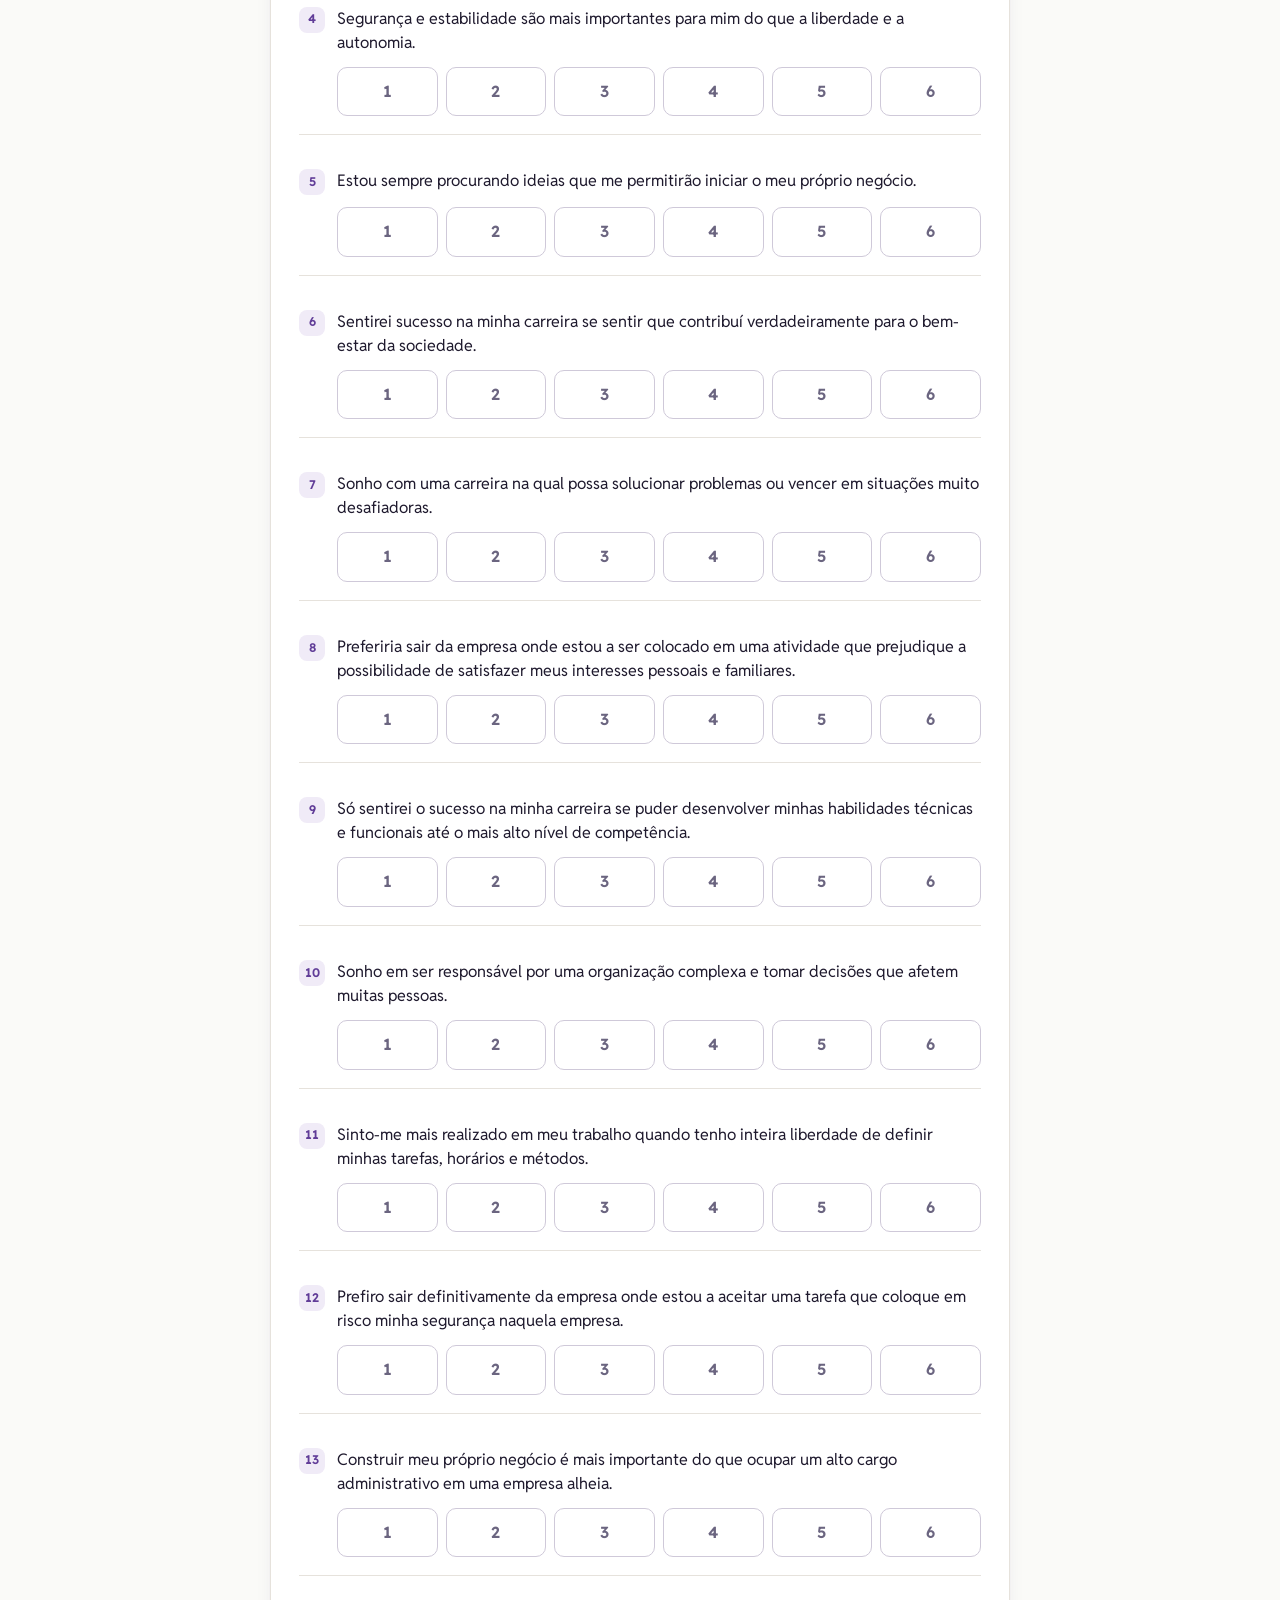
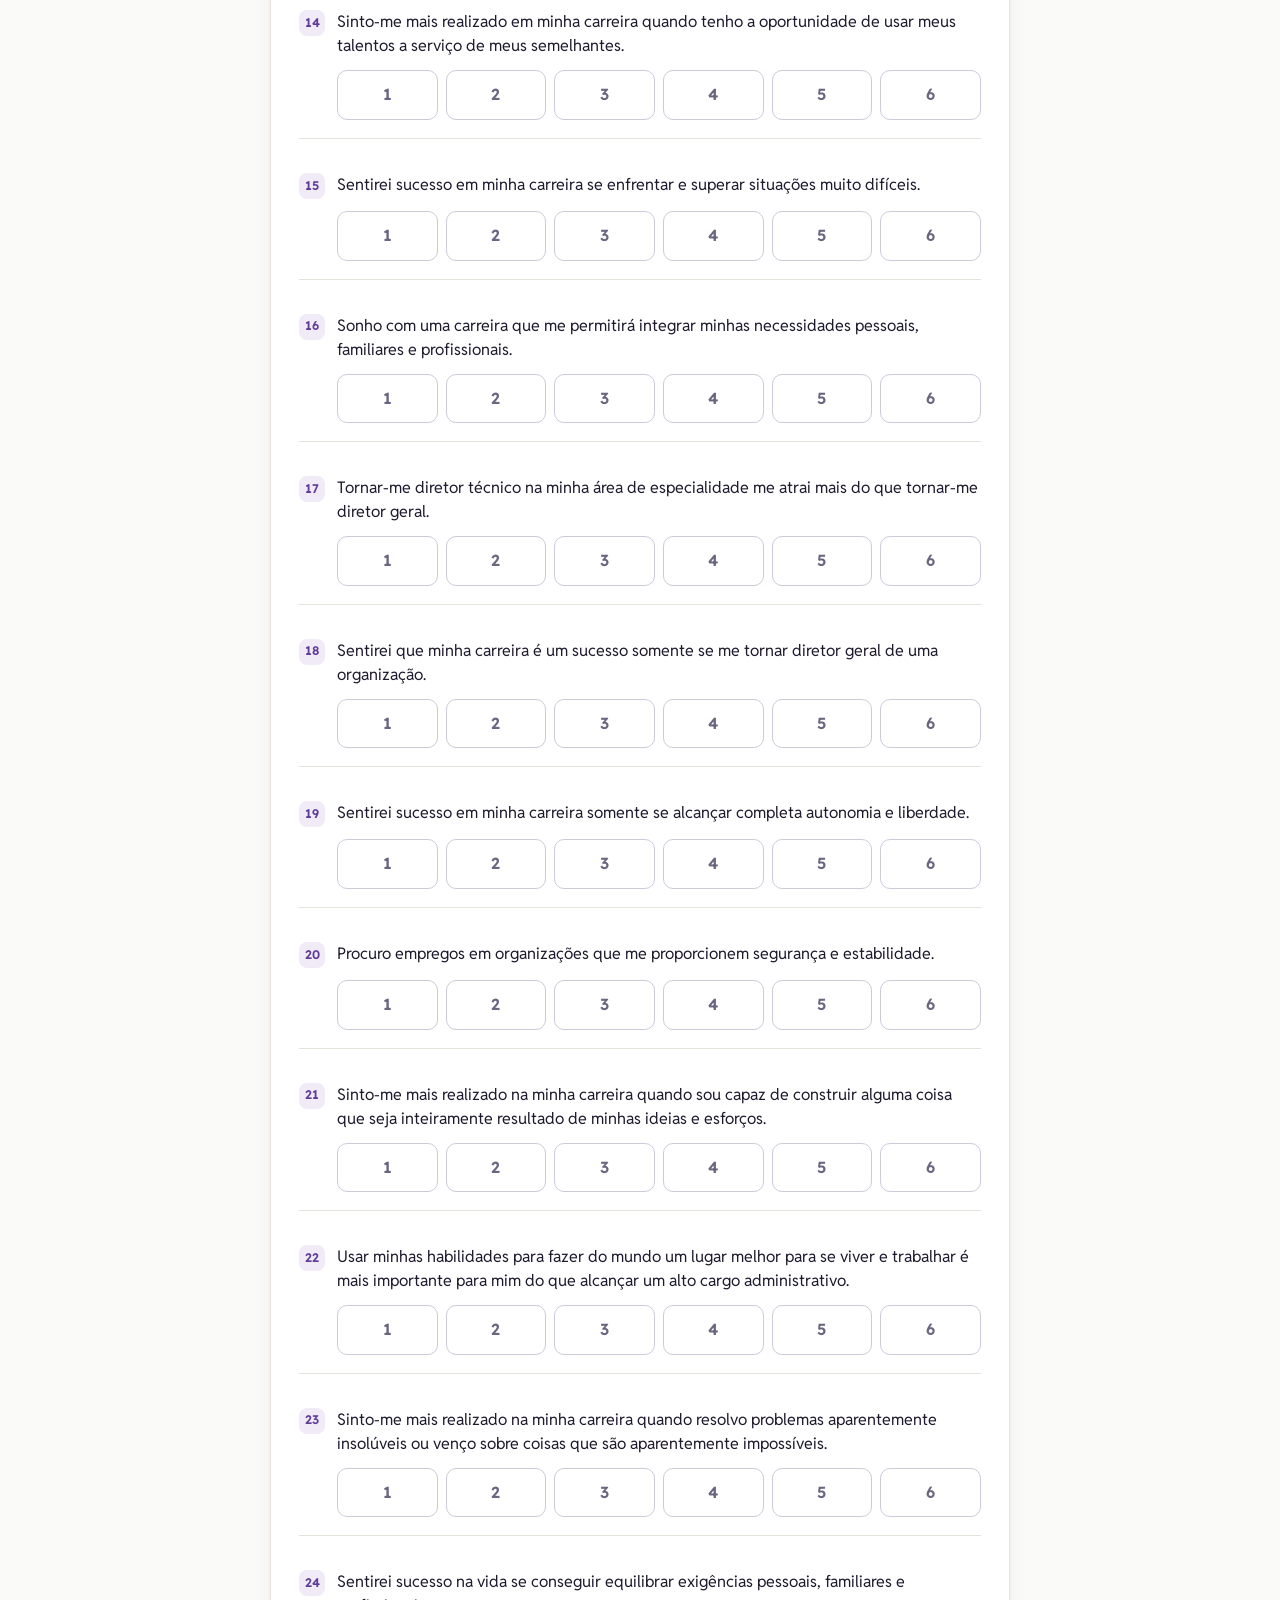
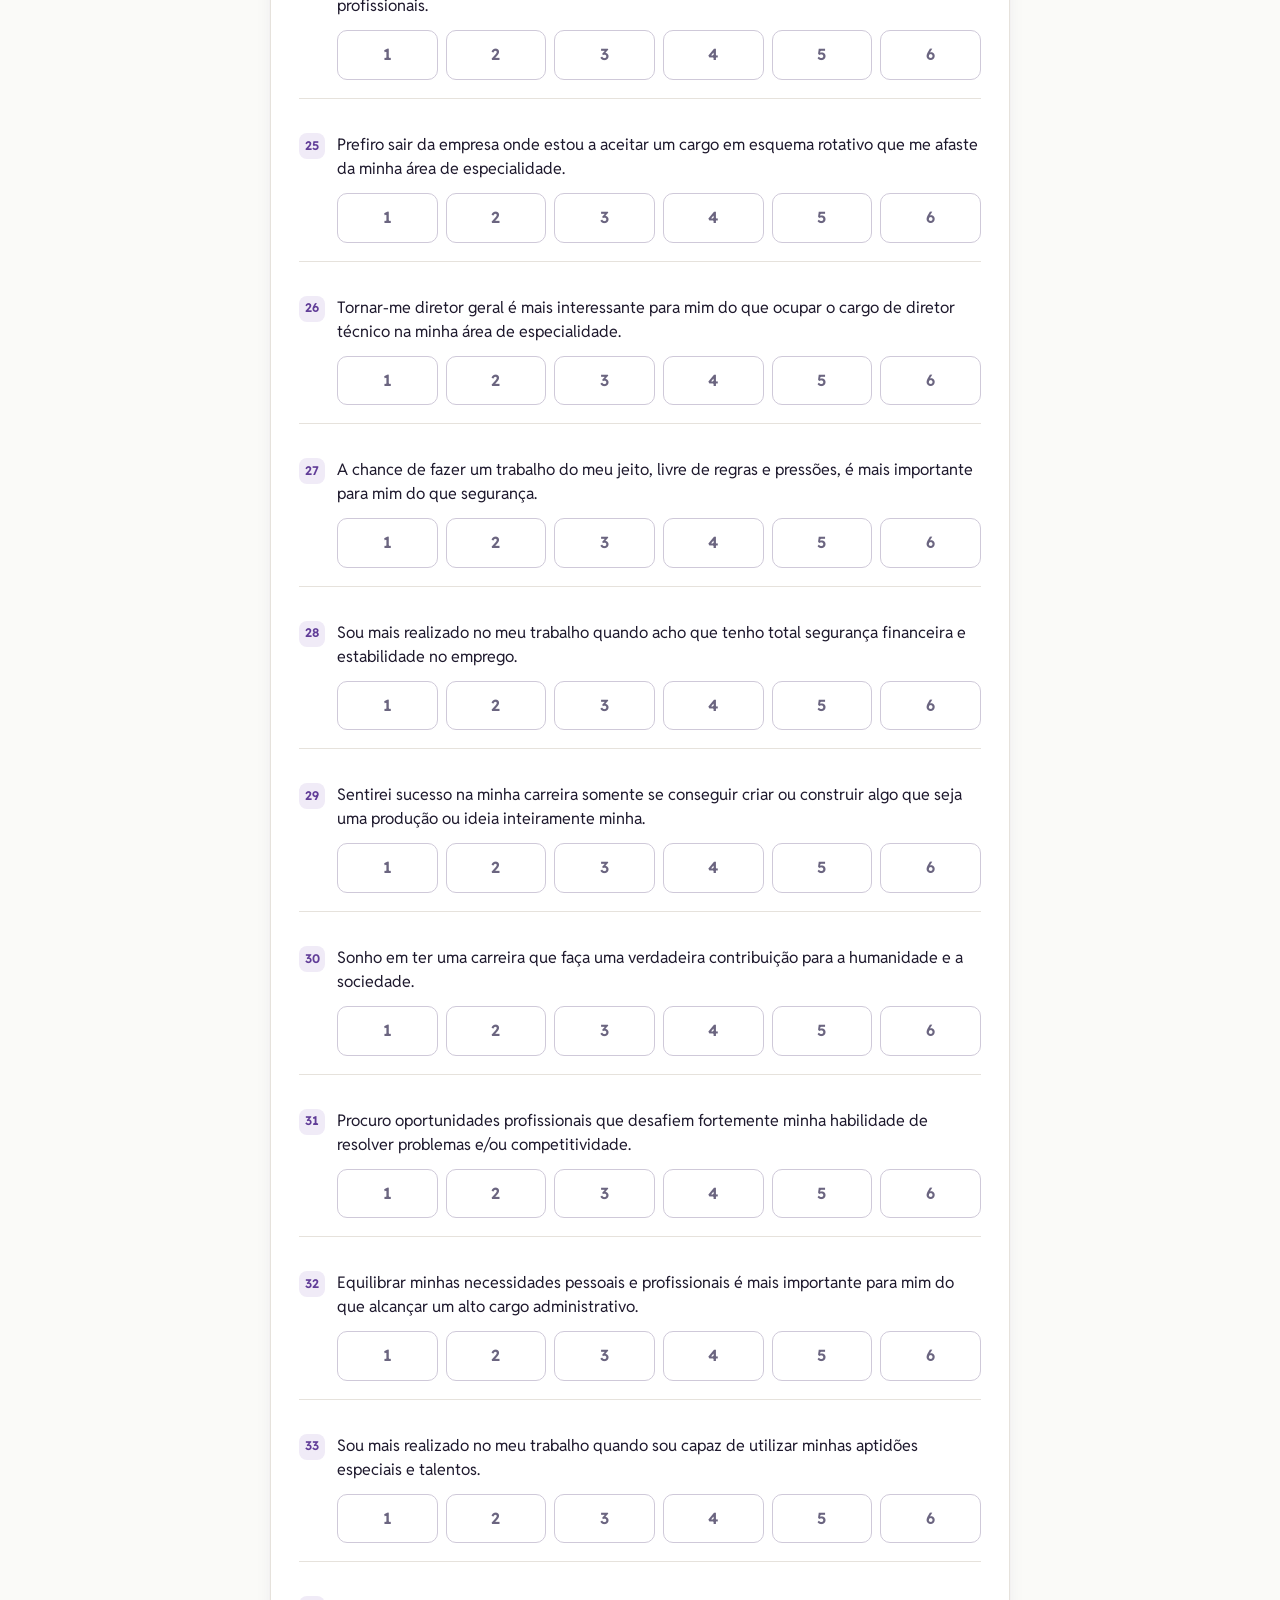
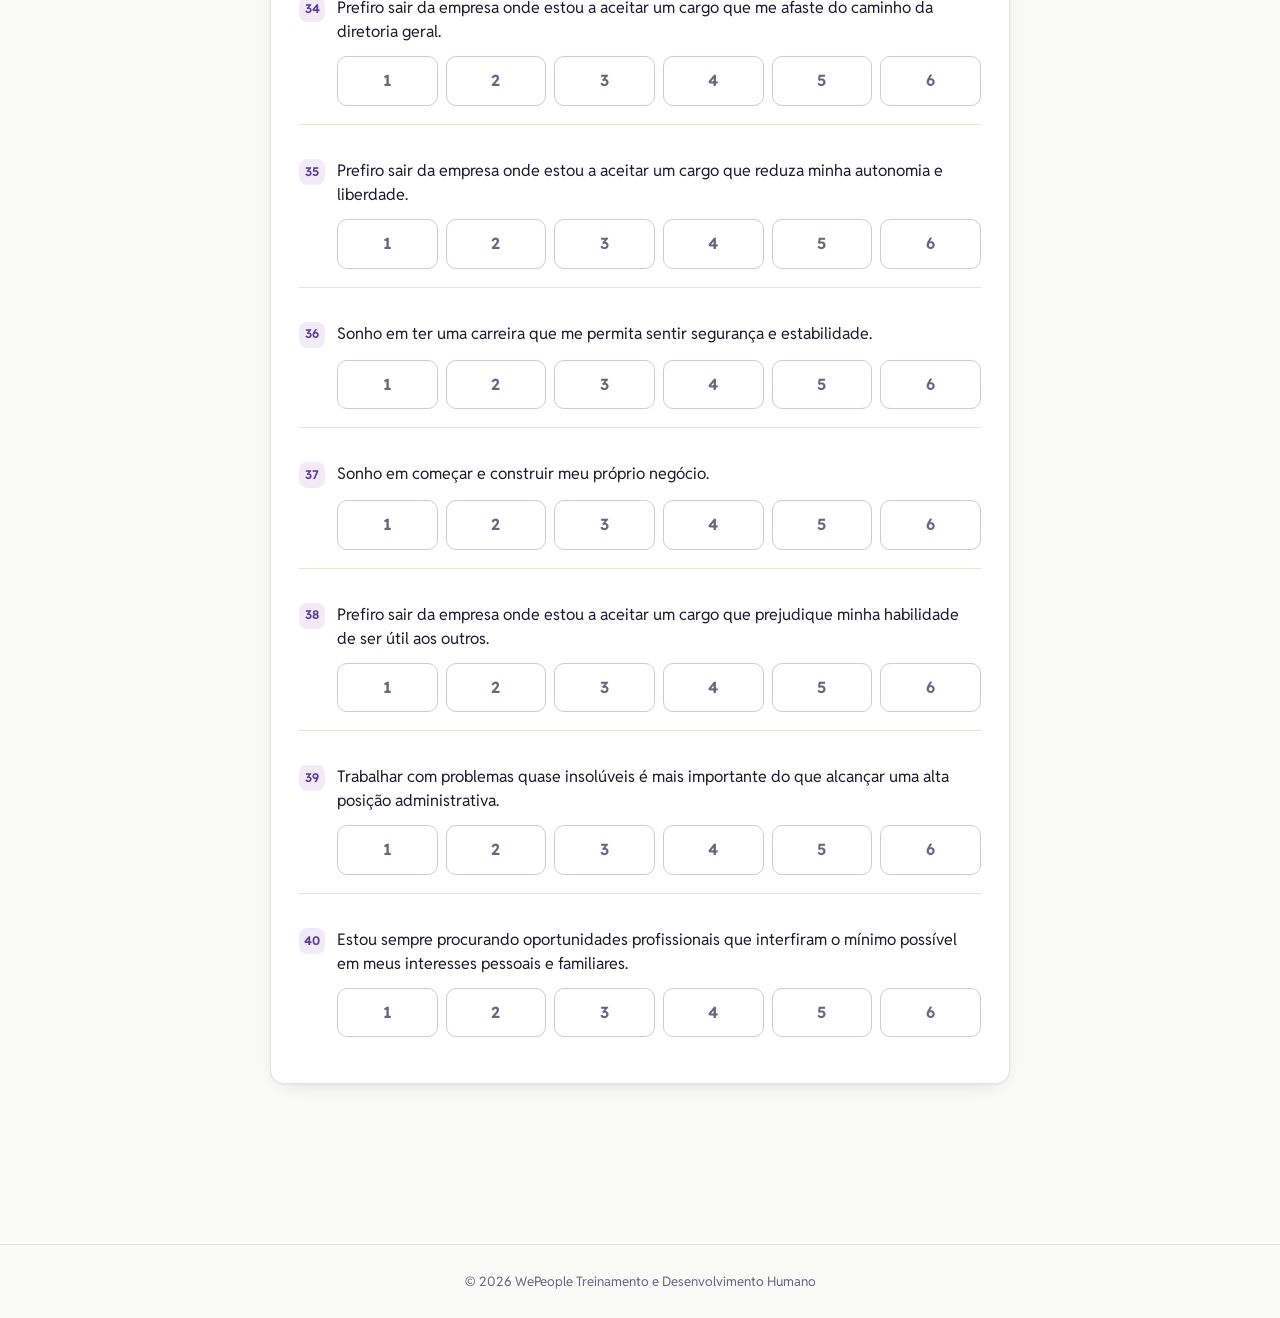
==== commit e9ed6ad5: "Ajusta tom da introdução e fixa eixo do gráfico em 8 - Reescreve o texto de abertura do Âncora de Ca" ====
--- a/index.html
+++ b/index.html
@@ -32,15 +32,16 @@
 
     <div class="cartao abertura">
       <span class="abertura__selo">Instrumento de autoconhecimento</span>
-      <h1>O que você não abriria mão na sua carreira?</h1>
+      <h1>Motivadores de Carreira</h1>
       <p>
-        A âncora de carreira é aquilo que você manteria se tivesse que escolher: o
-        conjunto de talentos, motivações e valores que orienta suas decisões
-        profissionais.
+        A âncora de carreira representa o conjunto de competências, motivações e
+        valores que sustenta suas decisões profissionais ao longo da trajetória.
+        Conhecê-la permite uma compreensão mais ampla do que gera sentido e
+        realização no seu contexto de atuação.
       </p>
       <p>
-        Não existe resposta certa ou errada — responda pensando em como você
-        realmente é e não em como gostaria de ser.
+        Não há respostas certas ou erradas. Recomendamos que você responda
+        considerando como de fato se percebe hoje, e não como gostaria de ser.
       </p>
     </div>
 
@@ -48,7 +49,7 @@
 
       <div class="cartao">
         <h2 class="cartao__titulo">Seus dados</h2>
-        <p class="cartao__apoio">Usamos para identificar seu resultado na devolutiva.</p>
+        <p class="cartao__apoio">Utilizados para identificação dos resultados</p>
 
         <div class="campo" id="campoNome">
           <label for="nome">Nome completo</label>
